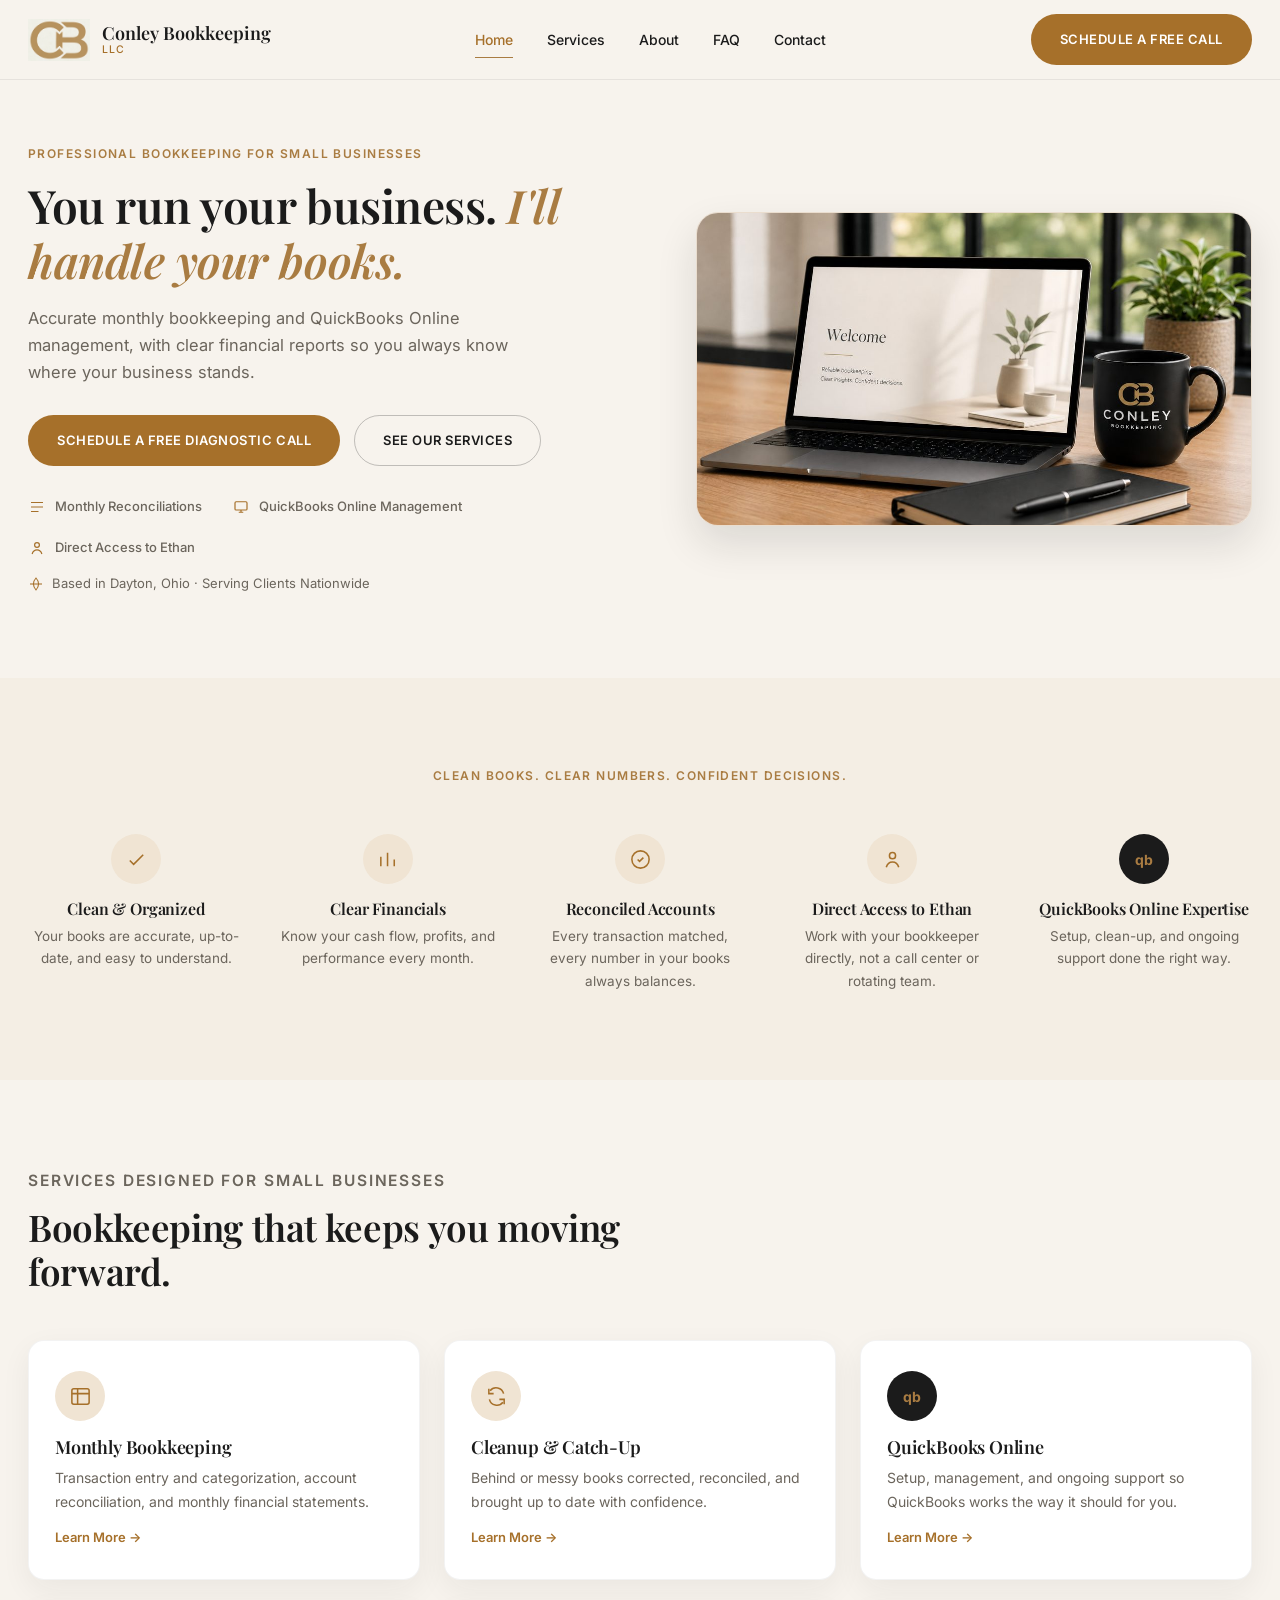
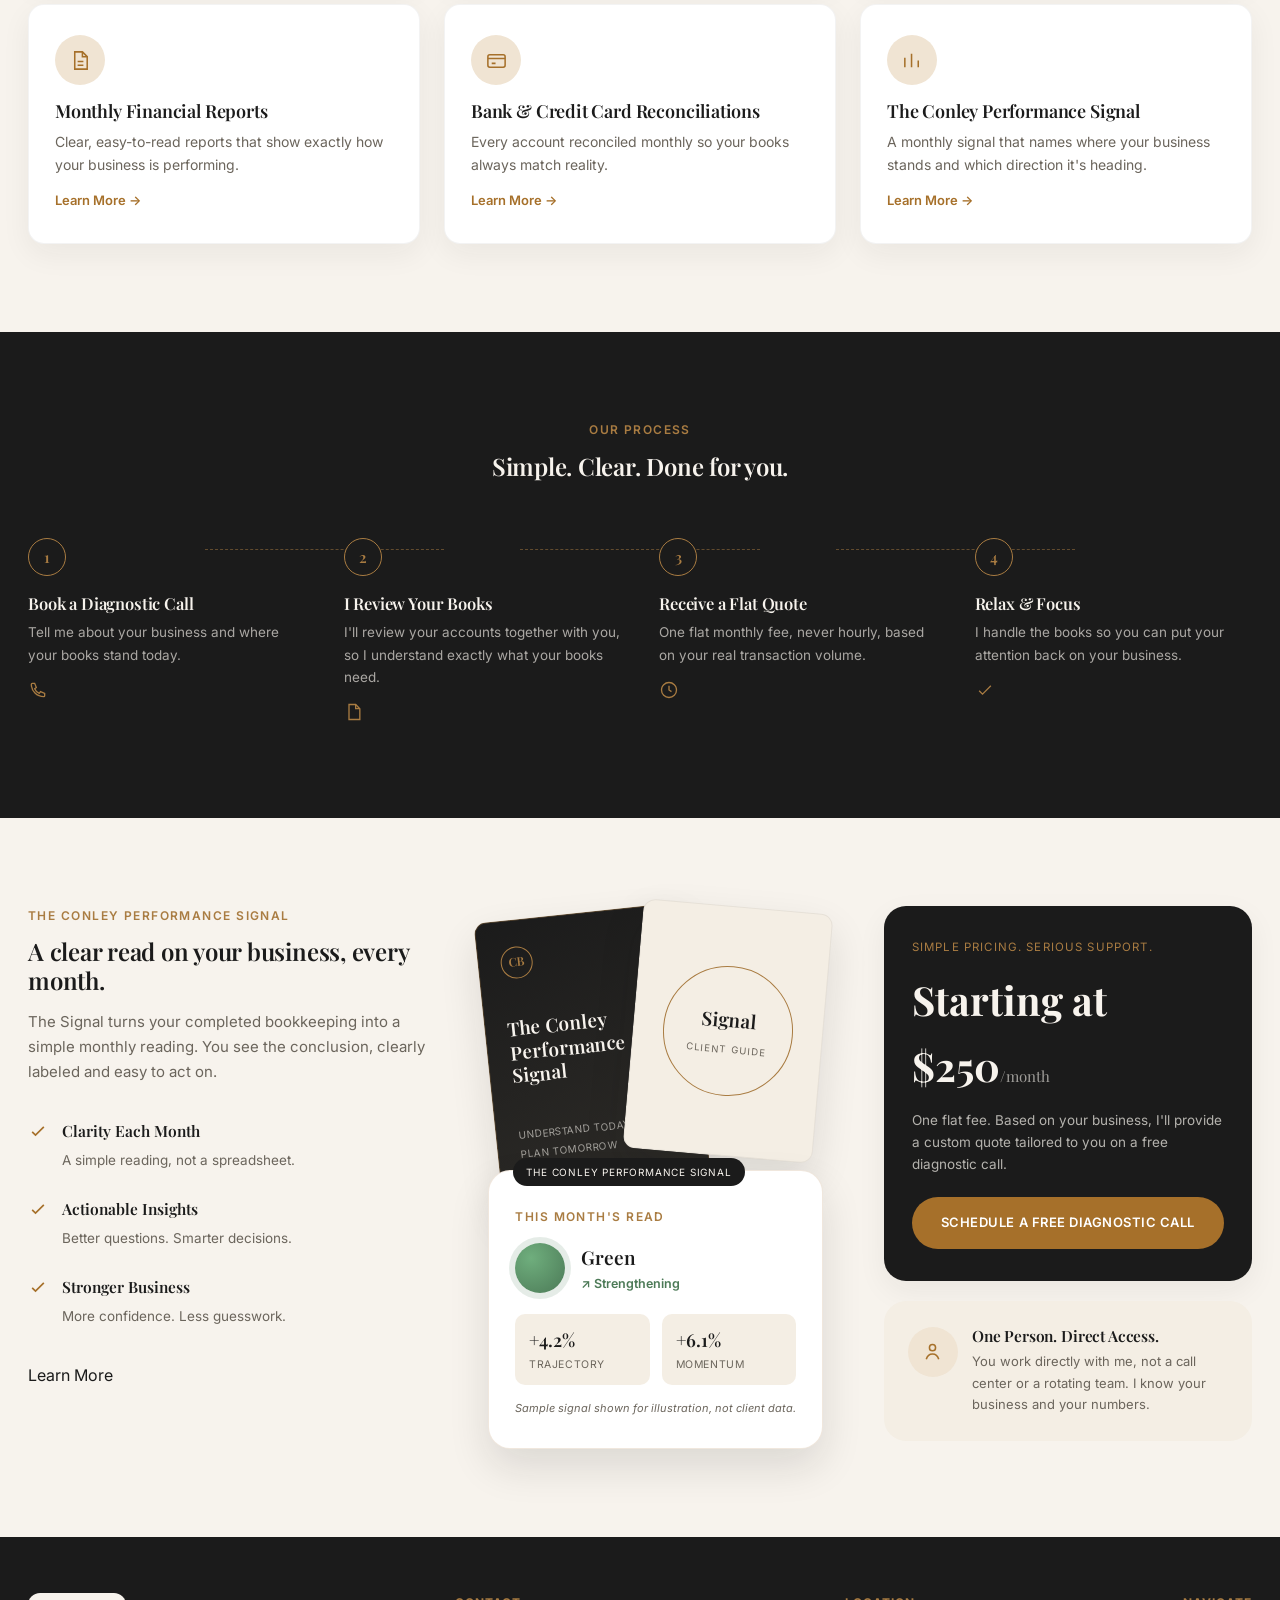
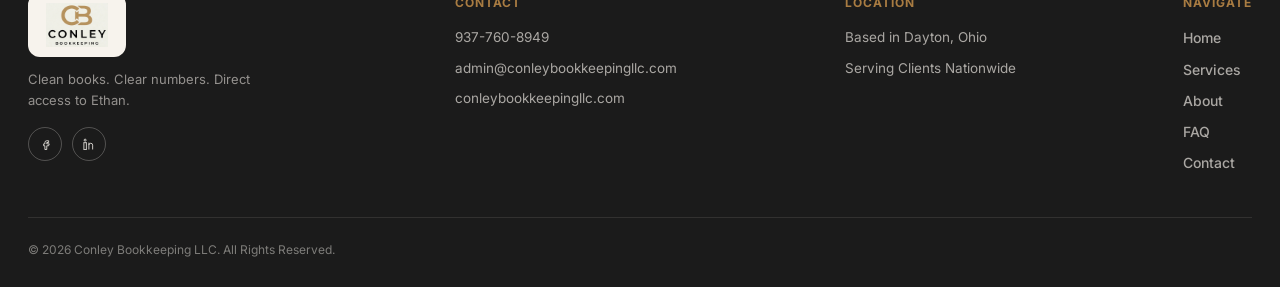
==== index.html @ 3a73795d "Full site redesign matching new mockups Complete visual redesign across all 5 pages per the new desi" ====
<!DOCTYPE html>
<html lang="en">
<head>
<meta charset="UTF-8">
<meta name="viewport" content="width=device-width, initial-scale=1.0">
<title>Conley Bookkeeping LLC — Clean Books for Small Businesses | Dayton, Ohio</title>
<meta name="description" content="Conley Bookkeeping LLC provides clean, reliable bookkeeping for small businesses with direct access to your bookkeeper. Based in Dayton, Ohio, serving clients nationwide.">
<meta name="author" content="Conley Bookkeeping LLC">
<meta property="og:title" content="Conley Bookkeeping LLC — Clean Books. Clear Numbers.">
<meta property="og:description" content="Clean, reliable bookkeeping for small businesses. Based in Dayton, Ohio, serving clients nationwide.">
<meta property="og:type" content="website">
<meta name="theme-color" content="#A6702A">
<link rel="icon" type="image/png" href="[data-uri]">
<link rel="preconnect" href="https://fonts.googleapis.com">
<link rel="preconnect" href="https://fonts.gstatic.com" crossorigin>
<link href="https://fonts.googleapis.com/css2?family=Playfair+Display:ital,wght@0,500;0,600;0,700;1,500;1,600&family=Inter:wght@300;400;500;600;700&display=swap" rel="stylesheet">
<style>
  :root{
    --gold:#A97C42;
    --gold-deep:#A6702A;
    --gold-tint:#F0E4D3;
    --cream:#F7F3ED;
    --cream-alt:#F4EEE4;
    --ink:#1B1B1B;
    --white:#FFFFFF;
    --green:#4C7A57;
    --red:#B4553E;
    --muted:#6B655C;
    --radius:16px;
    --radius-lg:22px;
    --shadow:0 10px 30px rgba(27,27,27,0.06);
    --shadow-lift:0 18px 40px rgba(27,27,27,0.12);
  }
  *{box-sizing:border-box; margin:0; padding:0;}
  html{scroll-behavior:smooth;}
  body{
    font-family:'Inter', -apple-system, sans-serif;
    color:var(--ink);
    background:var(--cream);
    line-height:1.65;
    -webkit-font-smoothing:antialiased;
  }
  h1,h2,h3,h4{
    font-family:'Playfair Display', Georgia, serif;
    font-weight:600;
    line-height:1.18;
    letter-spacing:-0.01em;
  }
  a{color:inherit; text-decoration:none;}
  img{max-width:100%; display:block;}
  .container{max-width:1800px; margin:0 auto; padding:0 28px;}
  .eyebrow{
    font-size:12px; font-weight:600; letter-spacing:0.12em; text-transform:uppercase;
    color:var(--gold);
  }
  .accent{color:var(--gold); font-style:italic; font-family:'Playfair Display',serif;}
  :focus-visible{outline:2px solid var(--gold-deep); outline-offset:3px;}

  /* NAV */
  header.nav{
    position:sticky; top:0; z-index:50;
    background:rgba(247,243,237,0.94);
    backdrop-filter:blur(8px);
    border-bottom:1px solid rgba(27,27,27,0.08);
  }
  .nav-inner{
    display:flex; align-items:center; justify-content:space-between;
    padding:14px 28px; max-width:1800px; margin:0 auto;
  }
  .logo-mark{display:flex; align-items:center; gap:12px;}
  .logo-mark img{height:42px; width:auto;}
  .logo-mark .brand-name{font-family:'Playfair Display',serif; font-weight:600; font-size:18px; color:var(--ink); line-height:1.15; white-space:nowrap;}
  .logo-mark .brand-name span{display:block; font-family:'Inter',sans-serif; font-weight:500; font-size:10.5px; letter-spacing:0.1em; text-transform:uppercase; color:var(--gold-deep);}
  @media(max-width:480px){.logo-mark .brand-name{font-size:15px;} .logo-mark .brand-name span{font-size:9px;}}
  .nav-links{display:none;}
  @media(min-width:1000px){.nav-links{display:flex;}}
  .nav-links{gap:34px; align-items:center;}
  .nav-link{
    font-size:14px; font-weight:500; color:var(--ink);
    position:relative; padding:4px 0; cursor:pointer;
    transition:color .2s ease;
  }
  .nav-link::after{
    content:""; position:absolute; left:0; bottom:-3px; height:1.5px; width:0%;
    background:var(--gold); transition:width .25s ease;
  }
  .nav-link:hover, .nav-link.active{color:var(--gold-deep);}
  .nav-link:hover::after, .nav-link.active::after{width:100%;}
  .btn{
    display:inline-flex; align-items:center; justify-content:center; gap:8px;
    font-family:'Inter',sans-serif; font-size:13px; font-weight:600;
    letter-spacing:0.04em; text-transform:uppercase;
    padding:14px 28px; border-radius:999px; cursor:pointer;
    border:1.5px solid transparent; transition:transform .2s ease, box-shadow .2s ease, background .2s ease;
    white-space:nowrap;
  }
  .btn-gold{background:var(--gold-deep); color:var(--white);}
  .btn-gold:hover{background:#8f5c22; transform:translateY(-2px); box-shadow:var(--shadow-lift);}
  .btn-outline{background:transparent; color:var(--ink); border-color:rgba(27,27,27,0.25);}
  .btn-outline:hover{border-color:var(--ink); transform:translateY(-2px);}
  .btn-outline-light{background:transparent; color:var(--white); border-color:rgba(255,255,255,0.5);}
  .btn-outline-light:hover{border-color:var(--white); transform:translateY(-2px);}
  .btn-dark{background:var(--ink); color:var(--cream);}
  .btn-dark:hover{background:#000; transform:translateY(-2px); box-shadow:var(--shadow-lift);}
  .nav-cta{display:none;}
  @media(min-width:1000px){.nav-cta{display:inline-flex;}}
  .mobile-toggle{display:block; background:none; border:none; font-size:22px; cursor:pointer; color:var(--ink);}
  @media(min-width:1000px){.mobile-toggle{display:none;}}
  .nav-links.mobile-open{
    display:flex; position:absolute; top:100%; left:0; right:0;
    flex-direction:column; background:var(--cream); padding:20px 28px 26px;
    border-bottom:1px solid rgba(27,27,27,0.08); gap:18px;
  }

  /* PAGES */
  .page{display:none;}
  .page.active{display:block; animation:fadeIn .5s ease;}
  @keyframes fadeIn{from{opacity:0; transform:translateY(8px);} to{opacity:1; transform:translateY(0);}}

  section{padding:88px 0;}
  .section-cream{background:var(--cream);}
  .section-alt{background:var(--cream-alt);}
  .section-white{background:var(--white);}
  .section-dark{background:var(--ink); color:var(--cream);}
  .section-dark .eyebrow{color:var(--gold);}

  .reveal{opacity:0; transform:translateY(22px); transition:opacity .7s ease, transform .7s ease;}
  .reveal.in-view{opacity:1; transform:translateY(0);}
  @media (prefers-reduced-motion:reduce){
    .reveal{opacity:1; transform:none; transition:none;}
    *{scroll-behavior:auto !important;}
  }

  /* HERO (shared pattern across pages) */
  .hero{padding:64px 0 84px;}
  .hero-grid{display:grid; grid-template-columns:1fr; gap:56px; align-items:center;}
  @media(min-width:920px){.hero-grid{grid-template-columns:1.1fr 1fr;}}
  .hero h1{font-size:clamp(2rem, 3.6vw, 3.1rem); margin:14px 0 18px;}
  .hero p.lead{font-size:16.5px; color:var(--muted); max-width:520px; margin-bottom:28px;}
  .hero-ctas{display:flex; flex-wrap:wrap; gap:14px; margin-bottom:30px;}
  .badge-row{display:flex; flex-wrap:wrap; gap:20px 30px; margin-bottom:14px;}
  .badge-item{display:flex; align-items:center; gap:9px; font-size:13px; color:var(--muted); font-weight:500;}
  .badge-item svg{width:18px; height:18px; color:var(--gold-deep); flex-shrink:0;}
  .hero-location{font-size:13px; color:var(--muted); display:flex; align-items:center; gap:8px;}
  .hero-location svg{width:16px; height:16px; color:var(--gold-deep);}
  .hero-image{border-radius:var(--radius-lg); overflow:hidden; box-shadow:var(--shadow-lift); border:1px solid rgba(169,124,66,0.18);}
  .hero-image img{width:100%; height:auto; display:block;}

  /* Icon circle */
  .icon-circle{
    width:50px; height:50px; border-radius:50%; background:var(--gold-tint);
    display:flex; align-items:center; justify-content:center; margin-bottom:16px; flex-shrink:0;
  }
  .icon-circle svg{width:23px; height:23px; color:var(--gold-deep); stroke-width:1.6;}
  .icon-circle.dark{background:rgba(169,124,66,0.16);}
  .qb-badge{
    width:50px; height:50px; border-radius:50%; background:var(--ink);
    display:flex; align-items:center; justify-content:center; margin-bottom:16px; flex-shrink:0;
    font-family:'Inter',sans-serif; font-weight:700; font-size:14px; color:var(--gold); letter-spacing:0.02em;
  }

  /* Feature band (icon columns, centered) */
  .feature-band-head{text-align:center; max-width:700px; margin:0 auto 48px;}
  .feature-cols{display:grid; grid-template-columns:1fr; gap:36px;}
  @media(min-width:700px){.feature-cols{grid-template-columns:repeat(2,1fr);}}
  @media(min-width:1100px){.feature-cols{grid-template-columns:repeat(5,1fr);}}
  .feature-col{text-align:center; display:flex; flex-direction:column; align-items:center;}
  .feature-col h3{font-size:16px; margin-bottom:6px;}
  .feature-col p{font-size:13.5px; color:var(--muted);}

  /* Section head (left aligned) */
  .section-head{max-width:660px; margin-bottom:48px;}
  .section-head.centered{margin-left:auto; margin-right:auto; text-align:center;}
  .section-head h2{font-size:clamp(1.7rem,3vw,2.3rem); margin:12px 0 14px;}
  .section-head p{color:var(--muted); font-size:15.5px;}
  .section-dark .section-head p{color:rgba(247,243,237,0.72);}

  /* Card grids */
  .card-grid{display:grid; grid-template-columns:1fr; gap:24px;}
  @media(min-width:700px){.card-grid.cols-2{grid-template-columns:1fr 1fr;}}
  @media(min-width:920px){.card-grid.cols-3{grid-template-columns:repeat(3,1fr);} .card-grid.cols-4{grid-template-columns:repeat(4,1fr);}}
  @media(min-width:1300px){.card-grid.cols-5{grid-template-columns:repeat(5,1fr);}}
  @media(min-width:920px) and (max-width:1299px){.card-grid.cols-5{grid-template-columns:repeat(3,1fr);}}
  .card{
    background:var(--white); border-radius:var(--radius); padding:30px 26px;
    box-shadow:var(--shadow); transition:transform .25s ease, box-shadow .25s ease;
    border:1px solid rgba(27,27,27,0.05);
  }
  .card:hover{transform:translateY(-6px); box-shadow:var(--shadow-lift);}
  .card h3{font-size:18px; margin-bottom:8px;}
  .card p{font-size:14px; color:var(--muted);}
  .card .learn{display:inline-block; margin-top:14px; font-size:13px; font-weight:600; color:var(--gold-deep);}
  .card .learn::after{content:" →"; transition:margin .2s ease;}
  .card:hover .learn::after{margin-left:4px;}

  /* Process band */
  .process-grid{display:grid; grid-template-columns:1fr; gap:38px; margin-top:50px;}
  @media(min-width:860px){.process-grid{grid-template-columns:repeat(4,1fr);}}
  .process-step{position:relative; padding-top:8px;}
  .process-num{
    width:38px; height:38px; border-radius:50%; border:1.5px solid var(--gold);
    display:flex; align-items:center; justify-content:center; font-family:'Playfair Display',serif; font-weight:600;
    font-size:15px; color:var(--gold); margin-bottom:18px; background:var(--ink); position:relative; z-index:1;
  }
  .process-grid::before{content:none;}
  .process-connector{display:none;}
  @media(min-width:860px){
    .process-step:not(:last-child)::after{
      content:""; position:absolute; top:19px; left:calc(50% + 38px); width:calc(100% - 38px);
      border-top:1.5px dashed rgba(169,124,66,0.5);
    }
  }
  .process-step h4{font-size:16.5px; margin-bottom:8px; color:var(--cream);}
  .process-step p{font-size:13.5px; color:rgba(247,243,237,0.65); margin-bottom:14px;}
  .process-step .proc-icon{width:20px; height:20px; color:var(--gold);}
</style>
</head>
<style>
  /* Performance Signal block */
  .signal-block-grid{display:grid; grid-template-columns:1fr; gap:48px; align-items:start;}
  @media(min-width:1000px){.signal-block-grid{grid-template-columns:1fr 0.9fr 0.75fr;}}
  .signal-checklist{list-style:none; margin-top:22px;}
  .signal-checklist li{display:flex; gap:14px; padding:12px 0; align-items:flex-start;}
  .signal-checklist li svg{width:20px; height:20px; color:var(--gold-deep); flex-shrink:0; margin-top:3px;}
  .signal-checklist li strong{display:block; font-family:'Playfair Display',serif; font-size:15.5px; font-weight:600; margin-bottom:2px;}
  .signal-checklist li span{font-size:13.5px; color:var(--muted);}

  .signal-visual-col{max-width:380px; margin:0 auto;}
  .signal-visual-stack{position:relative; height:300px;}
  .book-cover{
    position:absolute; top:6px; left:0; width:210px; height:290px; border-radius:12px;
    background:linear-gradient(160deg, var(--ink), #2E2C28);
    box-shadow:var(--shadow-lift); color:var(--cream); z-index:1;
    padding:26px 22px; display:flex; flex-direction:column; justify-content:space-between;
    transform:rotate(-6deg);
    border:1px solid rgba(169,124,66,0.35);
  }
  .book-mark{
    width:32px; height:32px; border-radius:50%; border:1px solid var(--gold);
    display:flex; align-items:center; justify-content:center; font-family:'Playfair Display',serif; font-weight:600; font-size:12px; color:var(--gold);
  }
  .book-title{font-family:'Playfair Display',serif; font-size:19px; font-weight:600; line-height:1.25;}
  .book-tagline{font-size:10px; letter-spacing:0.05em; text-transform:uppercase; color:rgba(247,243,237,0.6); line-height:1.9;}
  .book-badge{
    position:absolute; top:0; right:0; width:190px; height:250px; border-radius:12px;
    background:var(--cream-alt); box-shadow:var(--shadow-lift); z-index:2;
    transform:rotate(5deg);
    display:flex; align-items:center; justify-content:center;
    border:1px solid rgba(27,27,27,0.06);
  }
  .badge-ring{
    width:130px; height:130px; border-radius:50%; border:1.5px solid var(--gold);
    display:flex; flex-direction:column; align-items:center; justify-content:center; text-align:center;
  }
  .badge-word{font-family:'Playfair Display',serif; font-size:19px; font-weight:600; color:var(--ink);}
  .badge-sub{font-size:9.5px; letter-spacing:0.12em; text-transform:uppercase; color:var(--muted); margin-top:6px;}

  .signal-card{
    background:var(--white); border-radius:var(--radius-lg); padding:30px 26px;
    box-shadow:var(--shadow-lift); border:1px solid rgba(169,124,66,0.18);
    position:relative; z-index:3; max-width:340px; width:100%; margin:-36px auto 0;
  }
  .signal-card .tag{
    position:absolute; top:-13px; left:24px; background:var(--ink); color:var(--cream);
    font-size:10px; letter-spacing:0.08em; text-transform:uppercase; padding:6px 13px; border-radius:999px;
  }
  .signal-light-row{display:flex; align-items:center; gap:16px; margin:16px 0 20px;}
  .signal-dot{
    width:50px; height:50px; border-radius:50%;
    background:radial-gradient(circle at 32% 30%, #6fae7d, var(--green));
    box-shadow:0 0 0 6px rgba(76,122,87,0.14);
    flex-shrink:0;
  }
  .signal-status .name{font-family:'Playfair Display',serif; font-size:19px; font-weight:600;}
  .signal-status .dir{font-size:12.5px; color:var(--green); font-weight:600;}
  .signal-metrics{display:grid; grid-template-columns:1fr 1fr; gap:12px; margin-bottom:14px;}
  .signal-metric{background:var(--cream-alt); border-radius:10px; padding:12px 14px;}
  .signal-metric .val{font-family:'Playfair Display',serif; font-size:18px; font-weight:600; color:var(--ink);}
  .signal-metric .lbl{font-size:10.5px; color:var(--muted); text-transform:uppercase; letter-spacing:0.05em;}
  .signal-card .sample-note{font-size:11px; font-style:italic; color:var(--muted);}

  .pricing-panel{background:var(--ink); color:var(--cream); border-radius:var(--radius-lg); padding:32px 28px; box-shadow:var(--shadow);}
  .pricing-panel .tag-line{font-size:11.5px; letter-spacing:0.1em; text-transform:uppercase; color:var(--gold); margin-bottom:10px;}
  .pricing-panel .amount{font-family:'Playfair Display',serif; font-size:40px; font-weight:700; margin:4px 0 10px;}
  .pricing-panel .amount span{font-size:15px; font-weight:400; color:rgba(247,243,237,0.6);}
  .pricing-panel p{font-size:13.5px; color:rgba(247,243,237,0.7); margin-bottom:22px;}
  .side-panel{background:var(--cream-alt); border-radius:var(--radius-lg); padding:26px 24px; margin-top:20px; display:flex; gap:14px; align-items:flex-start;}
  .side-panel h4{font-size:15.5px; margin-bottom:6px;}
  .side-panel p{font-size:13px; color:var(--muted);}

  /* Included/Not included panel */
  .split-panel{background:var(--ink); color:var(--cream); border-radius:var(--radius-lg); padding:8px; box-shadow:var(--shadow);}
  .split-grid{display:grid; grid-template-columns:1fr; }
  @media(min-width:760px){.split-grid{grid-template-columns:1fr 1fr;}}
  .split-col{padding:32px 30px;}
  .split-col h4{font-size:12px; letter-spacing:0.1em; text-transform:uppercase; color:var(--gold); margin-bottom:18px;}
  .split-list{list-style:none;}
  .split-list li{display:flex; gap:12px; align-items:center; padding:11px 0; font-size:14px; border-bottom:1px solid rgba(247,243,237,0.08);}
  .split-list li svg{width:16px; height:16px; flex-shrink:0;}
  .split-list.yes li svg{color:#7CB893;}
  .split-list.no li svg{color:#C97A63;}

  /* Scenario cards */
  .scenario-card{background:var(--white); border-radius:var(--radius); padding:28px 24px; border:1px solid rgba(27,27,27,0.06); box-shadow:var(--shadow);}
  .scenario-card h3{font-size:16.5px; margin-bottom:8px;}
  .scenario-card p{font-size:13.5px; color:var(--muted); margin-bottom:14px;}
  .scenario-card .learn{font-size:13px; font-weight:600; color:var(--gold-deep);}

  /* CTA banner */
  .cta-banner{
    background:var(--cream-alt); border-radius:var(--radius-lg); padding:32px 34px;
    display:flex; flex-wrap:wrap; align-items:center; justify-content:space-between; gap:22px;
  }
  .cta-banner h4{font-size:19px; margin-bottom:4px; font-family:'Playfair Display',serif;}
  .cta-banner p{font-size:13.5px; color:var(--muted);}
  .cta-banner.gold{background:var(--gold-deep); color:var(--white);}
  .cta-banner.gold h4{color:var(--white);}
  .cta-banner.gold p{color:rgba(255,255,255,0.85);}
  .cta-banner.gold .icon-badge{width:52px; height:52px; border-radius:50%; background:rgba(255,255,255,0.15); display:flex; align-items:center; justify-content:center; flex-shrink:0;}
  .cta-banner.gold .icon-badge svg{width:24px; height:24px; color:var(--white);}

  /* FAQ */
  .faq-category-grid{display:grid; grid-template-columns:1fr; gap:26px; margin-top:44px;}
  @media(min-width:960px){.faq-category-grid{grid-template-columns:1fr 1fr;}}
  .faq-category{background:var(--white); border-radius:var(--radius-lg); padding:30px 28px; border:1px solid rgba(27,27,27,0.06); box-shadow:var(--shadow);}
  .faq-cat-head{display:flex; gap:16px; align-items:flex-start; margin-bottom:10px;}
  .faq-cat-head .icon-circle{margin-bottom:0;}
  .faq-cat-head h3{font-size:17px; margin-bottom:4px;}
  .faq-cat-head p{font-size:13px; color:var(--muted);}
  .faq-item{border-bottom:1px solid rgba(27,27,27,0.08);}
  .faq-item:last-child{border-bottom:none;}
  .faq-q{
    width:100%; text-align:left; background:none; border:none; cursor:pointer;
    padding:16px 2px; display:flex; justify-content:space-between; align-items:center; gap:12px;
    font-family:'Inter',sans-serif; font-size:14.5px; font-weight:600; color:var(--ink);
  }
  .faq-q .plus{font-size:19px; color:var(--gold-deep); transition:transform .3s ease; font-family:'Inter',sans-serif; font-weight:300; flex-shrink:0;}
  .faq-item.open .plus{transform:rotate(45deg);}
  .faq-a{max-height:0; overflow:hidden; transition:max-height .35s ease;}
  .faq-a p{padding:0 2px 18px; font-size:13.5px; color:var(--muted); line-height:1.65;}
  .faq-a p.pending{font-style:italic; color:#A88; }

  .before-book-strip{background:var(--cream-alt); border-radius:var(--radius-lg); padding:34px 30px; margin-top:20px;}
  .before-book-strip h3{text-align:center; font-size:clamp(1.3rem,2.4vw,1.7rem); margin-bottom:26px;}
  .bb-grid{display:grid; grid-template-columns:1fr 1fr; gap:24px; text-align:center;}
  @media(min-width:760px){.bb-grid{grid-template-columns:repeat(3,1fr);}}
  @media(min-width:1100px){.bb-grid{grid-template-columns:repeat(6,1fr);}}
  .bb-item svg{width:26px; height:26px; color:var(--gold-deep); margin:0 auto 10px;}
  .bb-item h5{font-size:13px; margin-bottom:4px;}
  .bb-item p{font-size:11.5px; color:var(--muted);}

  /* Contact page */
  .contact-info-grid{display:grid; grid-template-columns:1fr; gap:24px;}
  @media(min-width:820px){.contact-info-grid{grid-template-columns:1fr 1fr;}}
  .contact-card{background:var(--white); border-radius:var(--radius-lg); padding:32px 30px; box-shadow:var(--shadow); border:1px solid rgba(27,27,27,0.05);}
  .contact-card h3{font-size:19px; margin-bottom:18px;}
  .contact-row{display:flex; align-items:flex-start; gap:16px; padding:14px 0; border-bottom:1px solid rgba(27,27,27,0.07);}
  .contact-row:last-child{border-bottom:none;}
  .contact-row svg{width:19px; height:19px; color:var(--gold-deep); flex-shrink:0; margin-top:2px;}
  .contact-row .label{font-size:11px; text-transform:uppercase; letter-spacing:0.06em; color:var(--muted);}
  .contact-row .val{font-size:14.5px; font-weight:600; margin-top:2px;}
  .book-call-card{background:var(--ink); color:var(--cream); border-radius:var(--radius-lg); padding:32px 30px; box-shadow:var(--shadow); display:flex; flex-direction:column; justify-content:center; height:100%;}
  .book-call-card h3{color:var(--cream); font-size:24px; margin:10px 0 12px; font-family:'Playfair Display',serif;}
  .book-call-card p{color:rgba(247,243,237,0.7); font-size:14px; margin-bottom:22px;}

  .reassure-banner{background:var(--cream-alt); border-radius:var(--radius-lg); padding:26px 30px; display:flex; align-items:center; gap:18px; margin:44px 0;}
  .reassure-banner .icon-badge{width:52px; height:52px; border-radius:50%; border:1.5px solid var(--gold); display:flex; align-items:center; justify-content:center; flex-shrink:0;}
  .reassure-banner .icon-badge svg{width:22px; height:22px; color:var(--gold-deep);}
  .reassure-banner h4{font-size:16.5px; margin-bottom:4px; font-family:'Playfair Display',serif;}
  .reassure-banner p{font-size:13.5px; color:var(--muted);}

  .contact-main-grid{display:grid; grid-template-columns:1fr; gap:24px;}
  @media(min-width:960px){.contact-main-grid{grid-template-columns:1fr 1fr;}}
  .form-card, .booking-card{background:var(--white); border-radius:var(--radius-lg); padding:32px 30px; box-shadow:var(--shadow); border:1px solid rgba(27,27,27,0.05);}
  .form-card h3, .booking-card h3{font-size:19px; margin-bottom:6px;}
  .form-card > p, .booking-card > p{font-size:13.5px; color:var(--muted); margin-bottom:22px;}
  .form-row{display:grid; grid-template-columns:1fr; gap:16px; margin-bottom:16px;}
  @media(min-width:520px){.form-row.two{grid-template-columns:1fr 1fr;}}
  .field label{display:block; font-size:12.5px; font-weight:600; margin-bottom:7px; color:var(--ink);}
  .field input, .field select, .field textarea{
    width:100%; padding:12px 14px; border-radius:10px; border:1.5px solid rgba(27,27,27,0.14);
    font-family:'Inter',sans-serif; font-size:14px; background:var(--cream); color:var(--ink);
  }
  .field input:focus, .field select:focus, .field textarea:focus{outline:none; border-color:var(--gold-deep);}
  .field textarea{resize:vertical; min-height:100px;}
  .form-note{display:flex; align-items:center; gap:8px; font-size:12px; color:var(--muted); margin-top:14px;}
  .form-note svg{width:14px; height:14px; color:var(--gold-deep);}
  .calendly-inline-widget{min-width:280px; height:640px; border-radius:12px; overflow:hidden;}

  /* Footer */
  footer{background:var(--ink); color:rgba(247,243,237,0.72); padding:56px 0 28px;}
  .footer-top{display:flex; flex-wrap:wrap; justify-content:space-between; gap:34px; padding-bottom:34px; border-bottom:1px solid rgba(247,243,237,0.1);}
  .footer-logo{display:inline-flex; align-items:center; gap:10px; margin-bottom:12px; background:var(--cream); border-radius:12px; padding:10px 18px;}
  .footer-logo img{height:44px; width:auto; display:block;}
  .footer-social{display:flex; gap:10px; margin-top:16px;}
  .footer-social a{width:34px; height:34px; border-radius:50%; border:1px solid rgba(247,243,237,0.25); display:flex; align-items:center; justify-content:center; transition:border-color .2s ease, background .2s ease;}
  .footer-social a:hover{border-color:var(--gold); background:rgba(169,124,66,0.15);}
  .footer-social svg{width:15px; height:15px; color:rgba(247,243,237,0.8);}
  .footer-col h5{font-size:12px; letter-spacing:0.08em; text-transform:uppercase; color:var(--gold); margin-bottom:14px;}
  .footer-col div{font-size:13.5px; margin-bottom:8px; color:rgba(247,243,237,0.65);}
  .footer-bottom{display:flex; flex-wrap:wrap; justify-content:space-between; gap:10px; padding-top:22px; font-size:12px; color:rgba(247,243,237,0.45);}
</style>
<style>
  .bg-list{list-style:none; margin-top:24px;}
  .bg-list li{display:flex; align-items:center; gap:12px; padding:11px 0; font-size:14.5px; border-bottom:1px solid rgba(27,27,27,0.08);}
  .bg-list li svg{width:17px; height:17px; color:var(--gold-deep); flex-shrink:0;}
</style>
<body>

<header class="nav">
  <div class="nav-inner">
    <div class="logo-mark">
      <img src="[data-uri]" alt="Conley Bookkeeping LLC logo">
      <span class="brand-name">Conley Bookkeeping<span>LLC</span></span>
    </div>
    <button class="mobile-toggle" id="mobileToggle" aria-label="Toggle menu">☰</button>
    <nav class="nav-links" id="navLinks">
      <a class="nav-link active" data-page="home">Home</a>
      <a class="nav-link" data-page="services">Services</a>
      <a class="nav-link" data-page="about">About</a>
      <a class="nav-link" data-page="faq">FAQ</a>
      <a class="nav-link" data-page="contact">Contact</a>
    </nav>
    <a class="btn btn-gold nav-cta" href="https://calendly.com/admin-conleybookkeepingllc/discovery-call" target="_blank" rel="noopener" role="button">Schedule a Free Call</a>
  </div>
</header>

<!-- ================= HOME ================= -->
<div class="page active" id="home">

  <section class="hero section-cream">
    <div class="container hero-grid">
      <div class="reveal in-view">
        <p class="eyebrow">Professional Bookkeeping for Small Businesses</p>
        <h1>You run your business. <span class="accent">I'll handle your books.</span></h1>
        <p class="lead">Accurate monthly bookkeeping and QuickBooks Online management, with clear financial reports so you always know where your business stands.</p>
        <div class="hero-ctas">
          <a class="btn btn-gold" href="https://calendly.com/admin-conleybookkeepingllc/discovery-call" target="_blank" rel="noopener" role="button">Schedule a Free Diagnostic Call</a>
          <a class="btn btn-outline" data-page="services" role="button">See Our Services</a>
        </div>
        <div class="badge-row">
          <div class="badge-item"><svg viewBox="0 0 24 24" fill="none" stroke="currentColor" stroke-width="1.6"><path d="M4 6h16M4 12h16M4 18h10"/></svg>Monthly Reconciliations</div>
          <div class="badge-item"><svg viewBox="0 0 24 24" fill="none" stroke="currentColor" stroke-width="1.6"><rect x="4" y="5" width="16" height="11" rx="1.5"/><path d="M9 19h6M12 16v3"/></svg>QuickBooks Online Management</div>
          <div class="badge-item"><svg viewBox="0 0 24 24" fill="none" stroke="currentColor" stroke-width="1.6"><circle cx="12" cy="8" r="3.2"/><path d="M5.5 20c1-3.5 3.8-5.5 6.5-5.5s5.5 2 6.5 5.5"/></svg>Direct Access to Ethan</div>
        </div>
        <div class="hero-location"><svg viewBox="0 0 24 24" fill="none" stroke="currentColor" stroke-width="1.6"><path d="M12 3c2.5 2.6 3.8 5.7 3.8 9s-1.3 6.4-3.8 9c-2.5-2.6-3.8-5.7-3.8-9S9.5 5.6 12 3Z"/><path d="M3 12h18"/></svg>Based in Dayton, Ohio · Serving Clients Nationwide</div>
      </div>
      <div class="reveal in-view">
        <div class="hero-image">
          <img src="[data-uri]" alt="Laptop on a desk showing the Conley Bookkeeping welcome screen, next to a branded Conley Bookkeeping mug" loading="lazy">
        </div>
      </div>
    </div>
  </section>

  <section class="section-alt">
    <div class="container">
      <div class="feature-band-head reveal in-view">
        <p class="eyebrow">Clean Books. Clear Numbers. Confident Decisions.</p>
      </div>
      <div class="feature-cols reveal in-view">
        <div class="feature-col">
          <div class="icon-circle"><svg viewBox="0 0 24 24" fill="none" stroke="currentColor"><path d="M5 13l4 4L19 7"/></svg></div>
          <h3>Clean &amp; Organized</h3>
          <p>Your books are accurate, up-to-date, and easy to understand.</p>
        </div>
        <div class="feature-col">
          <div class="icon-circle"><svg viewBox="0 0 24 24" fill="none" stroke="currentColor"><path d="M4 19V9M11 19V5M18 19v-7"/></svg></div>
          <h3>Clear Financials</h3>
          <p>Know your cash flow, profits, and performance every month.</p>
        </div>
        <div class="icon-circle" style="display:none;"></div>
        <div class="feature-col">
          <div class="icon-circle"><svg viewBox="0 0 24 24" fill="none" stroke="currentColor"><circle cx="12" cy="12" r="9"/><path d="M9 12l2 2 4-4"/></svg></div>
          <h3>Reconciled Accounts</h3>
          <p>Every transaction matched, every number in your books always balances.</p>
        </div>
        <div class="feature-col">
          <div class="icon-circle"><svg viewBox="0 0 24 24" fill="none" stroke="currentColor"><circle cx="12" cy="8" r="3.2"/><path d="M5.5 20c1-3.5 3.8-5.5 6.5-5.5s5.5 2 6.5 5.5"/></svg></div>
          <h3>Direct Access to Ethan</h3>
          <p>Work with your bookkeeper directly, not a call center or rotating team.</p>
        </div>
        <div class="feature-col">
          <div class="qb-badge">qb</div>
          <h3>QuickBooks Online Expertise</h3>
          <p>Setup, clean-up, and ongoing support done the right way.</p>
        </div>
      </div>
    </div>
  </section>

  <section class="section-cream">
    <div class="container">
      <div class="section-head reveal in-view">
        <p class="eyebrow">Services Designed for Small Businesses</p>
        <h2>Bookkeeping that keeps you moving forward.</h2>
      </div>
      <div class="card-grid cols-3 reveal in-view">
        <div class="card">
          <div class="icon-circle"><svg viewBox="0 0 24 24" fill="none" stroke="currentColor"><rect x="3" y="4" width="18" height="16" rx="2"/><path d="M3 9h18M9 4v16"/></svg></div>
          <h3>Monthly Bookkeeping</h3>
          <p>Transaction entry and categorization, account reconciliation, and monthly financial statements.</p>
          <span class="learn" data-page="services">Learn More</span>
        </div>
        <div class="card">
          <div class="icon-circle"><svg viewBox="0 0 24 24" fill="none" stroke="currentColor"><path d="M4 4v5h5M20 20v-5h-5"/><path d="M4.6 15a8 8 0 0 0 14.1 3M19.4 9a8 8 0 0 0-14.1-3"/></svg></div>
          <h3>Cleanup &amp; Catch-Up</h3>
          <p>Behind or messy books corrected, reconciled, and brought up to date with confidence.</p>
          <span class="learn" data-page="services">Learn More</span>
        </div>
        <div class="card">
          <div class="qb-badge">qb</div>
          <h3>QuickBooks Online</h3>
          <p>Setup, management, and ongoing support so QuickBooks works the way it should for you.</p>
          <span class="learn" data-page="services">Learn More</span>
        </div>
        <div class="card">
          <div class="icon-circle"><svg viewBox="0 0 24 24" fill="none" stroke="currentColor"><path d="M14 3v5h5"/><path d="M6 3h8l5 5v13H6z"/><path d="M9 13h6M9 17h6"/></svg></div>
          <h3>Monthly Financial Reports</h3>
          <p>Clear, easy-to-read reports that show exactly how your business is performing.</p>
          <span class="learn" data-page="services">Learn More</span>
        </div>
        <div class="card">
          <div class="icon-circle"><svg viewBox="0 0 24 24" fill="none" stroke="currentColor"><rect x="3" y="6" width="18" height="13" rx="2"/><path d="M3 10h18M7 15h4"/></svg></div>
          <h3>Bank &amp; Credit Card Reconciliations</h3>
          <p>Every account reconciled monthly so your books always match reality.</p>
          <span class="learn" data-page="services">Learn More</span>
        </div>
        <div class="card">
          <div class="icon-circle"><svg viewBox="0 0 24 24" fill="none" stroke="currentColor"><path d="M4 19V9M11 19V5M18 19v-7"/></svg></div>
          <h3>The Conley Performance Signal</h3>
          <p>A monthly signal that names where your business stands and which direction it's heading.</p>
          <span class="learn" data-page="services">Learn More</span>
        </div>
      </div>
    </div>
  </section>

  <section class="section-dark">
    <div class="container">
      <div class="feature-band-head reveal in-view">
        <p class="eyebrow">Our Process</p>
        <h2 style="color:var(--cream); margin:12px 0 0;">Simple. Clear. Done for you.</h2>
      </div>
      <div class="process-grid reveal in-view">
        <div class="process-step">
          <div class="process-num">1</div>
          <h4>Book a Diagnostic Call</h4>
          <p>Tell me about your business and where your books stand today.</p>
          <svg class="proc-icon" viewBox="0 0 24 24" fill="none" stroke="currentColor" stroke-width="1.6"><path d="M4 5c0-.6.4-1 1-1h3l2 5-2 1.5c1 2.5 3 4.5 5.5 5.5L15 14l5 2v3c0 .6-.4 1-1 1C10.6 20 4 13.4 4 5Z"/></svg>
        </div>
        <div class="process-step">
          <div class="process-num">2</div>
          <h4>I Review Your Books</h4>
          <p>I'll review your accounts together with you, so I understand exactly what your books need.</p>
          <svg class="proc-icon" viewBox="0 0 24 24" fill="none" stroke="currentColor" stroke-width="1.6"><path d="M14 3v5h5"/><path d="M6 3h8l5 5v13H6z"/></svg>
        </div>
        <div class="process-step">
          <div class="process-num">3</div>
          <h4>Receive a Flat Quote</h4>
          <p>One flat monthly fee, never hourly, based on your real transaction volume.</p>
          <svg class="proc-icon" viewBox="0 0 24 24" fill="none" stroke="currentColor" stroke-width="1.6"><circle cx="12" cy="12" r="9"/><path d="M12 7v5l3 2"/></svg>
        </div>
        <div class="process-step">
          <div class="process-num">4</div>
          <h4>Relax &amp; Focus</h4>
          <p>I handle the books so you can put your attention back on your business.</p>
          <svg class="proc-icon" viewBox="0 0 24 24" fill="none" stroke="currentColor" stroke-width="1.6"><path d="M5 13l4 4L19 7"/></svg>
        </div>
      </div>
    </div>
  </section>

  <section class="section-cream">
    <div class="container">
      <div class="signal-block-grid reveal in-view">
        <div>
          <p class="eyebrow">The Conley Performance Signal</p>
          <h2 style="margin:12px 0 16px;">A clear read on your business, every month.</h2>
          <p style="color:var(--muted); font-size:15px;">The Signal turns your completed bookkeeping into a simple monthly reading. You see the conclusion, clearly labeled and easy to act on.</p>
          <ul class="signal-checklist">
            <li><svg viewBox="0 0 24 24" fill="none" stroke="currentColor" stroke-width="2"><path d="M5 13l4 4L19 7"/></svg><div><strong>Clarity Each Month</strong><span>A simple reading, not a spreadsheet.</span></div></li>
            <li><svg viewBox="0 0 24 24" fill="none" stroke="currentColor" stroke-width="2"><path d="M5 13l4 4L19 7"/></svg><div><strong>Actionable Insights</strong><span>Better questions. Smarter decisions.</span></div></li>
            <li><svg viewBox="0 0 24 24" fill="none" stroke="currentColor" stroke-width="2"><path d="M5 13l4 4L19 7"/></svg><div><strong>Stronger Business</strong><span>More confidence. Less guesswork.</span></div></li>
          </ul>
          <span class="learn" data-page="services" style="margin-top:22px; display:inline-block;">Learn More</span>
        </div>
        <div class="signal-visual-col">
          <div class="signal-visual-stack">
            <div class="book-cover">
              <div class="book-mark">CB</div>
              <div class="book-title">The Conley<br>Performance<br>Signal</div>
              <div class="book-tagline">Understand Today<br>Plan Tomorrow<br>Build Stronger</div>
            </div>
            <div class="book-badge">
              <div class="badge-ring">
                <span class="badge-word">Signal</span>
                <span class="badge-sub">Client Guide</span>
              </div>
            </div>
          </div>
          <div class="signal-card">
            <span class="tag">The Conley Performance Signal</span>
            <p class="eyebrow" style="margin-top:6px;">This Month's Read</p>
            <div class="signal-light-row">
              <div class="signal-dot"></div>
              <div class="signal-status">
                <div class="name">Green</div>
                <div class="dir">↗ Strengthening</div>
              </div>
            </div>
            <div class="signal-metrics">
              <div class="signal-metric"><div class="val">+4.2%</div><div class="lbl">Trajectory</div></div>
              <div class="signal-metric"><div class="val">+6.1%</div><div class="lbl">Momentum</div></div>
            </div>
            <p class="sample-note">Sample signal shown for illustration, not client data.</p>
          </div>
        </div>
        <div>
          <div class="pricing-panel">
            <p class="tag-line">Simple Pricing. Serious Support.</p>
            <div class="amount">Starting at $250<span>/month</span></div>
            <p>One flat fee. Based on your business, I'll provide a custom quote tailored to you on a free diagnostic call.</p>
            <a class="btn btn-gold" href="https://calendly.com/admin-conleybookkeepingllc/discovery-call" target="_blank" rel="noopener" role="button" style="width:100%;">Schedule a Free Diagnostic Call</a>
          </div>
          <div class="side-panel">
            <div class="icon-circle" style="margin-bottom:0;"><svg viewBox="0 0 24 24" fill="none" stroke="currentColor"><circle cx="12" cy="8" r="3.2"/><path d="M5.5 20c1-3.5 3.8-5.5 6.5-5.5s5.5 2 6.5 5.5"/></svg></div>
            <div>
              <h4>One Person. Direct Access.</h4>
              <p>You work directly with me, not a call center or a rotating team. I know your business and your numbers.</p>
            </div>
          </div>
        </div>
      </div>
    </div>
  </section>

</div>
<!-- ================= SERVICES ================= -->
<div class="page" id="services">

  <section class="hero section-cream" style="padding-bottom:0;">
    <div class="container hero-grid">
      <div class="reveal in-view">
        <p class="eyebrow">Services</p>
        <h1>Services That Keep Your Business on Track</h1>
        <p class="lead">From monthly bookkeeping to QuickBooks management, get the support you need to stay organized and make confident decisions.</p>
        <div class="hero-ctas">
          <a class="btn btn-gold" href="https://calendly.com/admin-conleybookkeepingllc/discovery-call" target="_blank" rel="noopener" role="button">Schedule a Free Diagnostic Call</a>
          <a class="btn btn-outline" data-page="home" role="button">See Our Process</a>
        </div>
        <div class="badge-row">
          <div class="badge-item"><svg viewBox="0 0 24 24" fill="none" stroke="currentColor" stroke-width="1.6"><path d="M5 13l4 4L19 7"/></svg>Clean &amp; Organized</div>
          <div class="badge-item"><svg viewBox="0 0 24 24" fill="none" stroke="currentColor" stroke-width="1.6"><path d="M4 19V9M11 19V5M18 19v-7"/></svg>Clear Financials</div>
          <div class="badge-item"><svg viewBox="0 0 24 24" fill="none" stroke="currentColor" stroke-width="1.6"><circle cx="12" cy="12" r="9"/><path d="M9 12l2 2 4-4"/></svg>Reconciled Accounts</div>
          <div class="badge-item"><svg viewBox="0 0 24 24" fill="none" stroke="currentColor" stroke-width="1.6"><circle cx="12" cy="8" r="3.2"/><path d="M5.5 20c1-3.5 3.8-5.5 6.5-5.5s5.5 2 6.5 5.5"/></svg>Direct Access to Ethan</div>
        </div>
      </div>
      <div class="reveal in-view">
        <div class="hero-image">
          <img src="[data-uri]" alt="Laptop on a desk showing the Conley Bookkeeping welcome screen, next to a branded Conley Bookkeeping mug" loading="lazy">
        </div>
      </div>
    </div>
  </section>

  <section class="section-cream">
    <div class="container">
      <div class="section-head centered reveal in-view">
        <p class="eyebrow">Ongoing Monthly Support</p>
        <h2>Reliable, consistent bookkeeping so you always know where your business stands.</h2>
      </div>
      <div class="card-grid cols-3 reveal in-view">
        <div class="card">
          <div class="icon-circle"><svg viewBox="0 0 24 24" fill="none" stroke="currentColor"><rect x="3" y="4" width="18" height="16" rx="2"/><path d="M3 9h18M9 4v16"/></svg></div>
          <h3>Monthly Bookkeeping</h3>
          <p>Transaction entry and categorization, account reconciliation, and monthly financial statements.</p>
          <span class="learn" style="cursor:default;">Included Every Month</span>
        </div>
        <div class="card">
          <div class="icon-circle"><svg viewBox="0 0 24 24" fill="none" stroke="currentColor"><rect x="3" y="6" width="18" height="13" rx="2"/><path d="M3 10h18M7 15h4"/></svg></div>
          <h3>Bank &amp; Credit Card Reconciliations</h3>
          <p>Every account reconciled every month, so your books always match reality.</p>
          <span class="learn" style="cursor:default;">Included Every Month</span>
        </div>
        <div class="card">
          <div class="icon-circle"><svg viewBox="0 0 24 24" fill="none" stroke="currentColor"><path d="M14 3v5h5"/><path d="M6 3h8l5 5v13H6z"/><path d="M9 13h6M9 17h6"/></svg></div>
          <h3>Monthly Financial Reports</h3>
          <p>Profit and Loss, Balance Sheet, and Cash Flow when applicable, delivered clearly every month.</p>
          <span class="learn" style="cursor:default;">Included Every Month</span>
        </div>
        <div class="card">
          <div class="qb-badge">qb</div>
          <h3>QuickBooks Online Setup &amp; Management</h3>
          <p>Chart of accounts, bank feeds, and vendor and customer records, set up and maintained the right way.</p>
          <span class="learn" style="cursor:default;">Included Every Month</span>
        </div>
        <div class="card">
          <div class="icon-circle"><svg viewBox="0 0 24 24" fill="none" stroke="currentColor"><path d="M4 19V9M11 19V5M18 19v-7"/></svg></div>
          <h3>The Conley Performance Signal</h3>
          <p>A monthly signal that names where your business stands and which direction it's heading.</p>
          <span class="learn" style="cursor:default;">Included Every Month</span>
        </div>
      </div>
    </div>
  </section>

  <section class="section-alt">
    <div class="container">
      <div class="section-head centered reveal in-view">
        <p class="eyebrow">One-Time Projects</p>
        <h2>Targeted help to get your books cleaned up and set up for success.</h2>
      </div>
      <div class="card-grid cols-2 reveal in-view">
        <div class="card">
          <div class="icon-circle"><svg viewBox="0 0 24 24" fill="none" stroke="currentColor"><path d="M4 4v5h5M20 20v-5h-5"/><path d="M4.6 15a8 8 0 0 0 14.1 3M19.4 9a8 8 0 0 0-14.1-3"/></svg></div>
          <h3>Cleanup &amp; Catch-Up</h3>
          <p>Behind or messy books corrected: historical entries, reconciliation fixes, and a completion report showing what changed.</p>
          <span class="learn" data-page="contact">Get a Quote</span>
        </div>
        <div class="card">
          <div class="qb-badge">qb</div>
          <h3>QuickBooks Online Setup</h3>
          <p>New to QuickBooks Online? I'll set everything up the right way so you can start fresh with confidence.</p>
          <span class="learn" data-page="contact">Get a Quote</span>
        </div>
      </div>
    </div>
  </section>

  <section class="section-cream">
    <div class="container">
      <div class="split-panel reveal in-view">
        <div class="split-grid">
          <div class="split-col">
            <h4>What's Included</h4>
            <ul class="split-list yes">
              <li><svg viewBox="0 0 24 24" fill="none" stroke="currentColor" stroke-width="2.2"><path d="M5 13l4 4L19 7"/></svg>Monthly bookkeeping &amp; transaction categorization</li>
              <li><svg viewBox="0 0 24 24" fill="none" stroke="currentColor" stroke-width="2.2"><path d="M5 13l4 4L19 7"/></svg>Bank &amp; credit card reconciliations</li>
              <li><svg viewBox="0 0 24 24" fill="none" stroke="currentColor" stroke-width="2.2"><path d="M5 13l4 4L19 7"/></svg>Monthly financial reports</li>
              <li><svg viewBox="0 0 24 24" fill="none" stroke="currentColor" stroke-width="2.2"><path d="M5 13l4 4L19 7"/></svg>QuickBooks Online management</li>
              <li><svg viewBox="0 0 24 24" fill="none" stroke="currentColor" stroke-width="2.2"><path d="M5 13l4 4L19 7"/></svg>Email support</li>
            </ul>
          </div>
          <div class="split-col">
            <h4>What's Not Included</h4>
            <ul class="split-list no">
              <li><svg viewBox="0 0 24 24" fill="none" stroke="currentColor" stroke-width="2.2"><path d="M6 6l12 12M18 6 6 18"/></svg>Payroll processing</li>
              <li><svg viewBox="0 0 24 24" fill="none" stroke="currentColor" stroke-width="2.2"><path d="M6 6l12 12M18 6 6 18"/></svg>Bill pay</li>
              <li><svg viewBox="0 0 24 24" fill="none" stroke="currentColor" stroke-width="2.2"><path d="M6 6l12 12M18 6 6 18"/></svg>Accounts payable &amp; receivable</li>
              <li><svg viewBox="0 0 24 24" fill="none" stroke="currentColor" stroke-width="2.2"><path d="M6 6l12 12M18 6 6 18"/></svg>Income tax preparation &amp; filing</li>
              <li><svg viewBox="0 0 24 24" fill="none" stroke="currentColor" stroke-width="2.2"><path d="M6 6l12 12M18 6 6 18"/></svg>Fractional CFO services</li>
            </ul>
          </div>
        </div>
      </div>
    </div>
  </section>

  <section class="section-alt">
    <div class="container">
      <div class="section-head centered reveal in-view">
        <p class="eyebrow">Which Service Do I Need?</p>
        <h2>Not sure where to start? Here are a few common scenarios.</h2>
      </div>
      <div class="card-grid cols-3 reveal in-view">
        <div class="scenario-card">
          <div class="icon-circle"><svg viewBox="0 0 24 24" fill="none" stroke="currentColor"><path d="M4 4v5h5M20 20v-5h-5"/><path d="M4.6 15a8 8 0 0 0 14.1 3M19.4 9a8 8 0 0 0-14.1-3"/></svg></div>
          <h3>I need ongoing monthly help</h3>
          <p>You're up to date but need a trusted bookkeeper to keep your books accurate and your financials clear every month.</p>
          <span class="learn" data-page="contact">Start with Monthly Bookkeeping</span>
        </div>
        <div class="scenario-card">
          <div class="icon-circle"><svg viewBox="0 0 24 24" fill="none" stroke="currentColor"><path d="M3 7h5l2-2h8a2 2 0 0 1 2 2v9a2 2 0 0 1-2 2H5a2 2 0 0 1-2-2V7Z"/></svg></div>
          <h3>I'm behind on my books</h3>
          <p>You're behind a month (or more) and need help cleaning up and catching up so you can move forward with confidence.</p>
          <span class="learn" data-page="contact">Start with Cleanup &amp; Catch-Up</span>
        </div>
        <div class="scenario-card">
          <div class="icon-circle"><svg viewBox="0 0 24 24" fill="none" stroke="currentColor"><rect x="4" y="5" width="16" height="11" rx="1.5"/><path d="M9 19h6M12 16v3"/></svg></div>
          <h3>I'm starting fresh in QuickBooks Online</h3>
          <p>You're new or switching systems and want to set up your books the right way from day one.</p>
          <span class="learn" data-page="contact">Start with QBO Setup</span>
        </div>
      </div>
    </div>
  </section>

  <section class="section-cream">
    <div class="container">
      <div class="cta-banner reveal in-view">
        <div>
          <p class="eyebrow">Simple Pricing. Serious Support.</p>
          <h4 style="font-size:26px; margin:8px 0 4px;">Starting at $250<span style="font-size:15px; font-weight:400; color:var(--muted);">/month</span></h4>
          <p>One flat fee. Based on your business, I'll provide a custom quote tailored to you on a free diagnostic call.</p>
        </div>
        <div style="text-align:right;">
          <h4>Ready to get started?</h4>
          <p style="margin-bottom:14px;">Schedule your free 15 minute diagnostic call.</p>
          <a class="btn btn-gold" href="https://calendly.com/admin-conleybookkeepingllc/discovery-call" target="_blank" rel="noopener" role="button">Schedule a Free Diagnostic Call</a>
        </div>
      </div>
    </div>
  </section>

</div>
<!-- ================= ABOUT ================= -->
<div class="page" id="about">
  <section class="section-cream" style="padding-top:64px;">
    <div class="container hero-grid">
      <div class="reveal in-view">
        <div class="hero-image">
          <img src="[data-uri]" alt="Ethan Conley, Founder of Conley Bookkeeping LLC" loading="lazy">
        </div>
      </div>
      <div class="reveal in-view">
        <p class="eyebrow">About Conley Bookkeeping</p>
        <h1 style="margin:12px 0 6px; font-size:clamp(1.9rem,3.2vw,2.6rem);">Hi, I'm Ethan Conley.</h1>
        <p class="accent" style="font-size:19px; display:block; margin-bottom:20px;">Bookkeeper. Business Owner.</p>
        <div style="width:56px; height:2px; background:var(--gold); margin-bottom:20px;"></div>
        <p style="margin-bottom:16px; color:var(--muted);">I built Conley Bookkeeping to give small business owners clean, reliable books — without losing hours inside QuickBooks. I handle the details so you can focus on leading your business with confidence.</p>
        <p style="margin-bottom:26px; color:var(--muted);">I intentionally work with a limited number of clients so every set of books gets the attention it deserves. You'll always have direct access to me — no hand-offs, no runaround.</p>
        <ul class="bg-list">
          <li><svg viewBox="0 0 24 24" fill="none" stroke="currentColor" stroke-width="1.6"><rect x="3" y="4" width="18" height="16" rx="2"/><path d="M3 9h18"/></svg>Professional Accounting Experience, 2.5+ Years</li>
          <li><svg viewBox="0 0 24 24" fill="none" stroke="currentColor" stroke-width="1.6"><path d="M12 3l2.5 5.5L20 9l-4.5 3.7L17 19l-5-3-5 3 1.5-6.3L4 9l5.5-.5L12 3Z"/></svg>MBA, Business Administration</li>
          <li><svg viewBox="0 0 24 24" fill="none" stroke="currentColor" stroke-width="1.6"><path d="M12 4L3 8l9 4 9-4-9-4Z"/><path d="M6 10v5c0 1.5 2.7 3 6 3s6-1.5 6-3v-5"/></svg>Working Toward CPA Licensure</li>
          <li><svg viewBox="0 0 24 24" fill="none" stroke="currentColor" stroke-width="1.6"><circle cx="12" cy="8" r="3.2"/><path d="M5.5 20c1-3.5 3.8-5.5 6.5-5.5s5.5 2 6.5 5.5"/></svg>Solo Practitioner — Direct Client Access</li>
        </ul>
      </div>
    </div>
  </section>

  <section class="section-white">
    <div class="container">
      <div class="section-head centered reveal in-view">
        <p class="eyebrow">How I Work</p>
        <h2>A better bookkeeping experience. <span class="accent" style="display:block;">Built around you.</span></h2>
      </div>
      <div class="card-grid cols-4 reveal in-view">
        <div class="card" style="text-align:center;">
          <div class="icon-circle" style="margin-left:auto; margin-right:auto;"><svg viewBox="0 0 24 24" fill="none" stroke="currentColor"><path d="M8 10h8M8 14h5"/><rect x="3" y="4" width="18" height="16" rx="3"/></svg></div>
          <h3>Direct Communication</h3>
          <p>You'll always work directly with me. Quick answers, clear updates, no middlemen.</p>
        </div>
        <div class="card" style="text-align:center;">
          <div class="icon-circle" style="margin-left:auto; margin-right:auto;"><svg viewBox="0 0 24 24" fill="none" stroke="currentColor"><rect x="4" y="5" width="16" height="16" rx="2"/><path d="M8 3v4M16 3v4M4 10h16"/></svg></div>
          <h3>Reliable Monthly Process</h3>
          <p>Consistent deadlines, organized records, and timely reports you can count on.</p>
        </div>
        <div class="card" style="text-align:center;">
          <div class="icon-circle" style="margin-left:auto; margin-right:auto;"><svg viewBox="0 0 24 24" fill="none" stroke="currentColor"><path d="M4 19V9M11 19V5M18 19v-7"/></svg></div>
          <h3>Clean, Clear Reporting</h3>
          <p>Reports that actually make sense — so you can make confident business decisions.</p>
        </div>
        <div class="card" style="text-align:center;">
          <div class="icon-circle" style="margin-left:auto; margin-right:auto;"><svg viewBox="0 0 24 24" fill="none" stroke="currentColor"><path d="M12 3l2.5 5.5L20 9l-4.5 3.7L17 19l-5-3-5 3 1.5-6.3L4 9l5.5-.5L12 3Z"/></svg></div>
          <h3>Accounting &amp; Analytics Experience</h3>
          <p>With an MBA and hands-on experience, I go beyond data entry to deliver insights.</p>
        </div>
      </div>
    </div>
  </section>

  <section class="section-alt">
    <div class="container">
      <div class="cta-banner reveal in-view" style="background:var(--gold-deep); align-items:stretch;">
        <div style="color:var(--white); flex:1 1 320px;">
          <p class="eyebrow" style="color:rgba(255,255,255,0.85);">Ready for Books You Can Count On?</p>
          <h4 style="font-size:clamp(1.5rem,2.6vw,1.9rem); color:var(--white); margin:10px 0 6px;">Let's make your numbers <span style="font-style:italic; font-family:'Playfair Display',serif;">clear, clean, and working for you.</span></h4>
          <p style="color:rgba(255,255,255,0.85); font-size:14px; max-width:420px;">Schedule a free diagnostic call and let's talk about your business and how I can help.</p>
        </div>
        <div style="background:var(--ink); border-radius:var(--radius); padding:24px 26px; flex:1 1 280px; display:flex; gap:16px; align-items:center;">
          <div class="icon-circle" style="margin-bottom:0; background:rgba(169,124,66,0.25);"><svg viewBox="0 0 24 24" fill="none" stroke="var(--gold)"><rect x="3" y="4" width="18" height="16" rx="2"/><path d="M8 3v4M16 3v4M4 10h16"/></svg></div>
          <div>
            <p style="color:var(--cream); font-size:13.5px; margin-bottom:12px;">No pressure. Just a conversation. You'll walk away with clarity and next steps.</p>
            <a class="btn btn-outline-light" href="https://calendly.com/admin-conleybookkeepingllc/discovery-call" target="_blank" rel="noopener" role="button" style="font-size:11.5px; padding:11px 18px;">Schedule a Free Diagnostic Call</a>
          </div>
        </div>
      </div>
    </div>
  </section>
</div>
<!-- ================= FAQ ================= -->
<div class="page" id="faq">
  <section class="hero section-cream" style="padding-bottom:0;">
    <div class="container hero-grid">
      <div class="reveal in-view">
        <p class="eyebrow">FAQ Page</p>
        <h1>Frequently Asked Questions</h1>
        <p class="lead">Straight answers to the most common questions about our bookkeeping services, process, and how we work with you.</p>
      </div>
      <div class="reveal in-view">
        <div class="hero-image">
          <img src="[data-uri]" alt="Laptop on a desk showing the Conley Bookkeeping welcome screen, next to a branded Conley Bookkeeping mug" loading="lazy">
        </div>
      </div>
    </div>
  </section>

  <section class="section-cream">
    <div class="container">
      <div class="faq-category-grid reveal in-view">

        <div class="faq-category">
          <div class="faq-cat-head">
            <div class="icon-circle"><svg viewBox="0 0 24 24" fill="none" stroke="currentColor" stroke-width="1.6"><path d="M20.6 12.3 12.7 4.4a2 2 0 0 0-2.8 0L4.4 9.9a2 2 0 0 0 0 2.8l7.9 7.9a2 2 0 0 0 2.8 0l5.5-5.5a2 2 0 0 0 0-2.8Z"/><circle cx="9.5" cy="9.5" r="1.3"/></svg></div>
            <div>
              <h3>Pricing &amp; Services</h3>
              <p>Learn about pricing, what's included, and the scope of our services.</p>
            </div>
          </div>
          <div class="faq-item">
            <button class="faq-q">How much does bookkeeping cost?<span class="plus">+</span></button>
            <div class="faq-a"><p>Monthly bookkeeping starts at $250 a month, one flat fee. Based on your business, I'll provide a custom quote tailored to you on a free diagnostic call.</p></div>
          </div>
          <div class="faq-item">
            <button class="faq-q">Can you clean up old books?<span class="plus">+</span></button>
            <div class="faq-a"><p>Yes. Cleanup and Catch-Up is quoted per project after I review your books, and paid in full upfront before work begins.</p></div>
          </div>
          <div class="faq-item">
            <button class="faq-q">Do you offer payroll?<span class="plus">+</span></button>
            <div class="faq-a"><p>No, payroll isn't something I offer. I'm happy to point you to a trusted provider.</p></div>
          </div>
          <div class="faq-item">
            <button class="faq-q">What types of businesses do you work with?<span class="plus">+</span></button>
            <div class="faq-a"><p class="pending">[[Ethan — what industries/business types do you typically work with, or is it open to any small business? Fill in before publishing.]]</p></div>
          </div>
        </div>

        <div class="faq-category">
          <div class="faq-cat-head">
            <div class="qb-badge" style="margin-bottom:0;">qb</div>
            <div>
              <h3>QuickBooks Online</h3>
              <p>Questions about QuickBooks Online and how we use it to help your business.</p>
            </div>
          </div>
          <div class="faq-item">
            <button class="faq-q">Do I need QuickBooks Online?<span class="plus">+</span></button>
            <div class="faq-a"><p>Yes, all monthly bookkeeping is done in QuickBooks Online. If you're on a different platform, I can help you make the switch.</p></div>
          </div>
          <div class="faq-item">
            <button class="faq-q">Is your service fully online, or do you meet with clients in person?<span class="plus">+</span></button>
            <div class="faq-a"><p>My practice runs entirely online. Bookkeeping, reporting, and meetings all happen through cloud-based tools and video calls, which means you get real-time access to your books without waiting on an office visit.</p></div>
          </div>
          <div class="faq-item">
            <button class="faq-q">Do you only work in QuickBooks Online, or can you support QuickBooks Desktop too?<span class="plus">+</span></button>
            <div class="faq-a"><p>I specialize exclusively in QuickBooks Online. Staying focused on one platform means deeper expertise and more efficient, automated workflows for you — rather than spreading that expertise thin across multiple systems. If you're currently on Desktop, I can help you make the switch.</p></div>
          </div>
          <div class="faq-item">
            <button class="faq-q">How much does it cost to switch from QuickBooks Desktop to QuickBooks Online?<span class="plus">+</span></button>
            <div class="faq-a"><p>Two costs to plan for: the QBO subscription itself and the one-time cost of moving your data over. Subscriptions currently range from about $20 to $275/month, with most small businesses landing in the $75–$115/month range. For the data migration, a simple file can often move over at no extra cost, while more complex files (multiple years of history, payroll, inventory) are better handled professionally so nothing gets lost or miscategorized — typically a few hundred to a couple thousand dollars depending on complexity. I build this into onboarding for clients making the switch, so schedule a free call and I'll give you a specific number based on your file.</p></div>
          </div>
          <div class="faq-item">
            <button class="faq-q">Can you help me set up QuickBooks Online?<span class="plus">+</span></button>
            <div class="faq-a"><p class="pending">[[Ethan — confirm: is QBO setup part of onboarding, or a separate paid service? Fill in before publishing.]]</p></div>
          </div>
          <div class="faq-item">
            <button class="faq-q">Will I have access to my books?<span class="plus">+</span></button>
            <div class="faq-a"><p class="pending">[[Ethan — confirm what access clients get (e.g. their own QBO login, reports only, etc.) before publishing.]]</p></div>
          </div>
          <div class="faq-item">
            <button class="faq-q">Can you work with my existing file?<span class="plus">+</span></button>
            <div class="faq-a"><p class="pending">[[Ethan — confirm how you handle a client's existing QBO file before publishing.]]</p></div>
          </div>
        </div>

        <div class="faq-category">
          <div class="faq-cat-head">
            <div class="icon-circle"><svg viewBox="0 0 24 24" fill="none" stroke="currentColor" stroke-width="1.6"><circle cx="12" cy="8" r="3.2"/><path d="M5.5 20c1-3.5 3.8-5.5 6.5-5.5s5.5 2 6.5 5.5"/></svg></div>
            <div>
              <h3>Getting Started</h3>
              <p>Everything you need to know about onboarding and what to expect.</p>
            </div>
          </div>
          <div class="faq-item">
            <button class="faq-q">How long does onboarding take?<span class="plus">+</span></button>
            <div class="faq-a"><p>Onboarding starts once your agreement is signed, autopay is set, and I have view-only access to your accounts. Most clients are fully set up within the first couple of weeks.</p></div>
          </div>
          <div class="faq-item">
            <button class="faq-q">What information do you need from me?<span class="plus">+</span></button>
            <div class="faq-a"><p class="pending">[[Ethan — list what you need from a new client to get started (e.g. bank/CC access, prior financials). Fill in before publishing.]]</p></div>
          </div>
          <div class="faq-item">
            <button class="faq-q">What's the onboarding process?<span class="plus">+</span></button>
            <div class="faq-a"><p class="pending">[[Ethan — walk through your actual onboarding steps here. Fill in before publishing.]]</p></div>
          </div>
          <div class="faq-item">
            <button class="faq-q">Is there a long-term contract?<span class="plus">+</span></button>
            <div class="faq-a"><p class="pending">[[Ethan — confirm: month-to-month, or a minimum term? Fill in before publishing.]]</p></div>
          </div>
          <div class="faq-item">
            <button class="faq-q">When can we get started?<span class="plus">+</span></button>
            <div class="faq-a"><p class="pending">[[Ethan — typical timeline from signed agreement to kickoff? Fill in before publishing.]]</p></div>
          </div>
        </div>

        <div class="faq-category">
          <div class="faq-cat-head">
            <div class="icon-circle"><svg viewBox="0 0 24 24" fill="none" stroke="currentColor" stroke-width="1.6"><path d="M21 11.5a8.38 8.38 0 0 1-.9 3.8 8.5 8.5 0 0 1-7.6 4.7 8.38 8.38 0 0 1-3.8-.9L3 21l1.9-5.7a8.38 8.38 0 0 1-.9-3.8 8.5 8.5 0 0 1 4.7-7.6 8.38 8.38 0 0 1 3.8-.9h.5a8.48 8.48 0 0 1 8 8v.5Z"/></svg></div>
            <div>
              <h3>Communication</h3>
              <p>How we stay in touch and keep you informed every month.</p>
            </div>
          </div>
          <div class="faq-item">
            <button class="faq-q">Do you handle taxes?<span class="plus">+</span></button>
            <div class="faq-a"><p>No. I'm not a CPA firm. I keep your books clean and flag anything your CPA should see.</p></div>
          </div>
          <div class="faq-item">
            <button class="faq-q">Do you prepare tax returns?<span class="plus">+</span></button>
            <div class="faq-a"><p>No, I don't prepare or file business or personal tax returns. I keep your books clean and organized so your CPA has everything they need at tax time.</p></div>
          </div>
          <div class="faq-item">
            <button class="faq-q">How often do we communicate?<span class="plus">+</span></button>
            <div class="faq-a"><p>Mainly by email, plus your monthly report and the diagnostic call up front. I keep meetings to what's necessary, not meetings for the sake of meeting.</p></div>
          </div>
          <div class="faq-item">
            <button class="faq-q">Will I work directly with Ethan?<span class="plus">+</span></button>
            <div class="faq-a"><p>Yes. As a solo practitioner, you work directly with me from start to finish — no call center, no rotating team, no hand-offs.</p></div>
          </div>
          <div class="faq-item">
            <button class="faq-q">How do we share documents?<span class="plus">+</span></button>
            <div class="faq-a"><p class="pending">[[Ethan — confirm how documents get shared (email, portal, Drive, etc.) before publishing.]]</p></div>
          </div>
        </div>

      </div>

      <div class="before-book-strip reveal in-view">
        <h3>Important things to know.</h3>
        <div class="bb-grid">
          <div class="bb-item">
            <div class="qb-badge" style="margin:0 auto 10px;">qb</div>
            <h5>QuickBooks Online ONLY</h5>
            <p>We work exclusively in QuickBooks Online.</p>
          </div>
          <div class="bb-item">
            <svg viewBox="0 0 24 24" fill="none" stroke="currentColor" stroke-width="1.6"><circle cx="12" cy="8" r="3.2"/><path d="M5.5 20c1-3.5 3.8-5.5 6.5-5.5s5.5 2 6.5 5.5"/><path d="M6 6l12 12" stroke="var(--red)"/></svg>
            <h5>No Payroll Processing</h5>
            <p>We do not run payroll or file payroll taxes.</p>
          </div>
          <div class="bb-item">
            <svg viewBox="0 0 24 24" fill="none" stroke="currentColor" stroke-width="1.6"><path d="M14 3v5h5"/><path d="M6 3h8l5 5v13H6z"/><path d="M6 6l12 12" stroke="var(--red)"/></svg>
            <h5>No Tax Preparation or Filing</h5>
            <p>We don't prepare or file business or personal taxes.</p>
          </div>
          <div class="bb-item">
            <svg viewBox="0 0 24 24" fill="none" stroke="currentColor" stroke-width="1.6"><path d="M4 4v5h5M20 20v-5h-5"/><path d="M4.6 15a8 8 0 0 0 14.1 3M19.4 9a8 8 0 0 0-14.1-3"/></svg>
            <h5>No AP / AR Management</h5>
            <p>We do not manage accounts payable or receivable.</p>
          </div>
          <div class="bb-item">
            <svg viewBox="0 0 24 24" fill="none" stroke="currentColor" stroke-width="1.6"><circle cx="12" cy="12" r="9"/><path d="M12 7v10M9 9.5c0-1.4 1.3-2.5 3-2.5s3 1 3 2.2c0 2.8-6 1.3-6 4.1 0 1.3 1.3 2.4 3 2.4s3-1 3-2.3"/></svg>
            <h5>Monthly Service Starts at $250</h5>
            <p>Ongoing bookkeeping starts at $250/month.</p>
          </div>
          <div class="bb-item">
            <svg viewBox="0 0 24 24" fill="none" stroke="currentColor" stroke-width="1.6"><path d="M9 11l3 3L22 4"/><path d="M21 12v7a2 2 0 0 1-2 2H5a2 2 0 0 1-2-2V7a2 2 0 0 1 2-2h11"/></svg>
            <h5>Cleanup Quoted Separately</h5>
            <p>One-time cleanups are quoted based on scope.</p>
          </div>
        </div>
      </div>

      <div class="cta-banner gold reveal in-view" style="margin-top:44px;">
        <div style="display:flex; gap:16px; align-items:center;">
          <div class="icon-badge"><svg viewBox="0 0 24 24" fill="none" stroke="currentColor" stroke-width="1.6"><circle cx="12" cy="12" r="9"/><path d="M12 7v5l3 2"/></svg></div>
          <div>
            <h4>Still have questions?</h4>
            <p>Schedule a free 15 minute diagnostic call. We'll talk through your needs and point you in the right direction.</p>
          </div>
        </div>
        <a class="btn btn-outline-light" href="https://calendly.com/admin-conleybookkeepingllc/discovery-call" target="_blank" rel="noopener" role="button">Schedule a Free Call</a>
      </div>
    </div>
  </section>
</div>
<!-- ================= CONTACT ================= -->
<div class="page" id="contact">
  <section class="hero section-cream" style="padding-bottom:0;">
    <div class="container hero-grid">
      <div class="reveal in-view">
        <p class="eyebrow">Contact Page</p>
        <h1>Let's Talk.</h1>
        <p class="lead">Have questions or ready to get started? We're here to help. Reach out or schedule a free call — your books are in good hands.</p>
      </div>
      <div class="reveal in-view">
        <div class="hero-image">
          <img src="[data-uri]" alt="Laptop on a desk showing the Conley Bookkeeping welcome screen, next to a branded Conley Bookkeeping mug" loading="lazy">
        </div>
      </div>
    </div>
  </section>

  <section class="section-cream">
    <div class="container">
      <div class="contact-info-grid reveal in-view">
        <div class="contact-card">
          <h3>Contact Information</h3>
          <div class="contact-row">
            <svg viewBox="0 0 24 24" fill="none" stroke="currentColor" stroke-width="1.6"><path d="M4 5c0-.6.4-1 1-1h3l2 5-2 1.5c1 2.5 3 4.5 5.5 5.5L15 14l5 2v3c0 .6-.4 1-1 1C10.6 20 4 13.4 4 5Z"/></svg>
            <div><div class="label">Phone</div><div class="val"><a href="tel:+19377608949" style="color:inherit;">937-760-8949</a></div></div>
          </div>
          <div class="contact-row">
            <svg viewBox="0 0 24 24" fill="none" stroke="currentColor" stroke-width="1.6"><rect x="3" y="5" width="18" height="14" rx="2"/><path d="m3 7 9 6 9-6"/></svg>
            <div><div class="label">Email</div><div class="val"><a href="mailto:admin@conleybookkeepingllc.com" style="color:inherit;">admin@conleybookkeepingllc.com</a></div></div>
          </div>
          <div class="contact-row">
            <svg viewBox="0 0 24 24" fill="none" stroke="currentColor" stroke-width="1.6"><path d="M12 3c2.5 2.6 3.8 5.7 3.8 9s-1.3 6.4-3.8 9c-2.5-2.6-3.8-5.7-3.8-9S9.5 5.6 12 3Z"/><path d="M3 12h18"/></svg>
            <div><div class="label">Location</div><div class="val">Based in Dayton, Ohio · Serving Clients Nationwide</div></div>
          </div>
          <div class="contact-row">
            <svg viewBox="0 0 24 24" fill="none" stroke="currentColor" stroke-width="1.6"><circle cx="12" cy="12" r="8.5"/><path d="M12 7v5l3.5 2"/></svg>
            <div><div class="label">Business Hours</div><div class="val">Mon–Fri · 3:30 PM – 8:00 PM</div></div>
          </div>
        </div>
        <div class="book-call-card">
          <p class="eyebrow">Book a Free Diagnostic Call</p>
          <h3>Pick a time that works for you.</h3>
          <p>A quick 15 minute call, no pressure, no obligation. We'll talk through your business and next steps.</p>
          <a class="btn btn-gold" href="https://calendly.com/admin-conleybookkeepingllc/discovery-call" target="_blank" rel="noopener" role="button" style="align-self:flex-start;">Schedule Your Call</a>
        </div>
      </div>

      <div class="reassure-banner reveal in-view">
        <div class="icon-badge"><svg viewBox="0 0 24 24" fill="none" stroke="currentColor" stroke-width="1.6"><path d="M5 13l4 4L19 7"/></svg></div>
        <div>
          <h4>No pressure. Just a quick conversation.</h4>
          <p>We'll learn a little about your business, answer your questions, and help you decide if we're the right fit.</p>
        </div>
      </div>

      <div class="contact-main-grid reveal in-view">
        <div class="form-card">
          <h3>Send Us a Message</h3>
          <p>Fill out the form below and we'll get back to you within one business day.</p>
          <form id="contactForm">
            <div class="form-row two">
              <div class="field"><label for="fullName">Full Name *</label><input type="text" id="fullName" name="fullName" required></div>
              <div class="field"><label for="businessName">Business Name</label><input type="text" id="businessName" name="businessName"></div>
            </div>
            <div class="form-row two">
              <div class="field"><label for="cEmail">Email *</label><input type="email" id="cEmail" name="email" required></div>
              <div class="field"><label for="cPhone">Phone *</label><input type="tel" id="cPhone" name="phone" required></div>
            </div>
            <div class="form-row">
              <div class="field">
                <label for="service">Service Needed *</label>
                <select id="service" name="service" required>
                  <option value="" disabled selected>Select a service</option>
                  <option>Monthly Bookkeeping</option>
                  <option>Cleanup &amp; Catch-Up</option>
                  <option>QuickBooks Online Setup</option>
                  <option>Not Sure / Other</option>
                </select>
              </div>
            </div>
            <div class="form-row">
              <div class="field">
                <label for="cMessage">Tell us a little about your business and how we can help. *</label>
                <textarea id="cMessage" name="message" placeholder="Your message..." required></textarea>
              </div>
            </div>
            <button type="submit" class="btn btn-gold" style="width:100%;">Send Message</button>
          </form>
          <div class="form-note">
            <svg viewBox="0 0 24 24" fill="none" stroke="currentColor" stroke-width="1.6"><rect x="4" y="10" width="16" height="10" rx="2"/><path d="M8 10V7a4 4 0 0 1 8 0v3"/></svg>
            Your information is kept secure and confidential.
          </div>
        </div>
        <div class="booking-card">
          <h3>Schedule Your Free Diagnostic Call</h3>
          <p>Select a date and time that works best for you.</p>
          <div class="calendly-inline-widget" data-url="https://calendly.com/admin-conleybookkeepingllc/discovery-call?hide_gdpr_banner=1" style="min-width:280px;height:640px;"></div>
        </div>
      </div>
    </div>
  </section>
</div>
<footer>
  <div class="container">
    <div class="footer-top">
      <div>
        <div class="footer-logo">
          <img src="[data-uri]" alt="Conley Bookkeeping LLC logo">
        </div>
        <div style="max-width:260px; font-size:13px; color:rgba(247,243,237,0.55);">Clean books. Clear numbers. Direct access to Ethan.</div>
        <div class="footer-social">
          <a href="#" aria-label="Facebook" title="Facebook (link pending)"><svg viewBox="0 0 24 24" fill="none" stroke="currentColor" stroke-width="1.6"><path d="M14 9h3V6h-3a3 3 0 0 0-3 3v2H9v3h2v6h3v-6h3l1-3h-4v-1a1 1 0 0 1 1-1Z"/></svg></a>
          <a href="#" aria-label="LinkedIn" title="LinkedIn (link pending)"><svg viewBox="0 0 24 24" fill="none" stroke="currentColor" stroke-width="1.6"><rect x="3" y="9" width="4" height="11"/><circle cx="5" cy="5" r="1.6"/><path d="M11 20v-7a3 3 0 0 1 6 0v7M11 13V9"/></svg></a>
        </div>
      </div>
      <div class="footer-col">
        <h5>Contact</h5>
        <div>937-760-8949</div>
        <div>admin@conleybookkeepingllc.com</div>
        <div>conleybookkeepingllc.com</div>
      </div>
      <div class="footer-col">
        <h5>Location</h5>
        <div>Based in Dayton, Ohio</div>
        <div>Serving Clients Nationwide</div>
      </div>
      <div class="footer-col">
        <h5>Navigate</h5>
        <div><a class="nav-link" data-page="home" style="color:rgba(247,243,237,0.65);">Home</a></div>
        <div><a class="nav-link" data-page="services" style="color:rgba(247,243,237,0.65);">Services</a></div>
        <div><a class="nav-link" data-page="about" style="color:rgba(247,243,237,0.65);">About</a></div>
        <div><a class="nav-link" data-page="faq" style="color:rgba(247,243,237,0.65);">FAQ</a></div>
        <div><a class="nav-link" data-page="contact" style="color:rgba(247,243,237,0.65);">Contact</a></div>
      </div>
    </div>
    <div class="footer-bottom">
      <span>© 2026 Conley Bookkeeping LLC. All Rights Reserved.</span>
    </div>
  </div>
</footer>

<script src="https://assets.calendly.com/assets/external/widget.js" async></script>
<script>
  // Page switching
  function showPage(id){
    document.querySelectorAll('.page').forEach(p=>p.classList.remove('active'));
    document.getElementById(id).classList.add('active');
    document.querySelectorAll('.nav-link').forEach(l=>l.classList.toggle('active', l.dataset.page===id));
    window.scrollTo({top:0, behavior:'smooth'});
    document.getElementById('navLinks').classList.remove('mobile-open');
  }
  document.querySelectorAll('[data-page]').forEach(el=>{
    el.addEventListener('click', e=>{
      e.preventDefault();
      showPage(el.dataset.page);
    });
  });
  document.getElementById('mobileToggle').addEventListener('click', ()=>{
    document.getElementById('navLinks').classList.toggle('mobile-open');
  });

  // FAQ accordion
  document.querySelectorAll('.faq-item').forEach(item=>{
    const q = item.querySelector('.faq-q');
    const a = item.querySelector('.faq-a');
    q.addEventListener('click', ()=>{
      const isOpen = item.classList.contains('open');
      const group = item.closest('.faq-category');
      group.querySelectorAll('.faq-item').forEach(i=>{i.classList.remove('open'); i.querySelector('.faq-a').style.maxHeight = null;});
      if(!isOpen){
        item.classList.add('open');
        a.style.maxHeight = a.scrollHeight + 'px';
      }
    });
  });

  // Scroll reveal
  const reduceMotion = window.matchMedia('(prefers-reduced-motion: reduce)').matches;
  if(!reduceMotion){
    const obs = new IntersectionObserver(entries=>{
      entries.forEach(e=>{ if(e.isIntersecting){ e.target.classList.add('in-view'); } });
    }, {threshold:0.1});
    document.querySelectorAll('.reveal').forEach(el=>obs.observe(el));
  } else {
    document.querySelectorAll('.reveal').forEach(el=>el.classList.add('in-view'));
  }

  // Contact form — mailto fallback (no backend wired up yet)
  const contactForm = document.getElementById('contactForm');
  if(contactForm){
    contactForm.addEventListener('submit', e=>{
      e.preventDefault();
      const f = contactForm;
      const body = [
        'Name: ' + f.fullName.value,
        'Business: ' + (f.businessName.value || '—'),
        'Email: ' + f.email.value,
        'Phone: ' + f.phone.value,
        'Service Needed: ' + f.service.value,
        '',
        'Message:',
        f.message.value
      ].join('\n');
      const mailto = 'mailto:admin@conleybookkeepingllc.com'
        + '?subject=' + encodeURIComponent('New inquiry from ' + f.fullName.value)
        + '&body=' + encodeURIComponent(body);
      window.location.href = mailto;
    });
  }
</script>

</body>
</html>
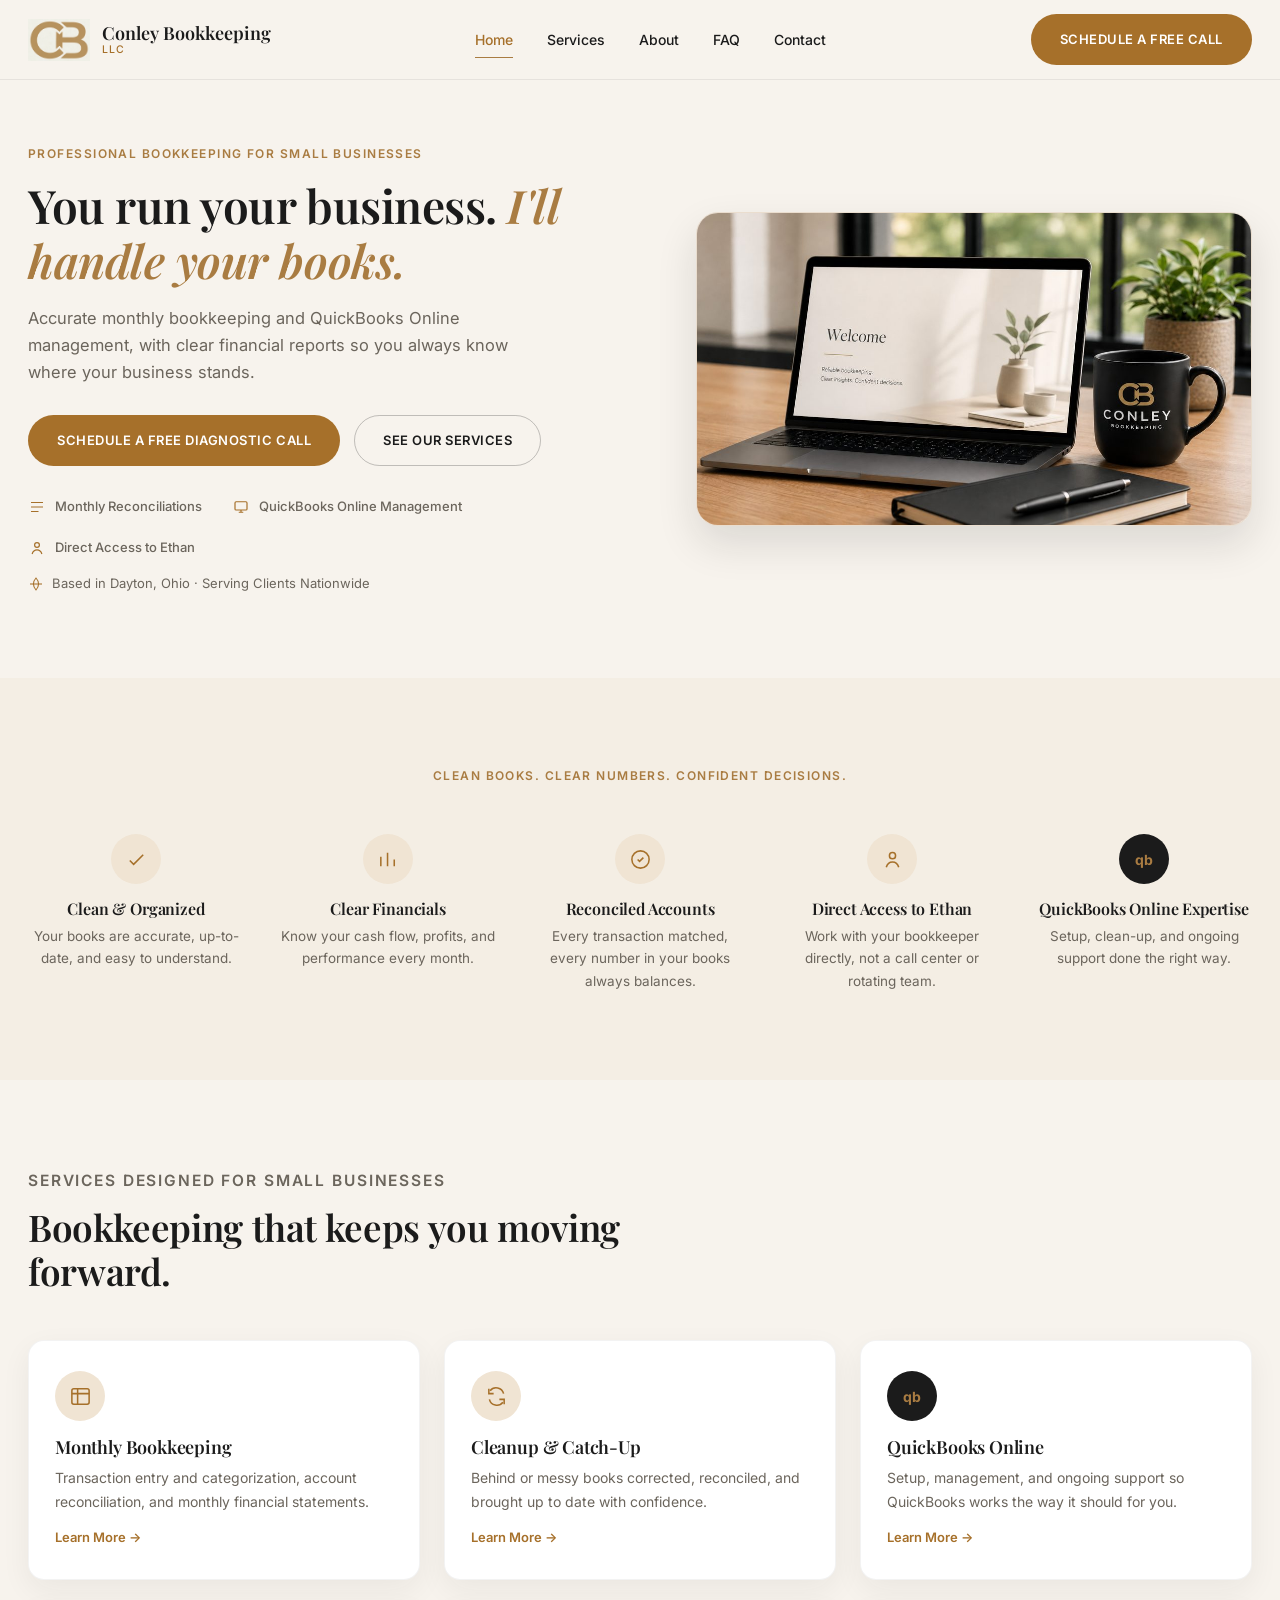
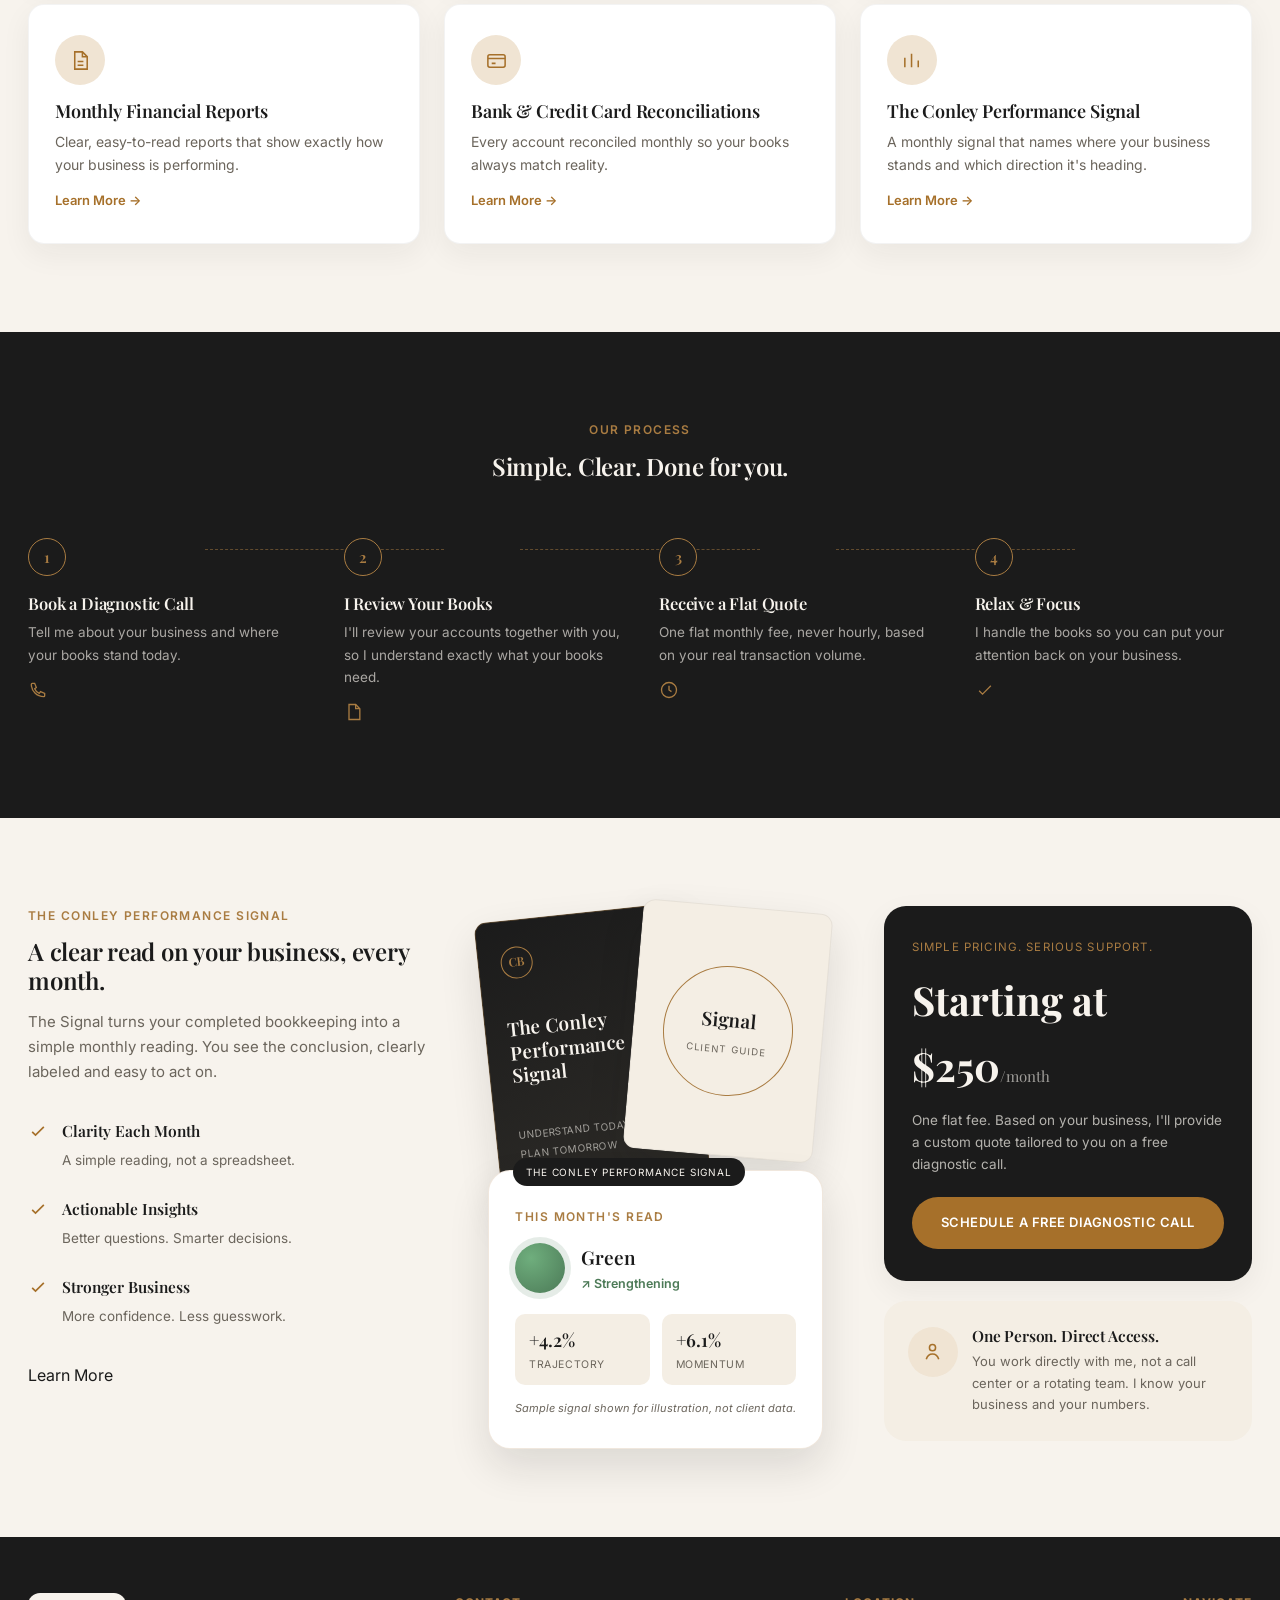
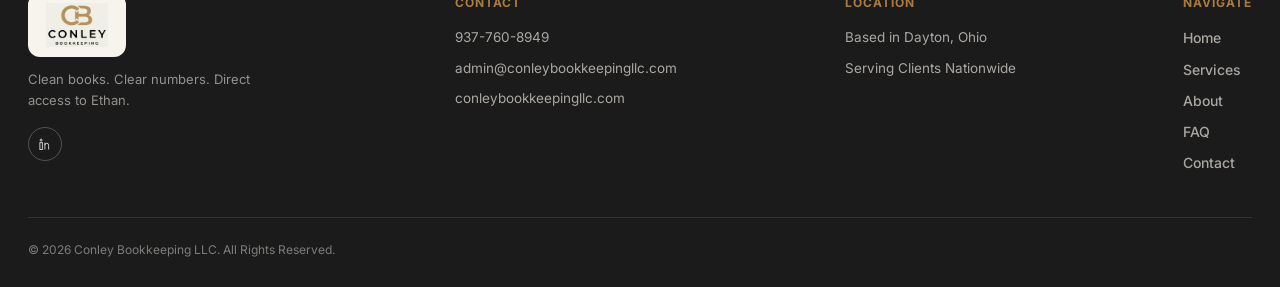
==== commit 9fec2529: "Fill in real FAQ answers, wire contact form to Web3Forms, fix footer socials - Replace all 9 pending" ====
--- a/index.html
+++ b/index.html
@@ -923,7 +923,7 @@
           </div>
           <div class="faq-item">
             <button class="faq-q">What types of businesses do you work with?<span class="plus">+</span></button>
-            <div class="faq-a"><p class="pending">[[Ethan — what industries/business types do you typically work with, or is it open to any small business? Fill in before publishing.]]</p></div>
+            <div class="faq-a"><p>I work with small businesses, especially service-based businesses without complex inventory or multiple locations. If you use QuickBooks Online, or are ready to move to it, and want a bookkeeper who understands your numbers, we may be a good fit. A free diagnostic call will help determine that quickly.</p></div>
           </div>
         </div>
 
@@ -953,15 +953,15 @@
           </div>
           <div class="faq-item">
             <button class="faq-q">Can you help me set up QuickBooks Online?<span class="plus">+</span></button>
-            <div class="faq-a"><p class="pending">[[Ethan — confirm: is QBO setup part of onboarding, or a separate paid service? Fill in before publishing.]]</p></div>
+            <div class="faq-a"><p>Yes. QuickBooks Online setup is available as a one-time service. I will organize your chart of accounts, connect your bank feeds, and set up your vendor and customer records correctly from the beginning.</p></div>
           </div>
           <div class="faq-item">
             <button class="faq-q">Will I have access to my books?<span class="plus">+</span></button>
-            <div class="faq-a"><p class="pending">[[Ethan — confirm what access clients get (e.g. their own QBO login, reports only, etc.) before publishing.]]</p></div>
+            <div class="faq-a"><p>Yes. Your QuickBooks Online account belongs to you, and you will retain full access at all times. I work directly inside your account, so nothing is locked away or hidden from you.</p></div>
           </div>
           <div class="faq-item">
             <button class="faq-q">Can you work with my existing file?<span class="plus">+</span></button>
-            <div class="faq-a"><p class="pending">[[Ethan — confirm how you handle a client's existing QBO file before publishing.]]</p></div>
+            <div class="faq-a"><p>Yes. If you already use QuickBooks Online, I can work with your existing file whether it is clean and current or behind and disorganized. Any required cleanup will be quoted separately as a one-time project before ongoing monthly bookkeeping begins. If you currently use QuickBooks Desktop, I can help move your books to QuickBooks Online first.</p></div>
           </div>
         </div>
 
@@ -979,19 +979,19 @@
           </div>
           <div class="faq-item">
             <button class="faq-q">What information do you need from me?<span class="plus">+</span></button>
-            <div class="faq-a"><p class="pending">[[Ethan — list what you need from a new client to get started (e.g. bank/CC access, prior financials). Fill in before publishing.]]</p></div>
+            <div class="faq-a"><p>I will need access to your QuickBooks Online account through an accountant invitation, access to the relevant bank and credit card information, and some background on how your business operates. This includes what you sell, how customers pay you, and anything unusual I should know about. I will walk you through everything needed during the diagnostic call.</p></div>
           </div>
           <div class="faq-item">
             <button class="faq-q">What's the onboarding process?<span class="plus">+</span></button>
-            <div class="faq-a"><p class="pending">[[Ethan — walk through your actual onboarding steps here. Fill in before publishing.]]</p></div>
+            <div class="faq-a"><p>We begin with a free diagnostic call. I then review your books or help set them up if you are starting fresh. You receive a flat monthly quote based on your actual transaction volume and bookkeeping needs. Once approved, I complete onboarding and begin managing your books.</p></div>
           </div>
           <div class="faq-item">
             <button class="faq-q">Is there a long-term contract?<span class="plus">+</span></button>
-            <div class="faq-a"><p class="pending">[[Ethan — confirm: month-to-month, or a minimum term? Fill in before publishing.]]</p></div>
+            <div class="faq-a"><p>No long-term contract is required. Monthly bookkeeping is billed monthly and can be canceled with notice. Cleanup and other one-time projects are scoped and quoted before work begins.</p></div>
           </div>
           <div class="faq-item">
             <button class="faq-q">When can we get started?<span class="plus">+</span></button>
-            <div class="faq-a"><p class="pending">[[Ethan — typical timeline from signed agreement to kickoff? Fill in before publishing.]]</p></div>
+            <div class="faq-a"><p>You can get started by scheduling a free diagnostic call. Depending on the condition and complexity of your books, monthly bookkeeping can usually begin within one to two weeks. If cleanup is required first, I will provide a clear timeline before starting.</p></div>
           </div>
         </div>
 
@@ -1021,7 +1021,7 @@
           </div>
           <div class="faq-item">
             <button class="faq-q">How do we share documents?<span class="plus">+</span></button>
-            <div class="faq-a"><p class="pending">[[Ethan — confirm how documents get shared (email, portal, Drive, etc.) before publishing.]]</p></div>
+            <div class="faq-a"><p>Most bookkeeping information will be shared securely through QuickBooks Online and connected financial accounts. If additional documents are needed, I will provide clear instructions for securely sending them. Sensitive financial information should not be sent through unsecured messages or social media.</p></div>
           </div>
         </div>
 
@@ -1136,6 +1136,9 @@
           <h3>Send Us a Message</h3>
           <p>Fill out the form below and we'll get back to you within one business day.</p>
           <form id="contactForm">
+            <input type="hidden" name="access_key" value="78e2bf3d-8455-463e-915f-2582bc671189">
+            <input type="hidden" name="subject" value="New inquiry from Conley Bookkeeping website">
+            <input type="checkbox" name="botcheck" style="display:none;" tabindex="-1" autocomplete="off">
             <div class="form-row two">
               <div class="field"><label for="fullName">Full Name *</label><input type="text" id="fullName" name="fullName" required></div>
               <div class="field"><label for="businessName">Business Name</label><input type="text" id="businessName" name="businessName"></div>
@@ -1162,7 +1165,8 @@
                 <textarea id="cMessage" name="message" placeholder="Your message..." required></textarea>
               </div>
             </div>
-            <button type="submit" class="btn btn-gold" style="width:100%;">Send Message</button>
+            <button type="submit" class="btn btn-gold" id="contactSubmitBtn" style="width:100%;">Send Message</button>
+            <div id="formStatus" role="status" style="margin-top:14px; font-size:13.5px; display:none;"></div>
           </form>
           <div class="form-note">
             <svg viewBox="0 0 24 24" fill="none" stroke="currentColor" stroke-width="1.6"><rect x="4" y="10" width="16" height="10" rx="2"/><path d="M8 10V7a4 4 0 0 1 8 0v3"/></svg>
@@ -1187,8 +1191,7 @@
         </div>
         <div style="max-width:260px; font-size:13px; color:rgba(247,243,237,0.55);">Clean books. Clear numbers. Direct access to Ethan.</div>
         <div class="footer-social">
-          <a href="#" aria-label="Facebook" title="Facebook (link pending)"><svg viewBox="0 0 24 24" fill="none" stroke="currentColor" stroke-width="1.6"><path d="M14 9h3V6h-3a3 3 0 0 0-3 3v2H9v3h2v6h3v-6h3l1-3h-4v-1a1 1 0 0 1 1-1Z"/></svg></a>
-          <a href="#" aria-label="LinkedIn" title="LinkedIn (link pending)"><svg viewBox="0 0 24 24" fill="none" stroke="currentColor" stroke-width="1.6"><rect x="3" y="9" width="4" height="11"/><circle cx="5" cy="5" r="1.6"/><path d="M11 20v-7a3 3 0 0 1 6 0v7M11 13V9"/></svg></a>
+          <a href="https://www.linkedin.com/in/conleybookkeepingllc" target="_blank" rel="noopener" aria-label="LinkedIn"><svg viewBox="0 0 24 24" fill="none" stroke="currentColor" stroke-width="1.6"><rect x="3" y="9" width="4" height="11"/><circle cx="5" cy="5" r="1.6"/><path d="M11 20v-7a3 3 0 0 1 6 0v7M11 13V9"/></svg></a>
         </div>
       </div>
       <div class="footer-col">
@@ -1263,26 +1266,43 @@
     document.querySelectorAll('.reveal').forEach(el=>el.classList.add('in-view'));
   }
 
-  // Contact form — mailto fallback (no backend wired up yet)
+  // Contact form — submits silently via Web3Forms
   const contactForm = document.getElementById('contactForm');
   if(contactForm){
-    contactForm.addEventListener('submit', e=>{
+    const submitBtn = document.getElementById('contactSubmitBtn');
+    const statusEl = document.getElementById('formStatus');
+    contactForm.addEventListener('submit', function(e){
       e.preventDefault();
-      const f = contactForm;
-      const body = [
-        'Name: ' + f.fullName.value,
-        'Business: ' + (f.businessName.value || '—'),
-        'Email: ' + f.email.value,
-        'Phone: ' + f.phone.value,
-        'Service Needed: ' + f.service.value,
-        '',
-        'Message:',
-        f.message.value
-      ].join('\n');
-      const mailto = 'mailto:admin@conleybookkeepingllc.com'
-        + '?subject=' + encodeURIComponent('New inquiry from ' + f.fullName.value)
-        + '&body=' + encodeURIComponent(body);
-      window.location.href = mailto;
+      submitBtn.disabled = true;
+      submitBtn.textContent = 'Sending…';
+      statusEl.style.display = 'none';
+
+      fetch('https://api.web3forms.com/submit', {
+        method: 'POST',
+        headers: { 'Accept': 'application/json' },
+        body: new FormData(contactForm)
+      })
+        .then(res => res.json())
+        .then(data => {
+          statusEl.style.display = 'block';
+          if(data.success){
+            statusEl.style.color = 'var(--green)';
+            statusEl.textContent = "Thanks — your message was sent. We'll get back to you within one business day.";
+            contactForm.reset();
+          } else {
+            statusEl.style.color = 'var(--red)';
+            statusEl.textContent = 'Something went wrong sending your message. Please try again or email admin@conleybookkeepingllc.com directly.';
+          }
+        })
+        .catch(() => {
+          statusEl.style.display = 'block';
+          statusEl.style.color = 'var(--red)';
+          statusEl.textContent = 'Something went wrong sending your message. Please try again or email admin@conleybookkeepingllc.com directly.';
+        })
+        .finally(() => {
+          submitBtn.disabled = false;
+          submitBtn.textContent = 'Send Message';
+        });
     });
   }
 </script>
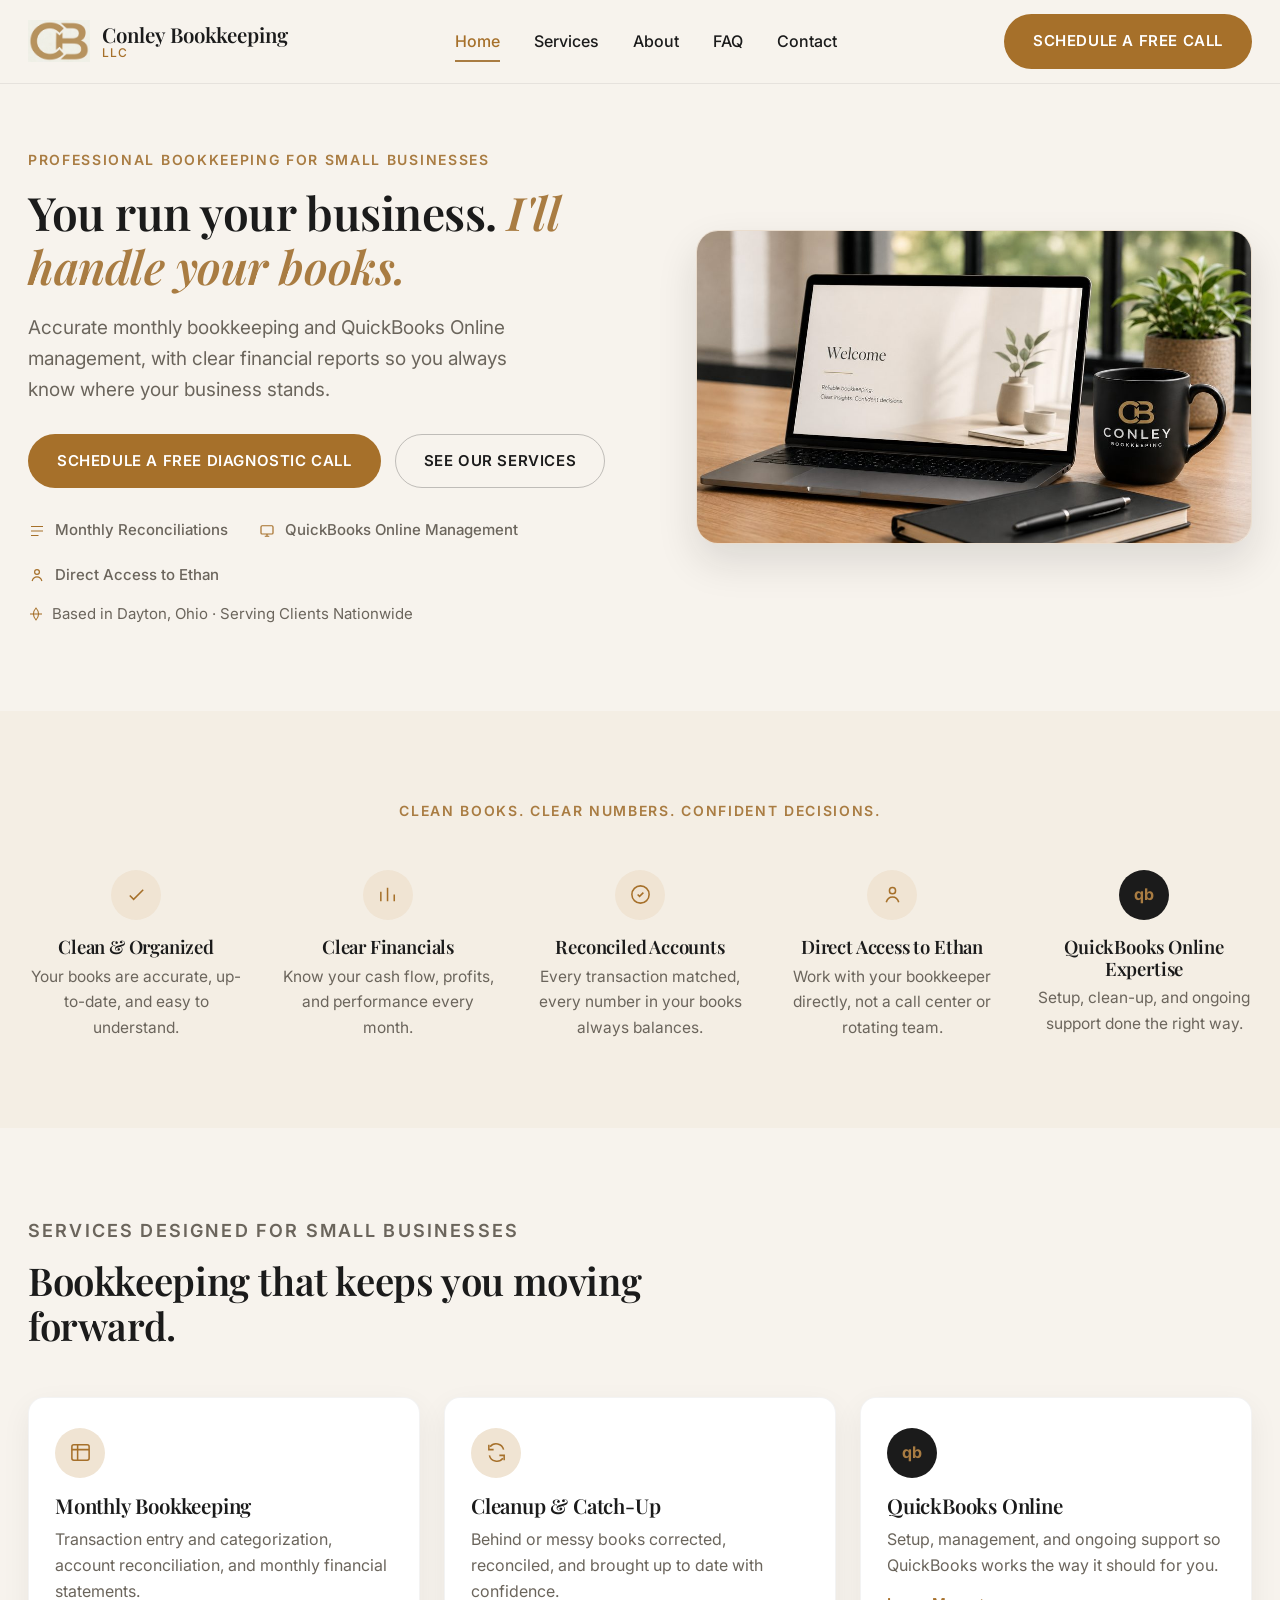
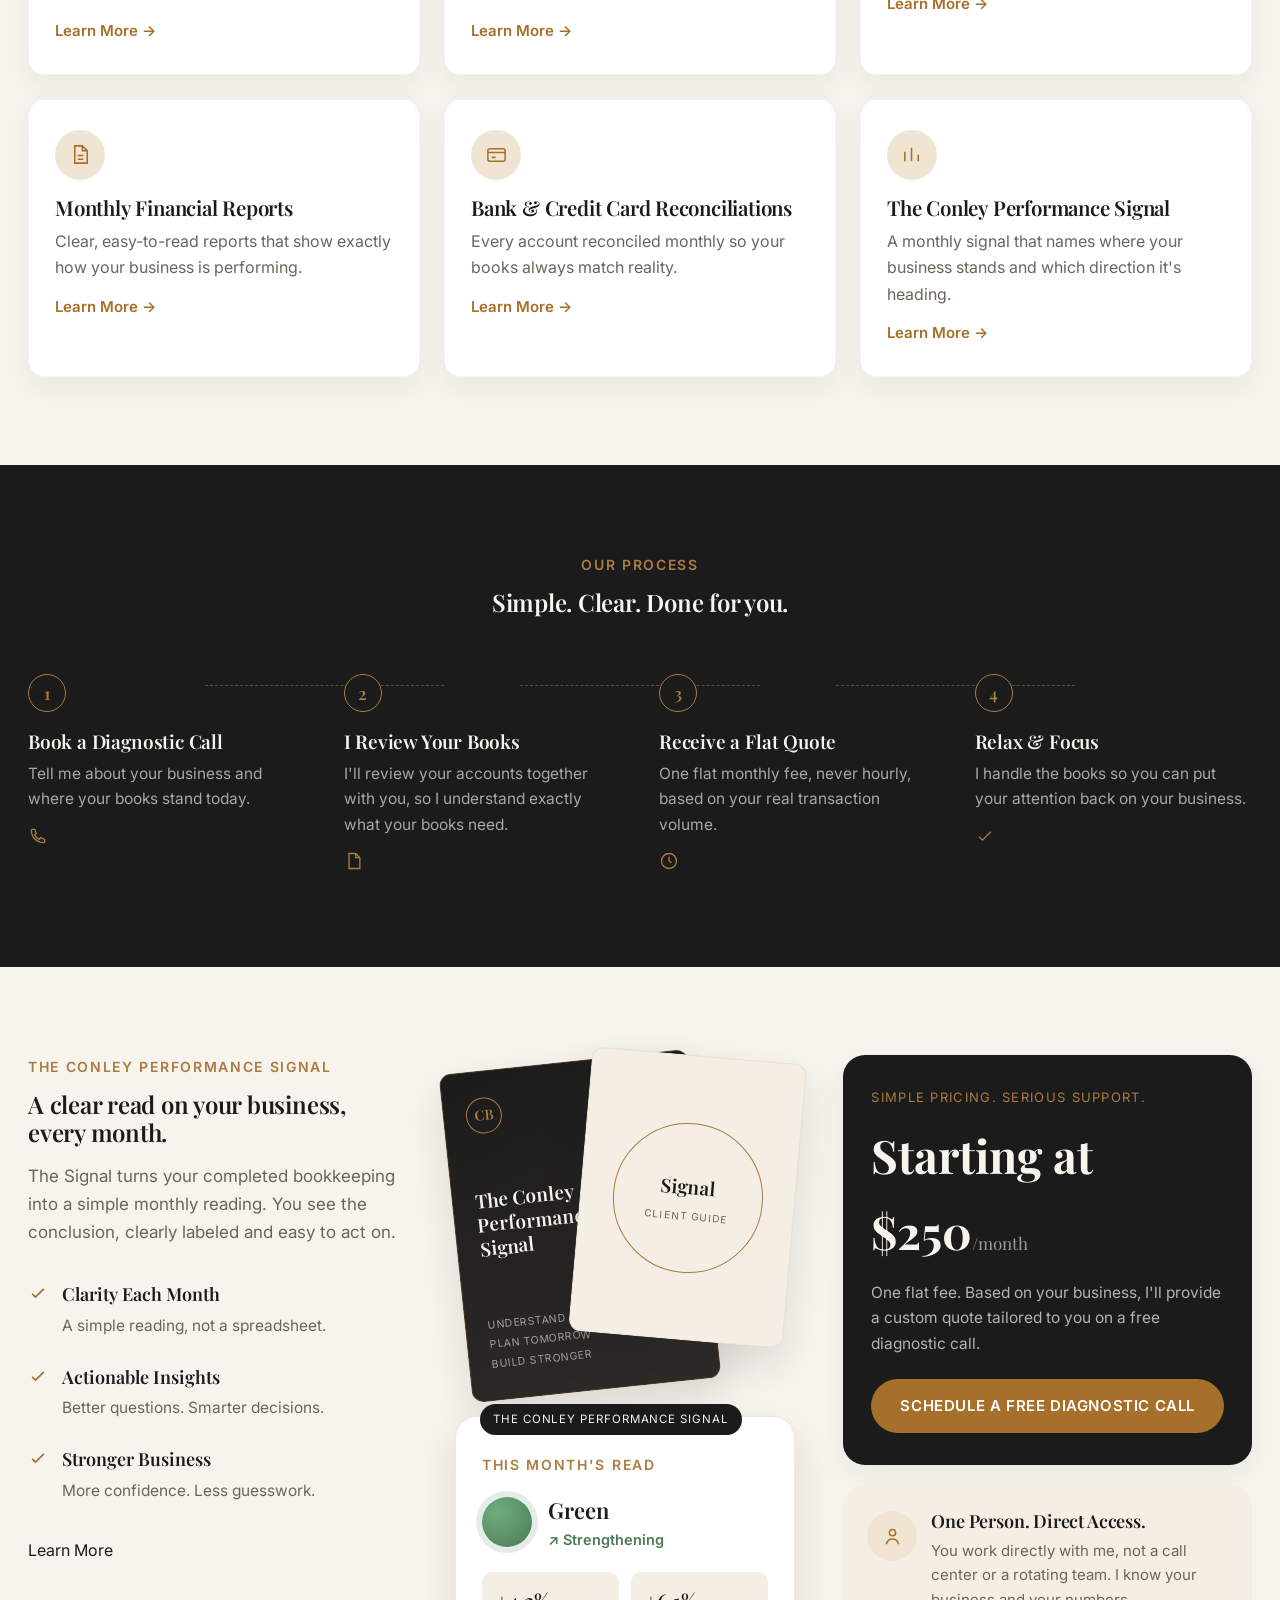
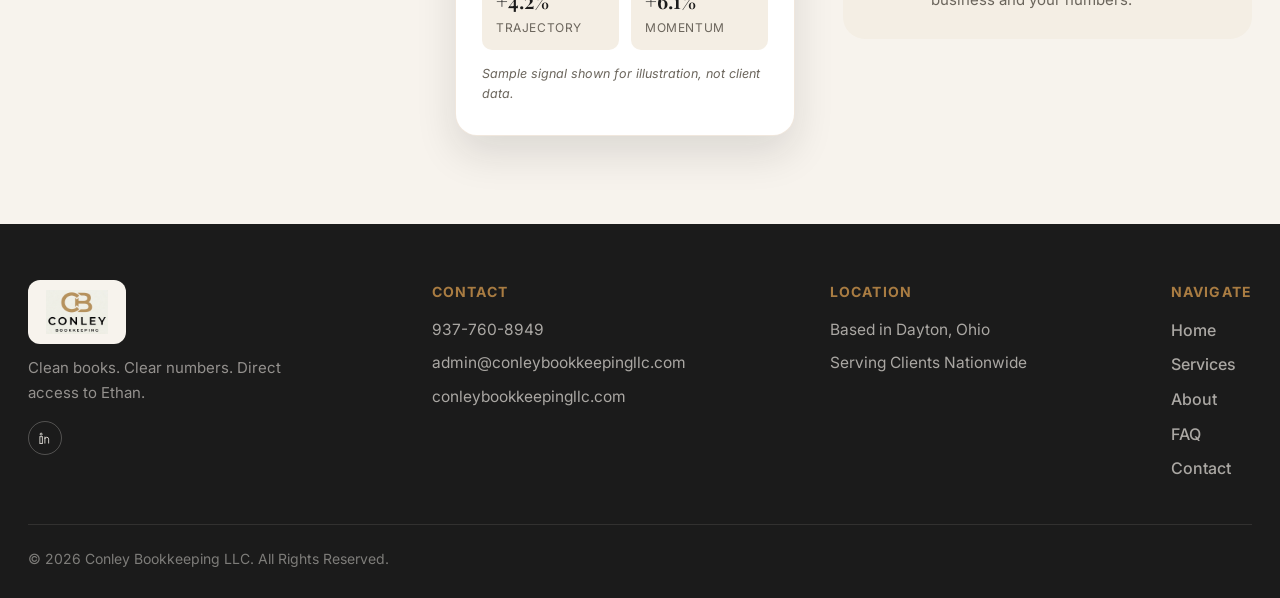
==== commit df867bd7: "Increase font sizes site-wide for readability, fix Performance Signal book collage overlap Scaled up" ====
--- a/index.html
+++ b/index.html
@@ -50,7 +50,7 @@
   img{max-width:100%; display:block;}
   .container{max-width:1800px; margin:0 auto; padding:0 28px;}
   .eyebrow{
-    font-size:12px; font-weight:600; letter-spacing:0.12em; text-transform:uppercase;
+    font-size:14px; font-weight:600; letter-spacing:0.12em; text-transform:uppercase;
     color:var(--gold);
   }
   .accent{color:var(--gold); font-style:italic; font-family:'Playfair Display',serif;}
@@ -69,14 +69,14 @@
   }
   .logo-mark{display:flex; align-items:center; gap:12px;}
   .logo-mark img{height:42px; width:auto;}
-  .logo-mark .brand-name{font-family:'Playfair Display',serif; font-weight:600; font-size:18px; color:var(--ink); line-height:1.15; white-space:nowrap;}
-  .logo-mark .brand-name span{display:block; font-family:'Inter',sans-serif; font-weight:500; font-size:10.5px; letter-spacing:0.1em; text-transform:uppercase; color:var(--gold-deep);}
-  @media(max-width:480px){.logo-mark .brand-name{font-size:15px;} .logo-mark .brand-name span{font-size:9px;}}
+  .logo-mark .brand-name{font-family:'Playfair Display',serif; font-weight:600; font-size:20.5px; color:var(--ink); line-height:1.15; white-space:nowrap;}
+  .logo-mark .brand-name span{display:block; font-family:'Inter',sans-serif; font-weight:500; font-size:12px; letter-spacing:0.1em; text-transform:uppercase; color:var(--gold-deep);}
+  @media(max-width:480px){.logo-mark .brand-name{font-size:17px;} .logo-mark .brand-name span{font-size:10.5px;}}
   .nav-links{display:none;}
   @media(min-width:1000px){.nav-links{display:flex;}}
   .nav-links{gap:34px; align-items:center;}
   .nav-link{
-    font-size:14px; font-weight:500; color:var(--ink);
+    font-size:16px; font-weight:500; color:var(--ink);
     position:relative; padding:4px 0; cursor:pointer;
     transition:color .2s ease;
   }
@@ -88,7 +88,7 @@
   .nav-link:hover::after, .nav-link.active::after{width:100%;}
   .btn{
     display:inline-flex; align-items:center; justify-content:center; gap:8px;
-    font-family:'Inter',sans-serif; font-size:13px; font-weight:600;
+    font-family:'Inter',sans-serif; font-size:15px; font-weight:600;
     letter-spacing:0.04em; text-transform:uppercase;
     padding:14px 28px; border-radius:999px; cursor:pointer;
     border:1.5px solid transparent; transition:transform .2s ease, box-shadow .2s ease, background .2s ease;
@@ -104,7 +104,7 @@
   .btn-dark:hover{background:#000; transform:translateY(-2px); box-shadow:var(--shadow-lift);}
   .nav-cta{display:none;}
   @media(min-width:1000px){.nav-cta{display:inline-flex;}}
-  .mobile-toggle{display:block; background:none; border:none; font-size:22px; cursor:pointer; color:var(--ink);}
+  .mobile-toggle{display:block; background:none; border:none; font-size:25.5px; cursor:pointer; color:var(--ink);}
   @media(min-width:1000px){.mobile-toggle{display:none;}}
   .nav-links.mobile-open{
     display:flex; position:absolute; top:100%; left:0; right:0;
@@ -135,13 +135,13 @@
   .hero{padding:64px 0 84px;}
   .hero-grid{display:grid; grid-template-columns:1fr; gap:56px; align-items:center;}
   @media(min-width:920px){.hero-grid{grid-template-columns:1.1fr 1fr;}}
-  .hero h1{font-size:clamp(2rem, 3.6vw, 3.1rem); margin:14px 0 18px;}
-  .hero p.lead{font-size:16.5px; color:var(--muted); max-width:520px; margin-bottom:28px;}
+  .hero h1{font-size:clamp(2.3rem, 3.6vw, 3.56rem); margin:14px 0 18px;}
+  .hero p.lead{font-size:19px; color:var(--muted); max-width:520px; margin-bottom:28px;}
   .hero-ctas{display:flex; flex-wrap:wrap; gap:14px; margin-bottom:30px;}
   .badge-row{display:flex; flex-wrap:wrap; gap:20px 30px; margin-bottom:14px;}
-  .badge-item{display:flex; align-items:center; gap:9px; font-size:13px; color:var(--muted); font-weight:500;}
+  .badge-item{display:flex; align-items:center; gap:9px; font-size:15px; color:var(--muted); font-weight:500;}
   .badge-item svg{width:18px; height:18px; color:var(--gold-deep); flex-shrink:0;}
-  .hero-location{font-size:13px; color:var(--muted); display:flex; align-items:center; gap:8px;}
+  .hero-location{font-size:15px; color:var(--muted); display:flex; align-items:center; gap:8px;}
   .hero-location svg{width:16px; height:16px; color:var(--gold-deep);}
   .hero-image{border-radius:var(--radius-lg); overflow:hidden; box-shadow:var(--shadow-lift); border:1px solid rgba(169,124,66,0.18);}
   .hero-image img{width:100%; height:auto; display:block;}
@@ -156,7 +156,7 @@
   .qb-badge{
     width:50px; height:50px; border-radius:50%; background:var(--ink);
     display:flex; align-items:center; justify-content:center; margin-bottom:16px; flex-shrink:0;
-    font-family:'Inter',sans-serif; font-weight:700; font-size:14px; color:var(--gold); letter-spacing:0.02em;
+    font-family:'Inter',sans-serif; font-weight:700; font-size:16px; color:var(--gold); letter-spacing:0.02em;
   }
 
   /* Feature band (icon columns, centered) */
@@ -165,14 +165,14 @@
   @media(min-width:700px){.feature-cols{grid-template-columns:repeat(2,1fr);}}
   @media(min-width:1100px){.feature-cols{grid-template-columns:repeat(5,1fr);}}
   .feature-col{text-align:center; display:flex; flex-direction:column; align-items:center;}
-  .feature-col h3{font-size:16px; margin-bottom:6px;}
-  .feature-col p{font-size:13.5px; color:var(--muted);}
+  .feature-col h3{font-size:18.5px; margin-bottom:6px;}
+  .feature-col p{font-size:15.5px; color:var(--muted);}
 
   /* Section head (left aligned) */
   .section-head{max-width:660px; margin-bottom:48px;}
   .section-head.centered{margin-left:auto; margin-right:auto; text-align:center;}
-  .section-head h2{font-size:clamp(1.7rem,3vw,2.3rem); margin:12px 0 14px;}
-  .section-head p{color:var(--muted); font-size:15.5px;}
+  .section-head h2{font-size:clamp(1.95rem, 3vw, 2.64rem); margin:12px 0 14px;}
+  .section-head p{color:var(--muted); font-size:18px;}
   .section-dark .section-head p{color:rgba(247,243,237,0.72);}
 
   /* Card grids */
@@ -187,9 +187,9 @@
     border:1px solid rgba(27,27,27,0.05);
   }
   .card:hover{transform:translateY(-6px); box-shadow:var(--shadow-lift);}
-  .card h3{font-size:18px; margin-bottom:8px;}
-  .card p{font-size:14px; color:var(--muted);}
-  .card .learn{display:inline-block; margin-top:14px; font-size:13px; font-weight:600; color:var(--gold-deep);}
+  .card h3{font-size:20.5px; margin-bottom:8px;}
+  .card p{font-size:16px; color:var(--muted);}
+  .card .learn{display:inline-block; margin-top:14px; font-size:15px; font-weight:600; color:var(--gold-deep);}
   .card .learn::after{content:" →"; transition:margin .2s ease;}
   .card:hover .learn::after{margin-left:4px;}
 
@@ -200,7 +200,7 @@
   .process-num{
     width:38px; height:38px; border-radius:50%; border:1.5px solid var(--gold);
     display:flex; align-items:center; justify-content:center; font-family:'Playfair Display',serif; font-weight:600;
-    font-size:15px; color:var(--gold); margin-bottom:18px; background:var(--ink); position:relative; z-index:1;
+    font-size:17px; color:var(--gold); margin-bottom:18px; background:var(--ink); position:relative; z-index:1;
   }
   .process-grid::before{content:none;}
   .process-connector{display:none;}
@@ -210,8 +210,8 @@
       border-top:1.5px dashed rgba(169,124,66,0.5);
     }
   }
-  .process-step h4{font-size:16.5px; margin-bottom:8px; color:var(--cream);}
-  .process-step p{font-size:13.5px; color:rgba(247,243,237,0.65); margin-bottom:14px;}
+  .process-step h4{font-size:19px; margin-bottom:8px; color:var(--cream);}
+  .process-step p{font-size:15.5px; color:rgba(247,243,237,0.65); margin-bottom:14px;}
   .process-step .proc-icon{width:20px; height:20px; color:var(--gold);}
 </style>
 </head>
@@ -222,47 +222,47 @@
   .signal-checklist{list-style:none; margin-top:22px;}
   .signal-checklist li{display:flex; gap:14px; padding:12px 0; align-items:flex-start;}
   .signal-checklist li svg{width:20px; height:20px; color:var(--gold-deep); flex-shrink:0; margin-top:3px;}
-  .signal-checklist li strong{display:block; font-family:'Playfair Display',serif; font-size:15.5px; font-weight:600; margin-bottom:2px;}
-  .signal-checklist li span{font-size:13.5px; color:var(--muted);}
-
-  .signal-visual-col{max-width:380px; margin:0 auto;}
-  .signal-visual-stack{position:relative; height:300px;}
+  .signal-checklist li strong{display:block; font-family:'Playfair Display',serif; font-size:18px; font-weight:600; margin-bottom:2px;}
+  .signal-checklist li span{font-size:15.5px; color:var(--muted);}
+
+  .signal-visual-col{max-width:470px; margin:0 auto;}
+  .signal-visual-stack{position:relative; height:345px;}
   .book-cover{
-    position:absolute; top:6px; left:0; width:210px; height:290px; border-radius:12px;
+    position:absolute; top:6px; left:0; width:250px; height:330px; border-radius:12px;
     background:linear-gradient(160deg, var(--ink), #2E2C28);
     box-shadow:var(--shadow-lift); color:var(--cream); z-index:1;
-    padding:26px 22px; display:flex; flex-direction:column; justify-content:space-between;
+    padding:26px 30px 26px 22px; display:flex; flex-direction:column; justify-content:space-between;
     transform:rotate(-6deg);
     border:1px solid rgba(169,124,66,0.35);
   }
   .book-mark{
-    width:32px; height:32px; border-radius:50%; border:1px solid var(--gold);
-    display:flex; align-items:center; justify-content:center; font-family:'Playfair Display',serif; font-weight:600; font-size:12px; color:var(--gold);
+    width:36px; height:36px; border-radius:50%; border:1px solid var(--gold);
+    display:flex; align-items:center; justify-content:center; font-family:'Playfair Display',serif; font-weight:600; font-size:14px; color:var(--gold); flex-shrink:0;
   }
   .book-title{font-family:'Playfair Display',serif; font-size:19px; font-weight:600; line-height:1.25;}
-  .book-tagline{font-size:10px; letter-spacing:0.05em; text-transform:uppercase; color:rgba(247,243,237,0.6); line-height:1.9;}
+  .book-tagline{font-size:10.5px; letter-spacing:0.05em; text-transform:uppercase; color:rgba(247,243,237,0.6); line-height:1.85;}
   .book-badge{
-    position:absolute; top:0; right:0; width:190px; height:250px; border-radius:12px;
+    position:absolute; top:0; right:0; width:215px; height:285px; border-radius:12px;
     background:var(--cream-alt); box-shadow:var(--shadow-lift); z-index:2;
     transform:rotate(5deg);
     display:flex; align-items:center; justify-content:center;
     border:1px solid rgba(27,27,27,0.06);
   }
   .badge-ring{
-    width:130px; height:130px; border-radius:50%; border:1.5px solid var(--gold);
+    width:150px; height:150px; border-radius:50%; border:1.5px solid var(--gold);
     display:flex; flex-direction:column; align-items:center; justify-content:center; text-align:center;
   }
   .badge-word{font-family:'Playfair Display',serif; font-size:19px; font-weight:600; color:var(--ink);}
-  .badge-sub{font-size:9.5px; letter-spacing:0.12em; text-transform:uppercase; color:var(--muted); margin-top:6px;}
+  .badge-sub{font-size:10px; letter-spacing:0.12em; text-transform:uppercase; color:var(--muted); margin-top:6px;}
 
   .signal-card{
     background:var(--white); border-radius:var(--radius-lg); padding:30px 26px;
     box-shadow:var(--shadow-lift); border:1px solid rgba(169,124,66,0.18);
-    position:relative; z-index:3; max-width:340px; width:100%; margin:-36px auto 0;
+    position:relative; z-index:3; max-width:340px; width:100%; margin:16px auto 0;
   }
   .signal-card .tag{
     position:absolute; top:-13px; left:24px; background:var(--ink); color:var(--cream);
-    font-size:10px; letter-spacing:0.08em; text-transform:uppercase; padding:6px 13px; border-radius:999px;
+    font-size:11.5px; letter-spacing:0.08em; text-transform:uppercase; padding:6px 13px; border-radius:999px;
   }
   .signal-light-row{display:flex; align-items:center; gap:16px; margin:16px 0 20px;}
   .signal-dot{
@@ -271,48 +271,48 @@
     box-shadow:0 0 0 6px rgba(76,122,87,0.14);
     flex-shrink:0;
   }
-  .signal-status .name{font-family:'Playfair Display',serif; font-size:19px; font-weight:600;}
-  .signal-status .dir{font-size:12.5px; color:var(--green); font-weight:600;}
+  .signal-status .name{font-family:'Playfair Display',serif; font-size:22px; font-weight:600;}
+  .signal-status .dir{font-size:14.5px; color:var(--green); font-weight:600;}
   .signal-metrics{display:grid; grid-template-columns:1fr 1fr; gap:12px; margin-bottom:14px;}
   .signal-metric{background:var(--cream-alt); border-radius:10px; padding:12px 14px;}
-  .signal-metric .val{font-family:'Playfair Display',serif; font-size:18px; font-weight:600; color:var(--ink);}
-  .signal-metric .lbl{font-size:10.5px; color:var(--muted); text-transform:uppercase; letter-spacing:0.05em;}
-  .signal-card .sample-note{font-size:11px; font-style:italic; color:var(--muted);}
+  .signal-metric .val{font-family:'Playfair Display',serif; font-size:20.5px; font-weight:600; color:var(--ink);}
+  .signal-metric .lbl{font-size:12px; color:var(--muted); text-transform:uppercase; letter-spacing:0.05em;}
+  .signal-card .sample-note{font-size:12.5px; font-style:italic; color:var(--muted);}
 
   .pricing-panel{background:var(--ink); color:var(--cream); border-radius:var(--radius-lg); padding:32px 28px; box-shadow:var(--shadow);}
-  .pricing-panel .tag-line{font-size:11.5px; letter-spacing:0.1em; text-transform:uppercase; color:var(--gold); margin-bottom:10px;}
-  .pricing-panel .amount{font-family:'Playfair Display',serif; font-size:40px; font-weight:700; margin:4px 0 10px;}
-  .pricing-panel .amount span{font-size:15px; font-weight:400; color:rgba(247,243,237,0.6);}
-  .pricing-panel p{font-size:13.5px; color:rgba(247,243,237,0.7); margin-bottom:22px;}
+  .pricing-panel .tag-line{font-size:13px; letter-spacing:0.1em; text-transform:uppercase; color:var(--gold); margin-bottom:10px;}
+  .pricing-panel .amount{font-family:'Playfair Display',serif; font-size:46px; font-weight:700; margin:4px 0 10px;}
+  .pricing-panel .amount span{font-size:17px; font-weight:400; color:rgba(247,243,237,0.6);}
+  .pricing-panel p{font-size:15.5px; color:rgba(247,243,237,0.7); margin-bottom:22px;}
   .side-panel{background:var(--cream-alt); border-radius:var(--radius-lg); padding:26px 24px; margin-top:20px; display:flex; gap:14px; align-items:flex-start;}
-  .side-panel h4{font-size:15.5px; margin-bottom:6px;}
-  .side-panel p{font-size:13px; color:var(--muted);}
+  .side-panel h4{font-size:18px; margin-bottom:6px;}
+  .side-panel p{font-size:15px; color:var(--muted);}
 
   /* Included/Not included panel */
   .split-panel{background:var(--ink); color:var(--cream); border-radius:var(--radius-lg); padding:8px; box-shadow:var(--shadow);}
   .split-grid{display:grid; grid-template-columns:1fr; }
   @media(min-width:760px){.split-grid{grid-template-columns:1fr 1fr;}}
   .split-col{padding:32px 30px;}
-  .split-col h4{font-size:12px; letter-spacing:0.1em; text-transform:uppercase; color:var(--gold); margin-bottom:18px;}
+  .split-col h4{font-size:14px; letter-spacing:0.1em; text-transform:uppercase; color:var(--gold); margin-bottom:18px;}
   .split-list{list-style:none;}
-  .split-list li{display:flex; gap:12px; align-items:center; padding:11px 0; font-size:14px; border-bottom:1px solid rgba(247,243,237,0.08);}
+  .split-list li{display:flex; gap:12px; align-items:center; padding:11px 0; font-size:16px; border-bottom:1px solid rgba(247,243,237,0.08);}
   .split-list li svg{width:16px; height:16px; flex-shrink:0;}
   .split-list.yes li svg{color:#7CB893;}
   .split-list.no li svg{color:#C97A63;}
 
   /* Scenario cards */
   .scenario-card{background:var(--white); border-radius:var(--radius); padding:28px 24px; border:1px solid rgba(27,27,27,0.06); box-shadow:var(--shadow);}
-  .scenario-card h3{font-size:16.5px; margin-bottom:8px;}
-  .scenario-card p{font-size:13.5px; color:var(--muted); margin-bottom:14px;}
-  .scenario-card .learn{font-size:13px; font-weight:600; color:var(--gold-deep);}
+  .scenario-card h3{font-size:19px; margin-bottom:8px;}
+  .scenario-card p{font-size:15.5px; color:var(--muted); margin-bottom:14px;}
+  .scenario-card .learn{font-size:15px; font-weight:600; color:var(--gold-deep);}
 
   /* CTA banner */
   .cta-banner{
     background:var(--cream-alt); border-radius:var(--radius-lg); padding:32px 34px;
     display:flex; flex-wrap:wrap; align-items:center; justify-content:space-between; gap:22px;
   }
-  .cta-banner h4{font-size:19px; margin-bottom:4px; font-family:'Playfair Display',serif;}
-  .cta-banner p{font-size:13.5px; color:var(--muted);}
+  .cta-banner h4{font-size:22px; margin-bottom:4px; font-family:'Playfair Display',serif;}
+  .cta-banner p{font-size:15.5px; color:var(--muted);}
   .cta-banner.gold{background:var(--gold-deep); color:var(--white);}
   .cta-banner.gold h4{color:var(--white);}
   .cta-banner.gold p{color:rgba(255,255,255,0.85);}
@@ -325,65 +325,65 @@
   .faq-category{background:var(--white); border-radius:var(--radius-lg); padding:30px 28px; border:1px solid rgba(27,27,27,0.06); box-shadow:var(--shadow);}
   .faq-cat-head{display:flex; gap:16px; align-items:flex-start; margin-bottom:10px;}
   .faq-cat-head .icon-circle{margin-bottom:0;}
-  .faq-cat-head h3{font-size:17px; margin-bottom:4px;}
-  .faq-cat-head p{font-size:13px; color:var(--muted);}
+  .faq-cat-head h3{font-size:19.5px; margin-bottom:4px;}
+  .faq-cat-head p{font-size:15px; color:var(--muted);}
   .faq-item{border-bottom:1px solid rgba(27,27,27,0.08);}
   .faq-item:last-child{border-bottom:none;}
   .faq-q{
     width:100%; text-align:left; background:none; border:none; cursor:pointer;
     padding:16px 2px; display:flex; justify-content:space-between; align-items:center; gap:12px;
-    font-family:'Inter',sans-serif; font-size:14.5px; font-weight:600; color:var(--ink);
-  }
-  .faq-q .plus{font-size:19px; color:var(--gold-deep); transition:transform .3s ease; font-family:'Inter',sans-serif; font-weight:300; flex-shrink:0;}
+    font-family:'Inter',sans-serif; font-size:16.5px; font-weight:600; color:var(--ink);
+  }
+  .faq-q .plus{font-size:22px; color:var(--gold-deep); transition:transform .3s ease; font-family:'Inter',sans-serif; font-weight:300; flex-shrink:0;}
   .faq-item.open .plus{transform:rotate(45deg);}
   .faq-a{max-height:0; overflow:hidden; transition:max-height .35s ease;}
-  .faq-a p{padding:0 2px 18px; font-size:13.5px; color:var(--muted); line-height:1.65;}
+  .faq-a p{padding:0 2px 18px; font-size:15.5px; color:var(--muted); line-height:1.65;}
   .faq-a p.pending{font-style:italic; color:#A88; }
 
   .before-book-strip{background:var(--cream-alt); border-radius:var(--radius-lg); padding:34px 30px; margin-top:20px;}
-  .before-book-strip h3{text-align:center; font-size:clamp(1.3rem,2.4vw,1.7rem); margin-bottom:26px;}
+  .before-book-strip h3{text-align:center; font-size:clamp(1.49rem, 2.4vw, 1.95rem); margin-bottom:26px;}
   .bb-grid{display:grid; grid-template-columns:1fr 1fr; gap:24px; text-align:center;}
   @media(min-width:760px){.bb-grid{grid-template-columns:repeat(3,1fr);}}
   @media(min-width:1100px){.bb-grid{grid-template-columns:repeat(6,1fr);}}
   .bb-item svg{width:26px; height:26px; color:var(--gold-deep); margin:0 auto 10px;}
-  .bb-item h5{font-size:13px; margin-bottom:4px;}
-  .bb-item p{font-size:11.5px; color:var(--muted);}
+  .bb-item h5{font-size:15px; margin-bottom:4px;}
+  .bb-item p{font-size:13px; color:var(--muted);}
 
   /* Contact page */
   .contact-info-grid{display:grid; grid-template-columns:1fr; gap:24px;}
   @media(min-width:820px){.contact-info-grid{grid-template-columns:1fr 1fr;}}
   .contact-card{background:var(--white); border-radius:var(--radius-lg); padding:32px 30px; box-shadow:var(--shadow); border:1px solid rgba(27,27,27,0.05);}
-  .contact-card h3{font-size:19px; margin-bottom:18px;}
+  .contact-card h3{font-size:22px; margin-bottom:18px;}
   .contact-row{display:flex; align-items:flex-start; gap:16px; padding:14px 0; border-bottom:1px solid rgba(27,27,27,0.07);}
   .contact-row:last-child{border-bottom:none;}
   .contact-row svg{width:19px; height:19px; color:var(--gold-deep); flex-shrink:0; margin-top:2px;}
-  .contact-row .label{font-size:11px; text-transform:uppercase; letter-spacing:0.06em; color:var(--muted);}
-  .contact-row .val{font-size:14.5px; font-weight:600; margin-top:2px;}
+  .contact-row .label{font-size:12.5px; text-transform:uppercase; letter-spacing:0.06em; color:var(--muted);}
+  .contact-row .val{font-size:16.5px; font-weight:600; margin-top:2px;}
   .book-call-card{background:var(--ink); color:var(--cream); border-radius:var(--radius-lg); padding:32px 30px; box-shadow:var(--shadow); display:flex; flex-direction:column; justify-content:center; height:100%;}
-  .book-call-card h3{color:var(--cream); font-size:24px; margin:10px 0 12px; font-family:'Playfair Display',serif;}
-  .book-call-card p{color:rgba(247,243,237,0.7); font-size:14px; margin-bottom:22px;}
+  .book-call-card h3{color:var(--cream); font-size:27.5px; margin:10px 0 12px; font-family:'Playfair Display',serif;}
+  .book-call-card p{color:rgba(247,243,237,0.7); font-size:16px; margin-bottom:22px;}
 
   .reassure-banner{background:var(--cream-alt); border-radius:var(--radius-lg); padding:26px 30px; display:flex; align-items:center; gap:18px; margin:44px 0;}
   .reassure-banner .icon-badge{width:52px; height:52px; border-radius:50%; border:1.5px solid var(--gold); display:flex; align-items:center; justify-content:center; flex-shrink:0;}
   .reassure-banner .icon-badge svg{width:22px; height:22px; color:var(--gold-deep);}
-  .reassure-banner h4{font-size:16.5px; margin-bottom:4px; font-family:'Playfair Display',serif;}
-  .reassure-banner p{font-size:13.5px; color:var(--muted);}
+  .reassure-banner h4{font-size:19px; margin-bottom:4px; font-family:'Playfair Display',serif;}
+  .reassure-banner p{font-size:15.5px; color:var(--muted);}
 
   .contact-main-grid{display:grid; grid-template-columns:1fr; gap:24px;}
   @media(min-width:960px){.contact-main-grid{grid-template-columns:1fr 1fr;}}
   .form-card, .booking-card{background:var(--white); border-radius:var(--radius-lg); padding:32px 30px; box-shadow:var(--shadow); border:1px solid rgba(27,27,27,0.05);}
-  .form-card h3, .booking-card h3{font-size:19px; margin-bottom:6px;}
-  .form-card > p, .booking-card > p{font-size:13.5px; color:var(--muted); margin-bottom:22px;}
+  .form-card h3, .booking-card h3{font-size:22px; margin-bottom:6px;}
+  .form-card > p, .booking-card > p{font-size:15.5px; color:var(--muted); margin-bottom:22px;}
   .form-row{display:grid; grid-template-columns:1fr; gap:16px; margin-bottom:16px;}
   @media(min-width:520px){.form-row.two{grid-template-columns:1fr 1fr;}}
-  .field label{display:block; font-size:12.5px; font-weight:600; margin-bottom:7px; color:var(--ink);}
+  .field label{display:block; font-size:14.5px; font-weight:600; margin-bottom:7px; color:var(--ink);}
   .field input, .field select, .field textarea{
     width:100%; padding:12px 14px; border-radius:10px; border:1.5px solid rgba(27,27,27,0.14);
-    font-family:'Inter',sans-serif; font-size:14px; background:var(--cream); color:var(--ink);
+    font-family:'Inter',sans-serif; font-size:16px; background:var(--cream); color:var(--ink);
   }
   .field input:focus, .field select:focus, .field textarea:focus{outline:none; border-color:var(--gold-deep);}
   .field textarea{resize:vertical; min-height:100px;}
-  .form-note{display:flex; align-items:center; gap:8px; font-size:12px; color:var(--muted); margin-top:14px;}
+  .form-note{display:flex; align-items:center; gap:8px; font-size:14px; color:var(--muted); margin-top:14px;}
   .form-note svg{width:14px; height:14px; color:var(--gold-deep);}
   .calendly-inline-widget{min-width:280px; height:640px; border-radius:12px; overflow:hidden;}
 
@@ -396,13 +396,13 @@
   .footer-social a{width:34px; height:34px; border-radius:50%; border:1px solid rgba(247,243,237,0.25); display:flex; align-items:center; justify-content:center; transition:border-color .2s ease, background .2s ease;}
   .footer-social a:hover{border-color:var(--gold); background:rgba(169,124,66,0.15);}
   .footer-social svg{width:15px; height:15px; color:rgba(247,243,237,0.8);}
-  .footer-col h5{font-size:12px; letter-spacing:0.08em; text-transform:uppercase; color:var(--gold); margin-bottom:14px;}
-  .footer-col div{font-size:13.5px; margin-bottom:8px; color:rgba(247,243,237,0.65);}
-  .footer-bottom{display:flex; flex-wrap:wrap; justify-content:space-between; gap:10px; padding-top:22px; font-size:12px; color:rgba(247,243,237,0.45);}
+  .footer-col h5{font-size:14px; letter-spacing:0.08em; text-transform:uppercase; color:var(--gold); margin-bottom:14px;}
+  .footer-col div{font-size:15.5px; margin-bottom:8px; color:rgba(247,243,237,0.65);}
+  .footer-bottom{display:flex; flex-wrap:wrap; justify-content:space-between; gap:10px; padding-top:22px; font-size:14px; color:rgba(247,243,237,0.45);}
 </style>
 <style>
   .bg-list{list-style:none; margin-top:24px;}
-  .bg-list li{display:flex; align-items:center; gap:12px; padding:11px 0; font-size:14.5px; border-bottom:1px solid rgba(27,27,27,0.08);}
+  .bg-list li{display:flex; align-items:center; gap:12px; padding:11px 0; font-size:16.5px; border-bottom:1px solid rgba(27,27,27,0.08);}
   .bg-list li svg{width:17px; height:17px; color:var(--gold-deep); flex-shrink:0;}
 </style>
 <body>
@@ -577,7 +577,7 @@
         <div>
           <p class="eyebrow">The Conley Performance Signal</p>
           <h2 style="margin:12px 0 16px;">A clear read on your business, every month.</h2>
-          <p style="color:var(--muted); font-size:15px;">The Signal turns your completed bookkeeping into a simple monthly reading. You see the conclusion, clearly labeled and easy to act on.</p>
+          <p style="color:var(--muted); font-size:17px;">The Signal turns your completed bookkeeping into a simple monthly reading. You see the conclusion, clearly labeled and easy to act on.</p>
           <ul class="signal-checklist">
             <li><svg viewBox="0 0 24 24" fill="none" stroke="currentColor" stroke-width="2"><path d="M5 13l4 4L19 7"/></svg><div><strong>Clarity Each Month</strong><span>A simple reading, not a spreadsheet.</span></div></li>
             <li><svg viewBox="0 0 24 24" fill="none" stroke="currentColor" stroke-width="2"><path d="M5 13l4 4L19 7"/></svg><div><strong>Actionable Insights</strong><span>Better questions. Smarter decisions.</span></div></li>
@@ -791,7 +791,7 @@
       <div class="cta-banner reveal in-view">
         <div>
           <p class="eyebrow">Simple Pricing. Serious Support.</p>
-          <h4 style="font-size:26px; margin:8px 0 4px;">Starting at $250<span style="font-size:15px; font-weight:400; color:var(--muted);">/month</span></h4>
+          <h4 style="font-size:30px; margin:8px 0 4px;">Starting at $250<span style="font-size:17px; font-weight:400; color:var(--muted);">/month</span></h4>
           <p>One flat fee. Based on your business, I'll provide a custom quote tailored to you on a free diagnostic call.</p>
         </div>
         <div style="text-align:right;">
@@ -815,8 +815,8 @@
       </div>
       <div class="reveal in-view">
         <p class="eyebrow">About Conley Bookkeeping</p>
-        <h1 style="margin:12px 0 6px; font-size:clamp(1.9rem,3.2vw,2.6rem);">Hi, I'm Ethan Conley.</h1>
-        <p class="accent" style="font-size:19px; display:block; margin-bottom:20px;">Bookkeeper. Business Owner.</p>
+        <h1 style="margin:12px 0 6px; font-size:clamp(2.18rem, 3.2vw, 2.99rem);">Hi, I'm Ethan Conley.</h1>
+        <p class="accent" style="font-size:22px; display:block; margin-bottom:20px;">Bookkeeper. Business Owner.</p>
         <div style="width:56px; height:2px; background:var(--gold); margin-bottom:20px;"></div>
         <p style="margin-bottom:16px; color:var(--muted);">I built Conley Bookkeeping to give small business owners clean, reliable books — without losing hours inside QuickBooks. I handle the details so you can focus on leading your business with confidence.</p>
         <p style="margin-bottom:26px; color:var(--muted);">I intentionally work with a limited number of clients so every set of books gets the attention it deserves. You'll always have direct access to me — no hand-offs, no runaround.</p>
@@ -866,14 +866,14 @@
       <div class="cta-banner reveal in-view" style="background:var(--gold-deep); align-items:stretch;">
         <div style="color:var(--white); flex:1 1 320px;">
           <p class="eyebrow" style="color:rgba(255,255,255,0.85);">Ready for Books You Can Count On?</p>
-          <h4 style="font-size:clamp(1.5rem,2.6vw,1.9rem); color:var(--white); margin:10px 0 6px;">Let's make your numbers <span style="font-style:italic; font-family:'Playfair Display',serif;">clear, clean, and working for you.</span></h4>
-          <p style="color:rgba(255,255,255,0.85); font-size:14px; max-width:420px;">Schedule a free diagnostic call and let's talk about your business and how I can help.</p>
+          <h4 style="font-size:clamp(1.72rem, 2.6vw, 2.18rem); color:var(--white); margin:10px 0 6px;">Let's make your numbers <span style="font-style:italic; font-family:'Playfair Display',serif;">clear, clean, and working for you.</span></h4>
+          <p style="color:rgba(255,255,255,0.85); font-size:16px; max-width:420px;">Schedule a free diagnostic call and let's talk about your business and how I can help.</p>
         </div>
         <div style="background:var(--ink); border-radius:var(--radius); padding:24px 26px; flex:1 1 280px; display:flex; gap:16px; align-items:center;">
           <div class="icon-circle" style="margin-bottom:0; background:rgba(169,124,66,0.25);"><svg viewBox="0 0 24 24" fill="none" stroke="var(--gold)"><rect x="3" y="4" width="18" height="16" rx="2"/><path d="M8 3v4M16 3v4M4 10h16"/></svg></div>
           <div>
-            <p style="color:var(--cream); font-size:13.5px; margin-bottom:12px;">No pressure. Just a conversation. You'll walk away with clarity and next steps.</p>
-            <a class="btn btn-outline-light" href="https://calendly.com/admin-conleybookkeepingllc/discovery-call" target="_blank" rel="noopener" role="button" style="font-size:11.5px; padding:11px 18px;">Schedule a Free Diagnostic Call</a>
+            <p style="color:var(--cream); font-size:15.5px; margin-bottom:12px;">No pressure. Just a conversation. You'll walk away with clarity and next steps.</p>
+            <a class="btn btn-outline-light" href="https://calendly.com/admin-conleybookkeepingllc/discovery-call" target="_blank" rel="noopener" role="button" style="font-size:13px; padding:11px 18px;">Schedule a Free Diagnostic Call</a>
           </div>
         </div>
       </div>
@@ -1166,7 +1166,7 @@
               </div>
             </div>
             <button type="submit" class="btn btn-gold" id="contactSubmitBtn" style="width:100%;">Send Message</button>
-            <div id="formStatus" role="status" style="margin-top:14px; font-size:13.5px; display:none;"></div>
+            <div id="formStatus" role="status" style="margin-top:14px; font-size:15.5px; display:none;"></div>
           </form>
           <div class="form-note">
             <svg viewBox="0 0 24 24" fill="none" stroke="currentColor" stroke-width="1.6"><rect x="4" y="10" width="16" height="10" rx="2"/><path d="M8 10V7a4 4 0 0 1 8 0v3"/></svg>
@@ -1189,7 +1189,7 @@
         <div class="footer-logo">
           <img src="[data-uri]" alt="Conley Bookkeeping LLC logo">
         </div>
-        <div style="max-width:260px; font-size:13px; color:rgba(247,243,237,0.55);">Clean books. Clear numbers. Direct access to Ethan.</div>
+        <div style="max-width:260px; font-size:15px; color:rgba(247,243,237,0.55);">Clean books. Clear numbers. Direct access to Ethan.</div>
         <div class="footer-social">
           <a href="https://www.linkedin.com/in/conleybookkeepingllc" target="_blank" rel="noopener" aria-label="LinkedIn"><svg viewBox="0 0 24 24" fill="none" stroke="currentColor" stroke-width="1.6"><rect x="3" y="9" width="4" height="11"/><circle cx="5" cy="5" r="1.6"/><path d="M11 20v-7a3 3 0 0 1 6 0v7M11 13V9"/></svg></a>
         </div>
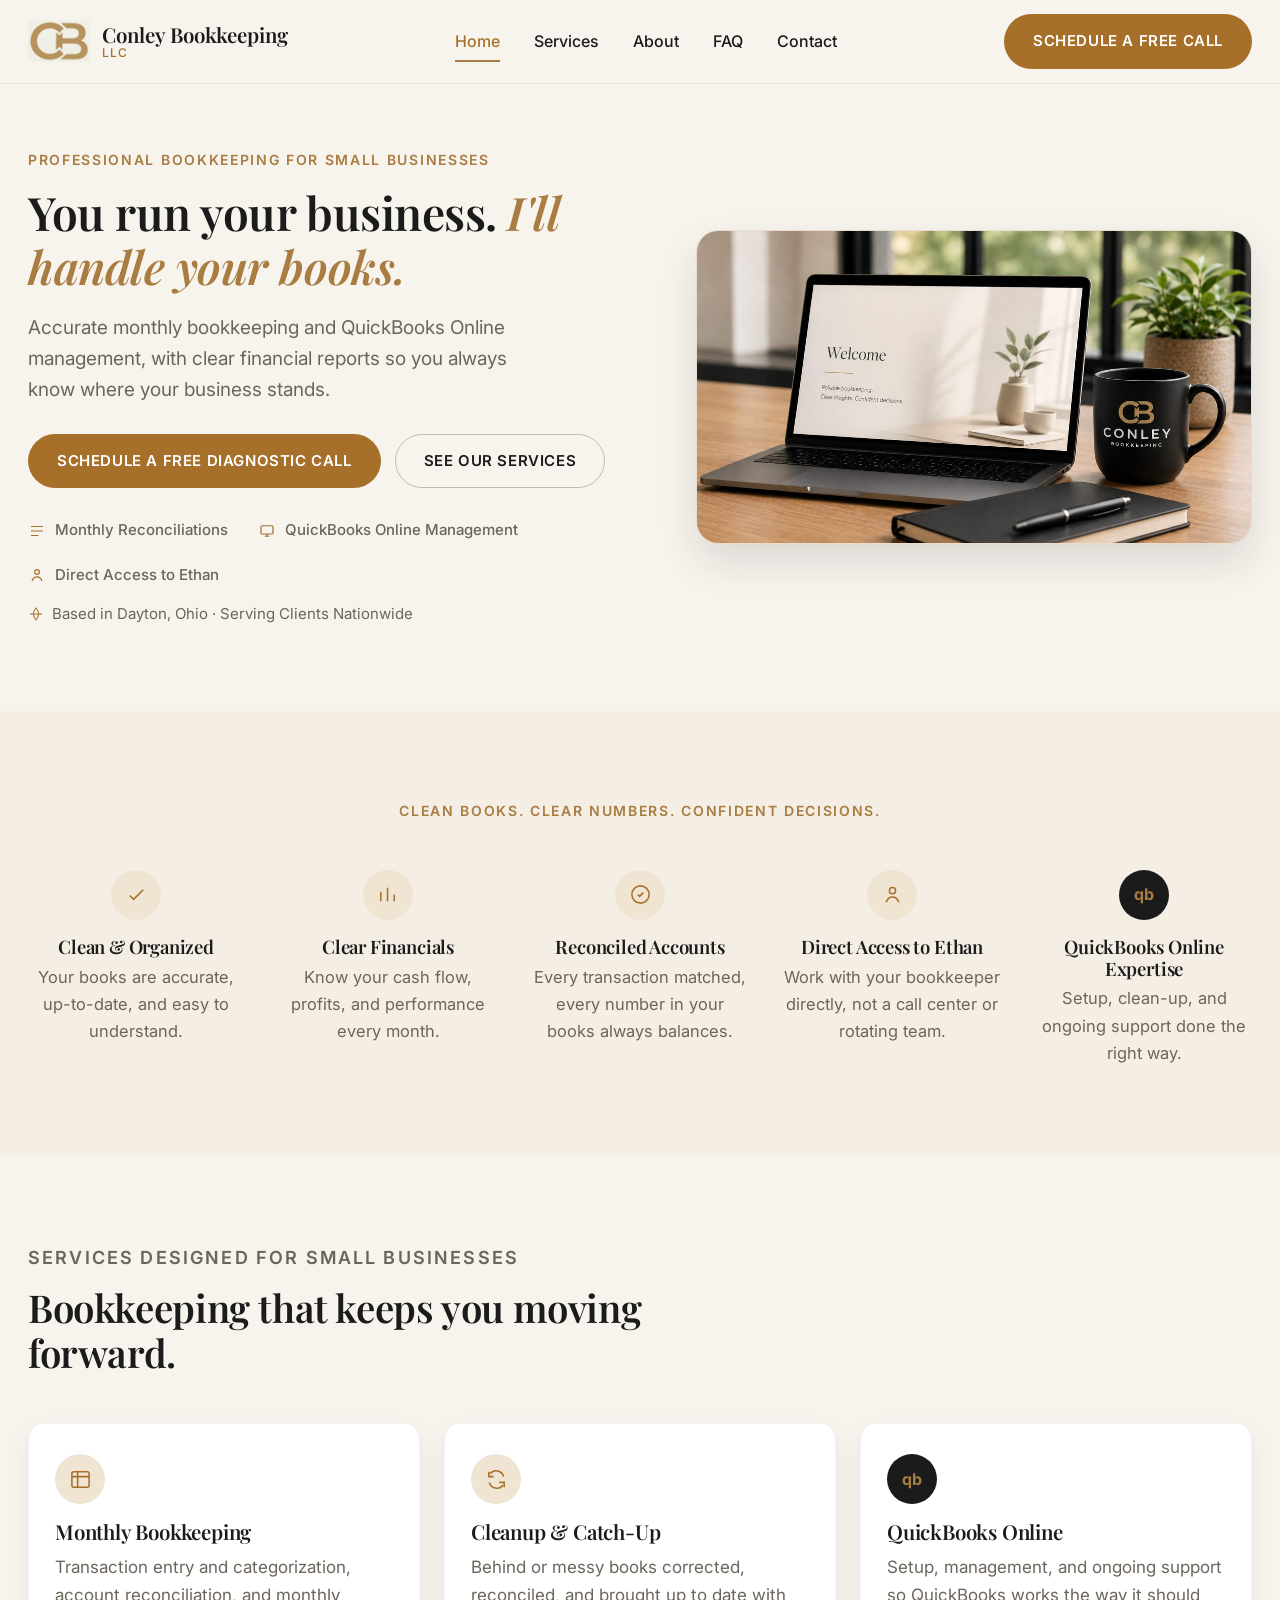
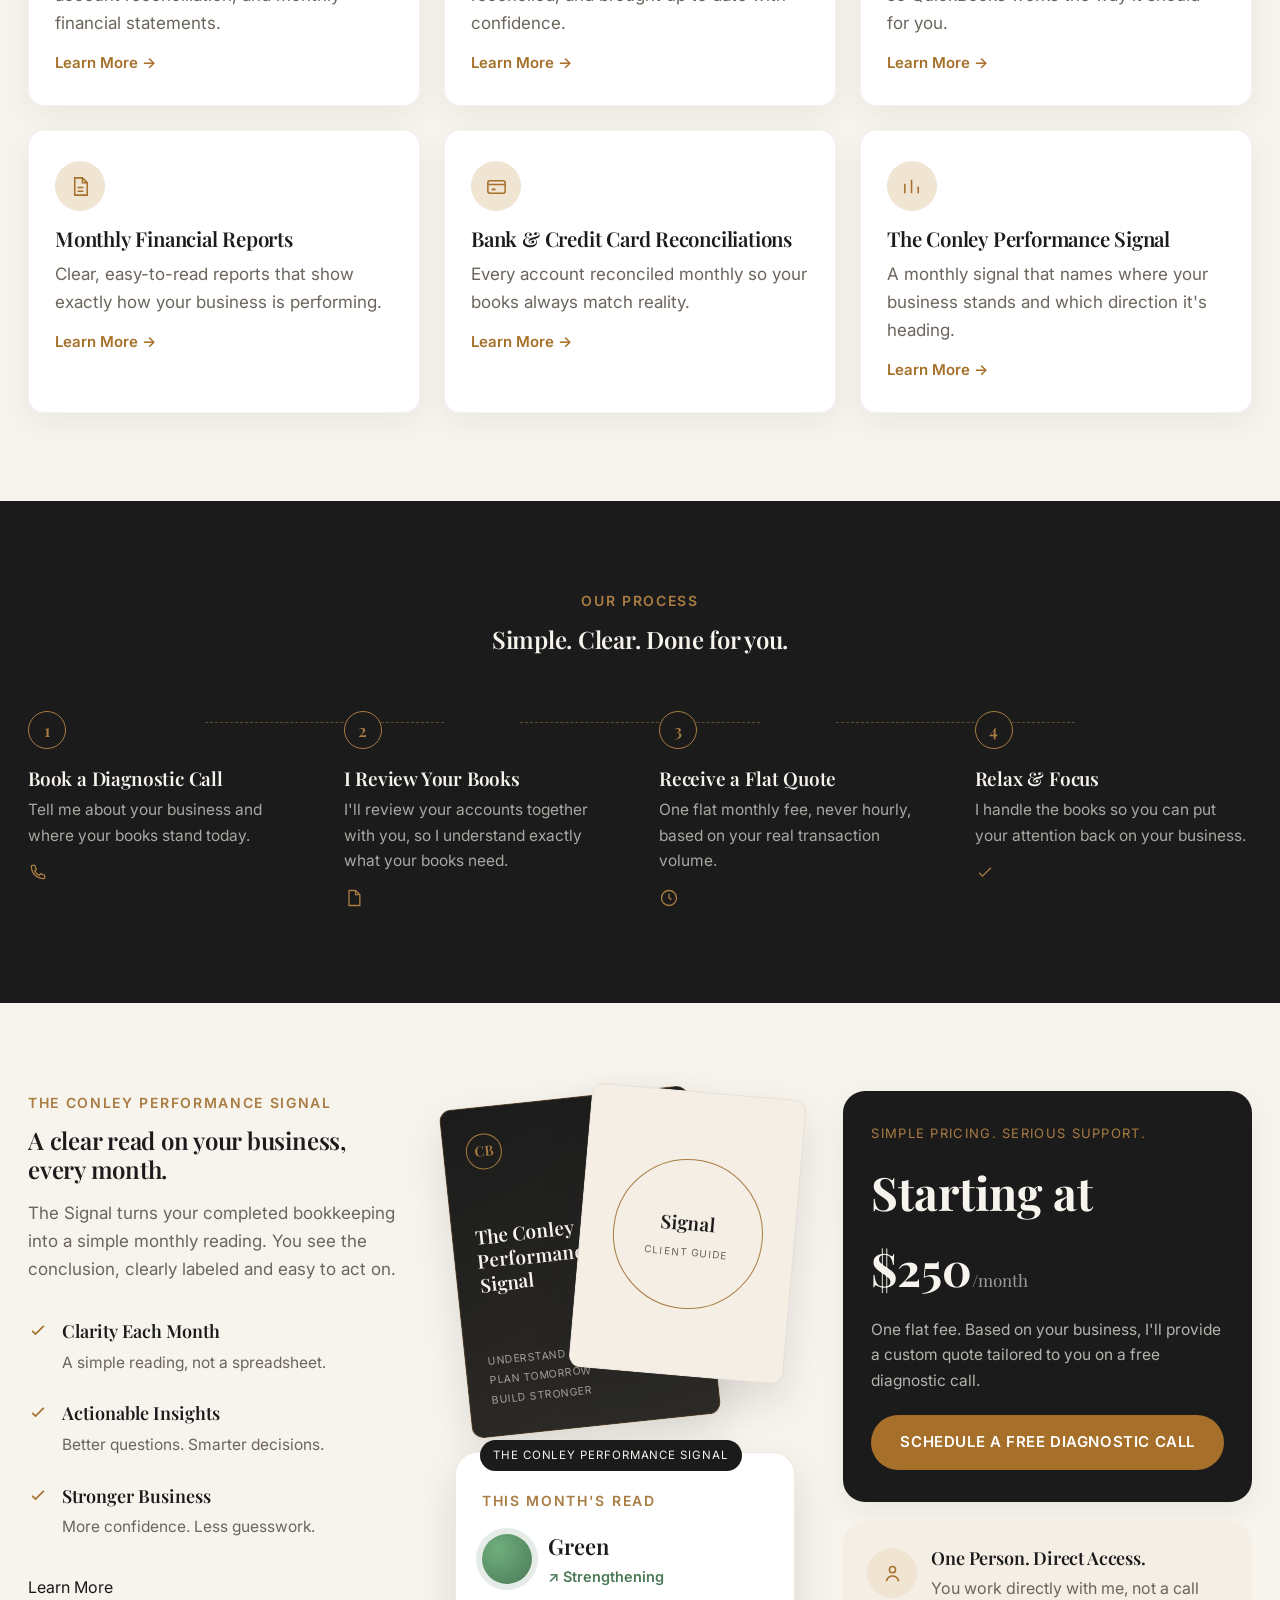
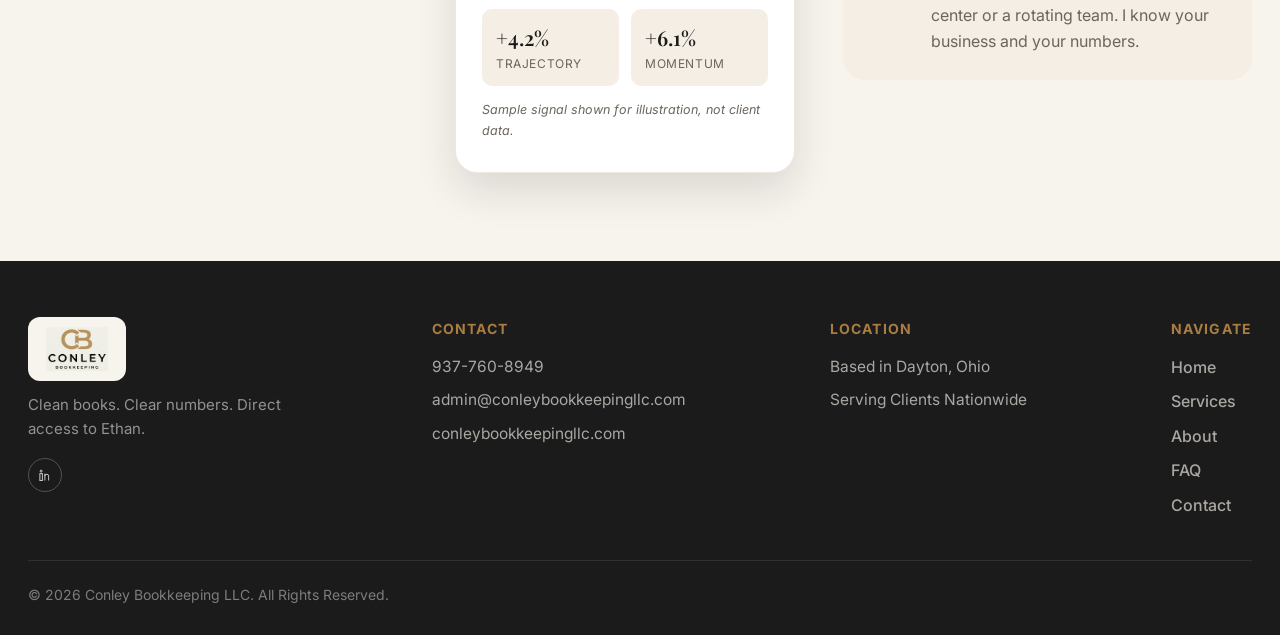
==== commit a39ab3ba: "Fix Performance Signal add-on labeling, resize About portrait, boost box text - Services page: the P" ====
--- a/index.html
+++ b/index.html
@@ -166,7 +166,7 @@
   @media(min-width:1100px){.feature-cols{grid-template-columns:repeat(5,1fr);}}
   .feature-col{text-align:center; display:flex; flex-direction:column; align-items:center;}
   .feature-col h3{font-size:18.5px; margin-bottom:6px;}
-  .feature-col p{font-size:15.5px; color:var(--muted);}
+  .feature-col p{font-size:16.5px; color:var(--muted);}
 
   /* Section head (left aligned) */
   .section-head{max-width:660px; margin-bottom:48px;}
@@ -188,7 +188,7 @@
   }
   .card:hover{transform:translateY(-6px); box-shadow:var(--shadow-lift);}
   .card h3{font-size:20.5px; margin-bottom:8px;}
-  .card p{font-size:16px; color:var(--muted);}
+  .card p{font-size:17px; color:var(--muted);}
   .card .learn{display:inline-block; margin-top:14px; font-size:15px; font-weight:600; color:var(--gold-deep);}
   .card .learn::after{content:" →"; transition:margin .2s ease;}
   .card:hover .learn::after{margin-left:4px;}
@@ -286,7 +286,7 @@
   .pricing-panel p{font-size:15.5px; color:rgba(247,243,237,0.7); margin-bottom:22px;}
   .side-panel{background:var(--cream-alt); border-radius:var(--radius-lg); padding:26px 24px; margin-top:20px; display:flex; gap:14px; align-items:flex-start;}
   .side-panel h4{font-size:18px; margin-bottom:6px;}
-  .side-panel p{font-size:15px; color:var(--muted);}
+  .side-panel p{font-size:16px; color:var(--muted);}
 
   /* Included/Not included panel */
   .split-panel{background:var(--ink); color:var(--cream); border-radius:var(--radius-lg); padding:8px; box-shadow:var(--shadow);}
@@ -303,7 +303,7 @@
   /* Scenario cards */
   .scenario-card{background:var(--white); border-radius:var(--radius); padding:28px 24px; border:1px solid rgba(27,27,27,0.06); box-shadow:var(--shadow);}
   .scenario-card h3{font-size:19px; margin-bottom:8px;}
-  .scenario-card p{font-size:15.5px; color:var(--muted); margin-bottom:14px;}
+  .scenario-card p{font-size:16.5px; color:var(--muted); margin-bottom:14px;}
   .scenario-card .learn{font-size:15px; font-weight:600; color:var(--gold-deep);}
 
   /* CTA banner */
@@ -326,7 +326,7 @@
   .faq-cat-head{display:flex; gap:16px; align-items:flex-start; margin-bottom:10px;}
   .faq-cat-head .icon-circle{margin-bottom:0;}
   .faq-cat-head h3{font-size:19.5px; margin-bottom:4px;}
-  .faq-cat-head p{font-size:15px; color:var(--muted);}
+  .faq-cat-head p{font-size:16px; color:var(--muted);}
   .faq-item{border-bottom:1px solid rgba(27,27,27,0.08);}
   .faq-item:last-child{border-bottom:none;}
   .faq-q{
@@ -337,7 +337,7 @@
   .faq-q .plus{font-size:22px; color:var(--gold-deep); transition:transform .3s ease; font-family:'Inter',sans-serif; font-weight:300; flex-shrink:0;}
   .faq-item.open .plus{transform:rotate(45deg);}
   .faq-a{max-height:0; overflow:hidden; transition:max-height .35s ease;}
-  .faq-a p{padding:0 2px 18px; font-size:15.5px; color:var(--muted); line-height:1.65;}
+  .faq-a p{padding:0 2px 18px; font-size:16.5px; color:var(--muted); line-height:1.65;}
   .faq-a p.pending{font-style:italic; color:#A88; }
 
   .before-book-strip{background:var(--cream-alt); border-radius:var(--radius-lg); padding:34px 30px; margin-top:20px;}
@@ -346,8 +346,8 @@
   @media(min-width:760px){.bb-grid{grid-template-columns:repeat(3,1fr);}}
   @media(min-width:1100px){.bb-grid{grid-template-columns:repeat(6,1fr);}}
   .bb-item svg{width:26px; height:26px; color:var(--gold-deep); margin:0 auto 10px;}
-  .bb-item h5{font-size:15px; margin-bottom:4px;}
-  .bb-item p{font-size:13px; color:var(--muted);}
+  .bb-item h5{font-size:15.5px; margin-bottom:4px;}
+  .bb-item p{font-size:14px; color:var(--muted);}
 
   /* Contact page */
   .contact-info-grid{display:grid; grid-template-columns:1fr; gap:24px;}
@@ -373,7 +373,7 @@
   @media(min-width:960px){.contact-main-grid{grid-template-columns:1fr 1fr;}}
   .form-card, .booking-card{background:var(--white); border-radius:var(--radius-lg); padding:32px 30px; box-shadow:var(--shadow); border:1px solid rgba(27,27,27,0.05);}
   .form-card h3, .booking-card h3{font-size:22px; margin-bottom:6px;}
-  .form-card > p, .booking-card > p{font-size:15.5px; color:var(--muted); margin-bottom:22px;}
+  .form-card > p, .booking-card > p{font-size:16.5px; color:var(--muted); margin-bottom:22px;}
   .form-row{display:grid; grid-template-columns:1fr; gap:16px; margin-bottom:16px;}
   @media(min-width:520px){.form-row.two{grid-template-columns:1fr 1fr;}}
   .field label{display:block; font-size:14.5px; font-weight:600; margin-bottom:7px; color:var(--ink);}
@@ -699,7 +699,7 @@
           <div class="icon-circle"><svg viewBox="0 0 24 24" fill="none" stroke="currentColor"><path d="M4 19V9M11 19V5M18 19v-7"/></svg></div>
           <h3>The Conley Performance Signal</h3>
           <p>A monthly signal that names where your business stands and which direction it's heading.</p>
-          <span class="learn" style="cursor:default;">Included Every Month</span>
+          <span class="learn" data-page="contact">Paid Monthly Add-On</span>
         </div>
       </div>
     </div>
@@ -808,7 +808,7 @@
 <div class="page" id="about">
   <section class="section-cream" style="padding-top:64px;">
     <div class="container hero-grid">
-      <div class="reveal in-view">
+      <div class="reveal in-view" style="max-width:400px;">
         <div class="hero-image">
           <img src="[data-uri]" alt="Ethan Conley, Founder of Conley Bookkeeping LLC" loading="lazy">
         </div>
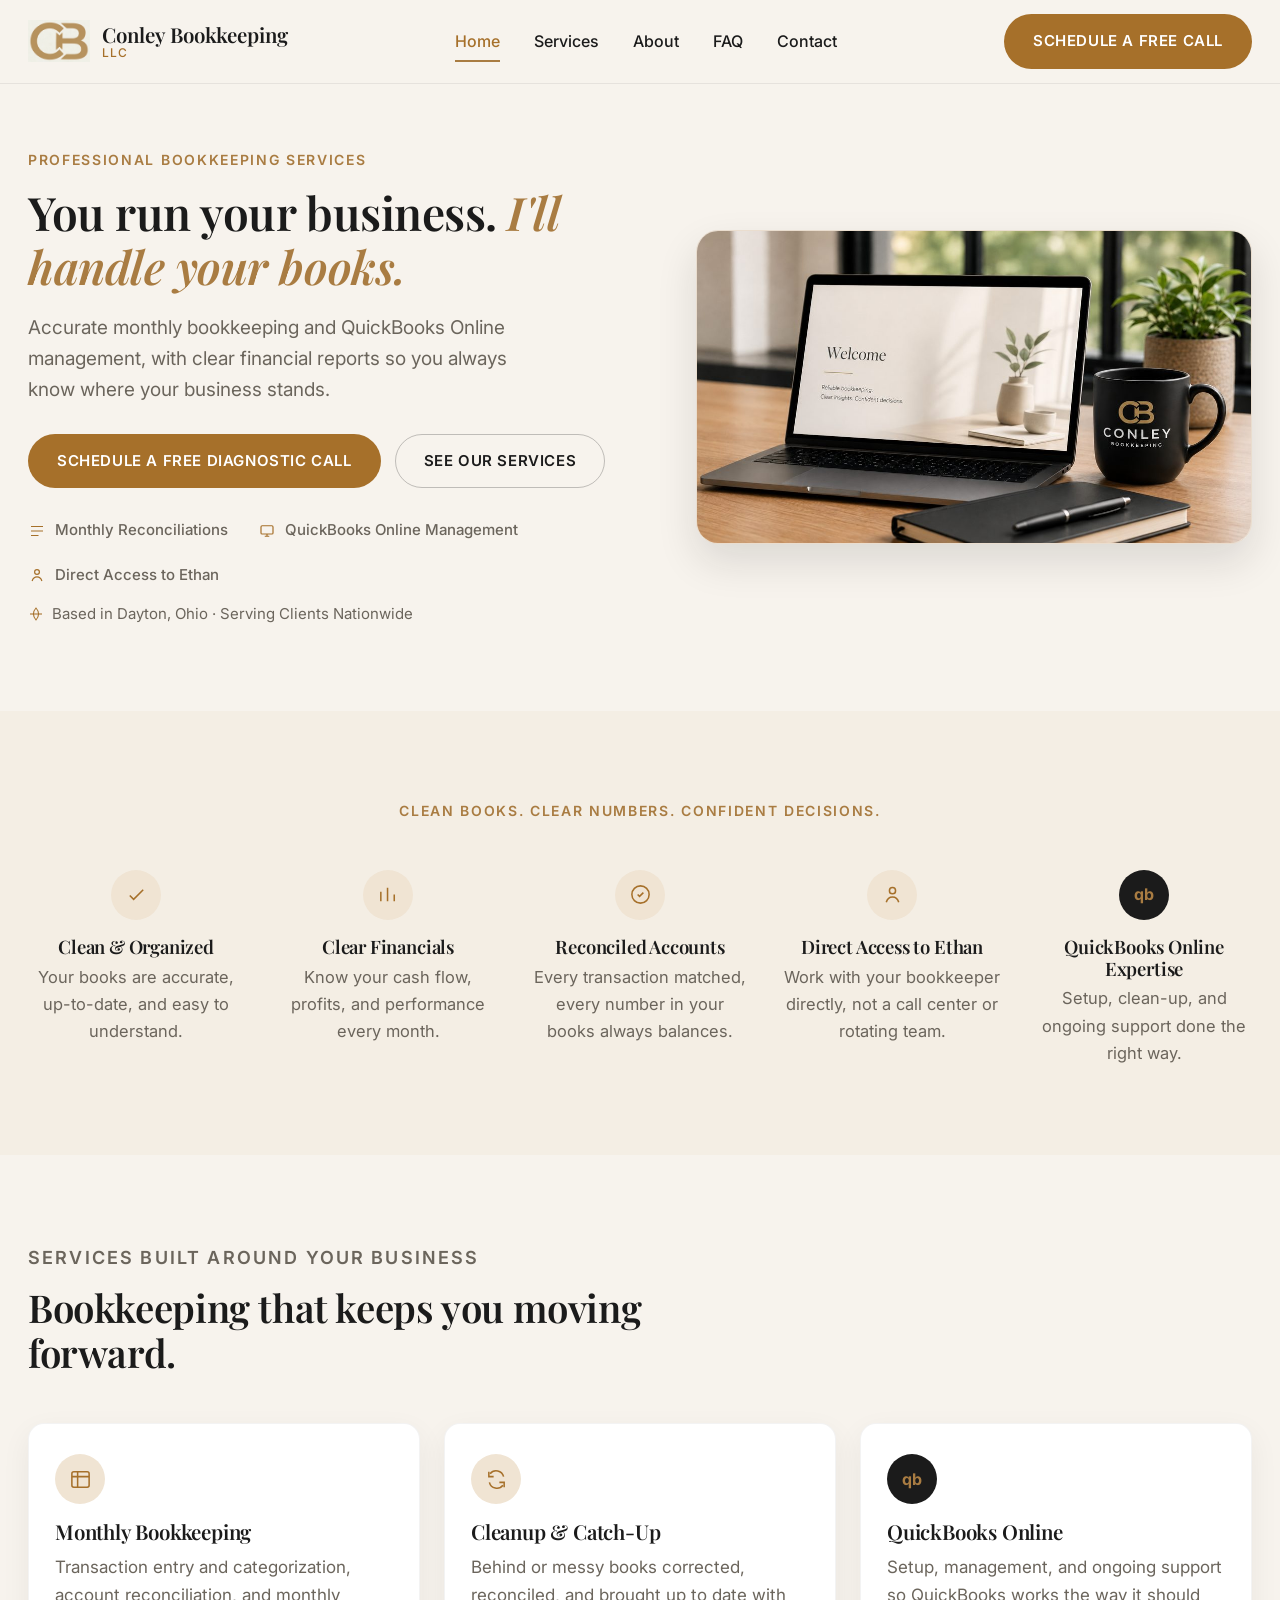
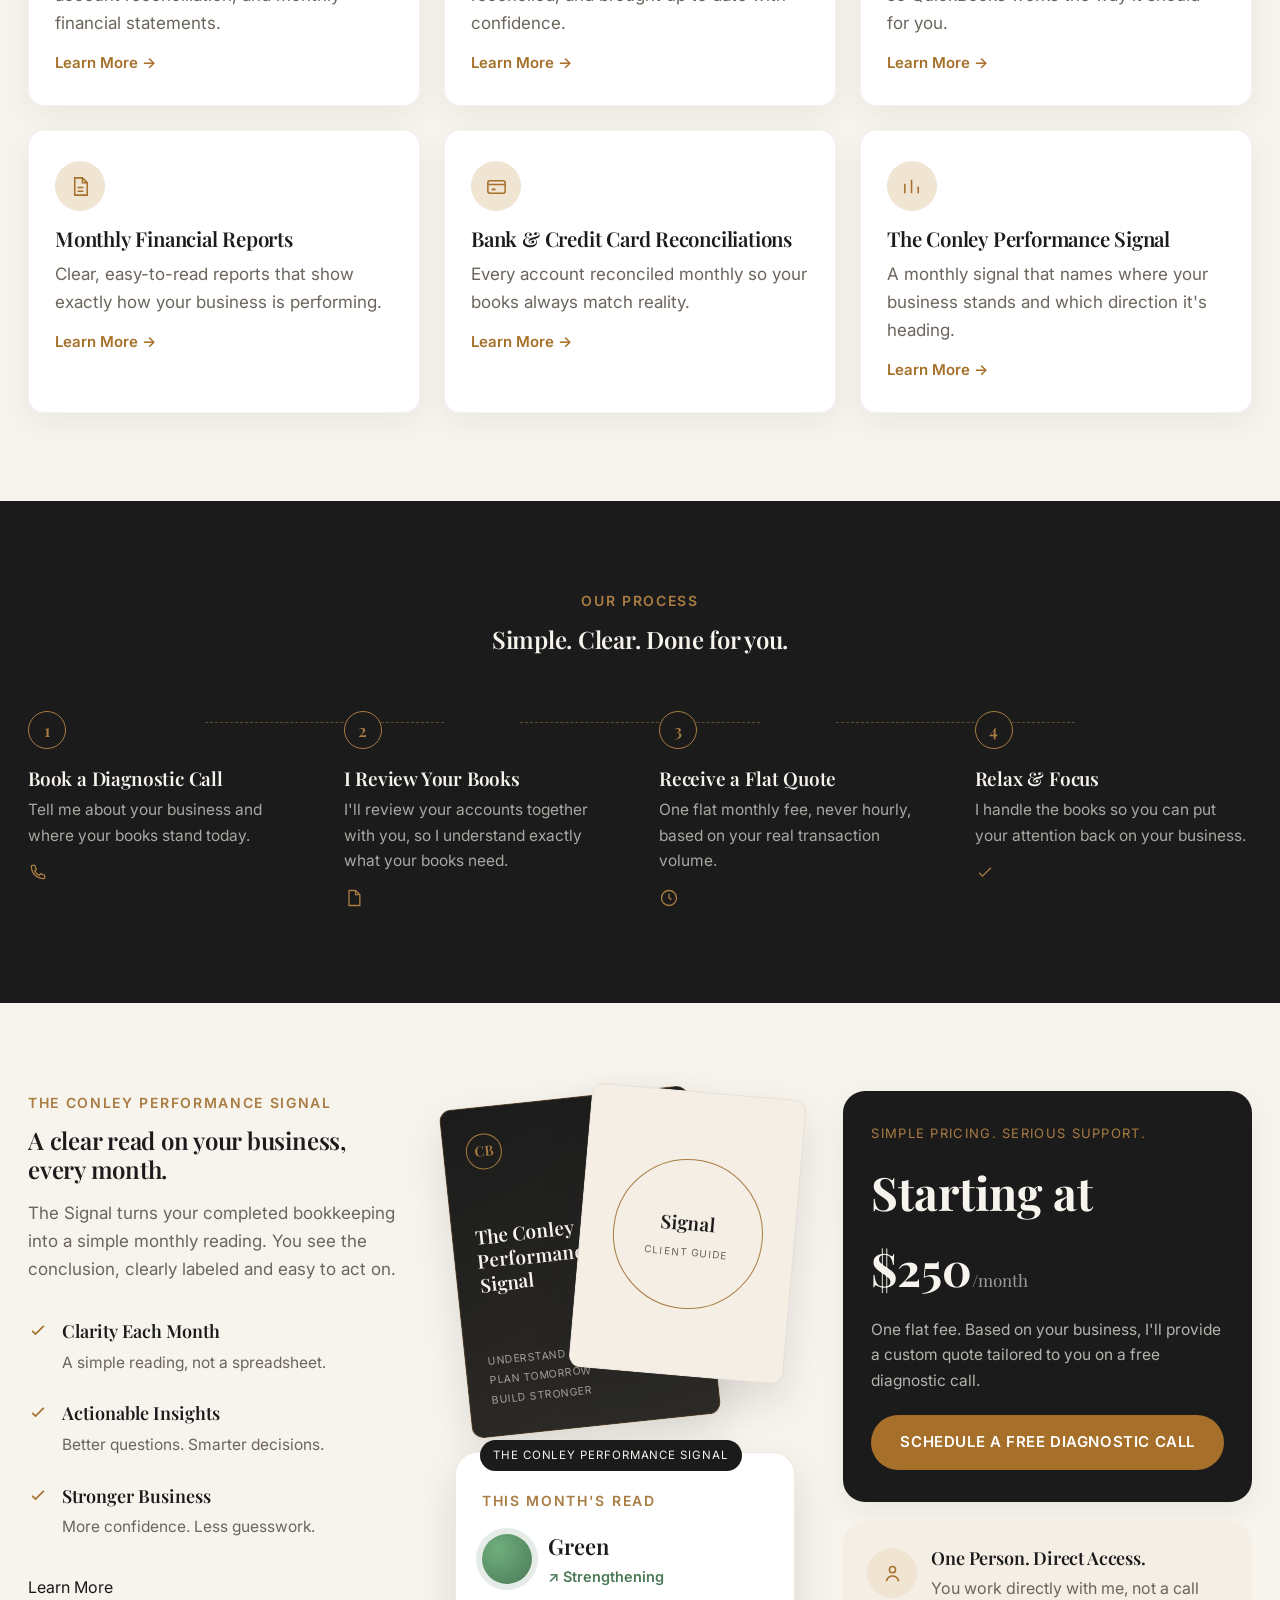
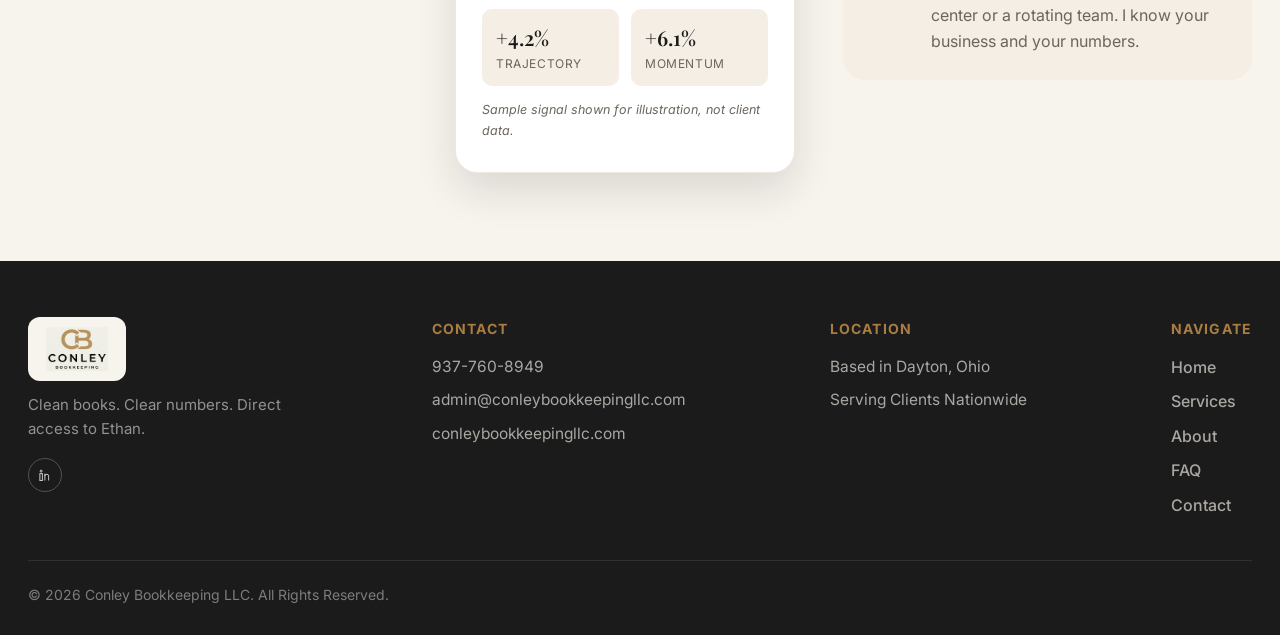
==== commit 02fce475: "Remove "small business" references site-wide Reworded titles, meta descriptions, hero/section eyebro" ====
--- a/index.html
+++ b/index.html
@@ -3,440 +3,51 @@
 <head>
 <meta charset="UTF-8">
 <meta name="viewport" content="width=device-width, initial-scale=1.0">
-<title>Conley Bookkeeping LLC — Clean Books for Small Businesses | Dayton, Ohio</title>
-<meta name="description" content="Conley Bookkeeping LLC provides clean, reliable bookkeeping for small businesses with direct access to your bookkeeper. Based in Dayton, Ohio, serving clients nationwide.">
+<title>Conley Bookkeeping LLC — Clean Books, Done Right | Dayton, Ohio</title>
+<meta name="description" content="Conley Bookkeeping LLC provides clean, reliable bookkeeping with direct access to your bookkeeper. Based in Dayton, Ohio, serving clients nationwide.">
 <meta name="author" content="Conley Bookkeeping LLC">
 <meta property="og:title" content="Conley Bookkeeping LLC — Clean Books. Clear Numbers.">
-<meta property="og:description" content="Clean, reliable bookkeeping for small businesses. Based in Dayton, Ohio, serving clients nationwide.">
+<meta property="og:description" content="Clean, reliable bookkeeping with direct access to your bookkeeper. Based in Dayton, Ohio, serving clients nationwide.">
 <meta property="og:type" content="website">
+<meta property="og:url" content="https://conleybookkeepingllc.com/">
+<link rel="canonical" href="https://conleybookkeepingllc.com/">
 <meta name="theme-color" content="#A6702A">
-<link rel="icon" type="image/png" href="[data-uri]">
+<link rel="icon" type="image/png" href="assets/favicon.png">
 <link rel="preconnect" href="https://fonts.googleapis.com">
 <link rel="preconnect" href="https://fonts.gstatic.com" crossorigin>
 <link href="https://fonts.googleapis.com/css2?family=Playfair+Display:ital,wght@0,500;0,600;0,700;1,500;1,600&family=Inter:wght@300;400;500;600;700&display=swap" rel="stylesheet">
-<style>
-  :root{
-    --gold:#A97C42;
-    --gold-deep:#A6702A;
-    --gold-tint:#F0E4D3;
-    --cream:#F7F3ED;
-    --cream-alt:#F4EEE4;
-    --ink:#1B1B1B;
-    --white:#FFFFFF;
-    --green:#4C7A57;
-    --red:#B4553E;
-    --muted:#6B655C;
-    --radius:16px;
-    --radius-lg:22px;
-    --shadow:0 10px 30px rgba(27,27,27,0.06);
-    --shadow-lift:0 18px 40px rgba(27,27,27,0.12);
-  }
-  *{box-sizing:border-box; margin:0; padding:0;}
-  html{scroll-behavior:smooth;}
-  body{
-    font-family:'Inter', -apple-system, sans-serif;
-    color:var(--ink);
-    background:var(--cream);
-    line-height:1.65;
-    -webkit-font-smoothing:antialiased;
-  }
-  h1,h2,h3,h4{
-    font-family:'Playfair Display', Georgia, serif;
-    font-weight:600;
-    line-height:1.18;
-    letter-spacing:-0.01em;
-  }
-  a{color:inherit; text-decoration:none;}
-  img{max-width:100%; display:block;}
-  .container{max-width:1800px; margin:0 auto; padding:0 28px;}
-  .eyebrow{
-    font-size:14px; font-weight:600; letter-spacing:0.12em; text-transform:uppercase;
-    color:var(--gold);
-  }
-  .accent{color:var(--gold); font-style:italic; font-family:'Playfair Display',serif;}
-  :focus-visible{outline:2px solid var(--gold-deep); outline-offset:3px;}
-
-  /* NAV */
-  header.nav{
-    position:sticky; top:0; z-index:50;
-    background:rgba(247,243,237,0.94);
-    backdrop-filter:blur(8px);
-    border-bottom:1px solid rgba(27,27,27,0.08);
-  }
-  .nav-inner{
-    display:flex; align-items:center; justify-content:space-between;
-    padding:14px 28px; max-width:1800px; margin:0 auto;
-  }
-  .logo-mark{display:flex; align-items:center; gap:12px;}
-  .logo-mark img{height:42px; width:auto;}
-  .logo-mark .brand-name{font-family:'Playfair Display',serif; font-weight:600; font-size:20.5px; color:var(--ink); line-height:1.15; white-space:nowrap;}
-  .logo-mark .brand-name span{display:block; font-family:'Inter',sans-serif; font-weight:500; font-size:12px; letter-spacing:0.1em; text-transform:uppercase; color:var(--gold-deep);}
-  @media(max-width:480px){.logo-mark .brand-name{font-size:17px;} .logo-mark .brand-name span{font-size:10.5px;}}
-  .nav-links{display:none;}
-  @media(min-width:1000px){.nav-links{display:flex;}}
-  .nav-links{gap:34px; align-items:center;}
-  .nav-link{
-    font-size:16px; font-weight:500; color:var(--ink);
-    position:relative; padding:4px 0; cursor:pointer;
-    transition:color .2s ease;
-  }
-  .nav-link::after{
-    content:""; position:absolute; left:0; bottom:-3px; height:1.5px; width:0%;
-    background:var(--gold); transition:width .25s ease;
-  }
-  .nav-link:hover, .nav-link.active{color:var(--gold-deep);}
-  .nav-link:hover::after, .nav-link.active::after{width:100%;}
-  .btn{
-    display:inline-flex; align-items:center; justify-content:center; gap:8px;
-    font-family:'Inter',sans-serif; font-size:15px; font-weight:600;
-    letter-spacing:0.04em; text-transform:uppercase;
-    padding:14px 28px; border-radius:999px; cursor:pointer;
-    border:1.5px solid transparent; transition:transform .2s ease, box-shadow .2s ease, background .2s ease;
-    white-space:nowrap;
-  }
-  .btn-gold{background:var(--gold-deep); color:var(--white);}
-  .btn-gold:hover{background:#8f5c22; transform:translateY(-2px); box-shadow:var(--shadow-lift);}
-  .btn-outline{background:transparent; color:var(--ink); border-color:rgba(27,27,27,0.25);}
-  .btn-outline:hover{border-color:var(--ink); transform:translateY(-2px);}
-  .btn-outline-light{background:transparent; color:var(--white); border-color:rgba(255,255,255,0.5);}
-  .btn-outline-light:hover{border-color:var(--white); transform:translateY(-2px);}
-  .btn-dark{background:var(--ink); color:var(--cream);}
-  .btn-dark:hover{background:#000; transform:translateY(-2px); box-shadow:var(--shadow-lift);}
-  .nav-cta{display:none;}
-  @media(min-width:1000px){.nav-cta{display:inline-flex;}}
-  .mobile-toggle{display:block; background:none; border:none; font-size:25.5px; cursor:pointer; color:var(--ink);}
-  @media(min-width:1000px){.mobile-toggle{display:none;}}
-  .nav-links.mobile-open{
-    display:flex; position:absolute; top:100%; left:0; right:0;
-    flex-direction:column; background:var(--cream); padding:20px 28px 26px;
-    border-bottom:1px solid rgba(27,27,27,0.08); gap:18px;
-  }
-
-  /* PAGES */
-  .page{display:none;}
-  .page.active{display:block; animation:fadeIn .5s ease;}
-  @keyframes fadeIn{from{opacity:0; transform:translateY(8px);} to{opacity:1; transform:translateY(0);}}
-
-  section{padding:88px 0;}
-  .section-cream{background:var(--cream);}
-  .section-alt{background:var(--cream-alt);}
-  .section-white{background:var(--white);}
-  .section-dark{background:var(--ink); color:var(--cream);}
-  .section-dark .eyebrow{color:var(--gold);}
-
-  .reveal{opacity:0; transform:translateY(22px); transition:opacity .7s ease, transform .7s ease;}
-  .reveal.in-view{opacity:1; transform:translateY(0);}
-  @media (prefers-reduced-motion:reduce){
-    .reveal{opacity:1; transform:none; transition:none;}
-    *{scroll-behavior:auto !important;}
-  }
-
-  /* HERO (shared pattern across pages) */
-  .hero{padding:64px 0 84px;}
-  .hero-grid{display:grid; grid-template-columns:1fr; gap:56px; align-items:center;}
-  @media(min-width:920px){.hero-grid{grid-template-columns:1.1fr 1fr;}}
-  .hero h1{font-size:clamp(2.3rem, 3.6vw, 3.56rem); margin:14px 0 18px;}
-  .hero p.lead{font-size:19px; color:var(--muted); max-width:520px; margin-bottom:28px;}
-  .hero-ctas{display:flex; flex-wrap:wrap; gap:14px; margin-bottom:30px;}
-  .badge-row{display:flex; flex-wrap:wrap; gap:20px 30px; margin-bottom:14px;}
-  .badge-item{display:flex; align-items:center; gap:9px; font-size:15px; color:var(--muted); font-weight:500;}
-  .badge-item svg{width:18px; height:18px; color:var(--gold-deep); flex-shrink:0;}
-  .hero-location{font-size:15px; color:var(--muted); display:flex; align-items:center; gap:8px;}
-  .hero-location svg{width:16px; height:16px; color:var(--gold-deep);}
-  .hero-image{border-radius:var(--radius-lg); overflow:hidden; box-shadow:var(--shadow-lift); border:1px solid rgba(169,124,66,0.18);}
-  .hero-image img{width:100%; height:auto; display:block;}
-
-  /* Icon circle */
-  .icon-circle{
-    width:50px; height:50px; border-radius:50%; background:var(--gold-tint);
-    display:flex; align-items:center; justify-content:center; margin-bottom:16px; flex-shrink:0;
-  }
-  .icon-circle svg{width:23px; height:23px; color:var(--gold-deep); stroke-width:1.6;}
-  .icon-circle.dark{background:rgba(169,124,66,0.16);}
-  .qb-badge{
-    width:50px; height:50px; border-radius:50%; background:var(--ink);
-    display:flex; align-items:center; justify-content:center; margin-bottom:16px; flex-shrink:0;
-    font-family:'Inter',sans-serif; font-weight:700; font-size:16px; color:var(--gold); letter-spacing:0.02em;
-  }
-
-  /* Feature band (icon columns, centered) */
-  .feature-band-head{text-align:center; max-width:700px; margin:0 auto 48px;}
-  .feature-cols{display:grid; grid-template-columns:1fr; gap:36px;}
-  @media(min-width:700px){.feature-cols{grid-template-columns:repeat(2,1fr);}}
-  @media(min-width:1100px){.feature-cols{grid-template-columns:repeat(5,1fr);}}
-  .feature-col{text-align:center; display:flex; flex-direction:column; align-items:center;}
-  .feature-col h3{font-size:18.5px; margin-bottom:6px;}
-  .feature-col p{font-size:16.5px; color:var(--muted);}
-
-  /* Section head (left aligned) */
-  .section-head{max-width:660px; margin-bottom:48px;}
-  .section-head.centered{margin-left:auto; margin-right:auto; text-align:center;}
-  .section-head h2{font-size:clamp(1.95rem, 3vw, 2.64rem); margin:12px 0 14px;}
-  .section-head p{color:var(--muted); font-size:18px;}
-  .section-dark .section-head p{color:rgba(247,243,237,0.72);}
-
-  /* Card grids */
-  .card-grid{display:grid; grid-template-columns:1fr; gap:24px;}
-  @media(min-width:700px){.card-grid.cols-2{grid-template-columns:1fr 1fr;}}
-  @media(min-width:920px){.card-grid.cols-3{grid-template-columns:repeat(3,1fr);} .card-grid.cols-4{grid-template-columns:repeat(4,1fr);}}
-  @media(min-width:1300px){.card-grid.cols-5{grid-template-columns:repeat(5,1fr);}}
-  @media(min-width:920px) and (max-width:1299px){.card-grid.cols-5{grid-template-columns:repeat(3,1fr);}}
-  .card{
-    background:var(--white); border-radius:var(--radius); padding:30px 26px;
-    box-shadow:var(--shadow); transition:transform .25s ease, box-shadow .25s ease;
-    border:1px solid rgba(27,27,27,0.05);
-  }
-  .card:hover{transform:translateY(-6px); box-shadow:var(--shadow-lift);}
-  .card h3{font-size:20.5px; margin-bottom:8px;}
-  .card p{font-size:17px; color:var(--muted);}
-  .card .learn{display:inline-block; margin-top:14px; font-size:15px; font-weight:600; color:var(--gold-deep);}
-  .card .learn::after{content:" →"; transition:margin .2s ease;}
-  .card:hover .learn::after{margin-left:4px;}
-
-  /* Process band */
-  .process-grid{display:grid; grid-template-columns:1fr; gap:38px; margin-top:50px;}
-  @media(min-width:860px){.process-grid{grid-template-columns:repeat(4,1fr);}}
-  .process-step{position:relative; padding-top:8px;}
-  .process-num{
-    width:38px; height:38px; border-radius:50%; border:1.5px solid var(--gold);
-    display:flex; align-items:center; justify-content:center; font-family:'Playfair Display',serif; font-weight:600;
-    font-size:17px; color:var(--gold); margin-bottom:18px; background:var(--ink); position:relative; z-index:1;
-  }
-  .process-grid::before{content:none;}
-  .process-connector{display:none;}
-  @media(min-width:860px){
-    .process-step:not(:last-child)::after{
-      content:""; position:absolute; top:19px; left:calc(50% + 38px); width:calc(100% - 38px);
-      border-top:1.5px dashed rgba(169,124,66,0.5);
-    }
-  }
-  .process-step h4{font-size:19px; margin-bottom:8px; color:var(--cream);}
-  .process-step p{font-size:15.5px; color:rgba(247,243,237,0.65); margin-bottom:14px;}
-  .process-step .proc-icon{width:20px; height:20px; color:var(--gold);}
-</style>
+<link rel="stylesheet" href="style.css">
 </head>
-<style>
-  /* Performance Signal block */
-  .signal-block-grid{display:grid; grid-template-columns:1fr; gap:48px; align-items:start;}
-  @media(min-width:1000px){.signal-block-grid{grid-template-columns:1fr 0.9fr 0.75fr;}}
-  .signal-checklist{list-style:none; margin-top:22px;}
-  .signal-checklist li{display:flex; gap:14px; padding:12px 0; align-items:flex-start;}
-  .signal-checklist li svg{width:20px; height:20px; color:var(--gold-deep); flex-shrink:0; margin-top:3px;}
-  .signal-checklist li strong{display:block; font-family:'Playfair Display',serif; font-size:18px; font-weight:600; margin-bottom:2px;}
-  .signal-checklist li span{font-size:15.5px; color:var(--muted);}
-
-  .signal-visual-col{max-width:470px; margin:0 auto;}
-  .signal-visual-stack{position:relative; height:345px;}
-  .book-cover{
-    position:absolute; top:6px; left:0; width:250px; height:330px; border-radius:12px;
-    background:linear-gradient(160deg, var(--ink), #2E2C28);
-    box-shadow:var(--shadow-lift); color:var(--cream); z-index:1;
-    padding:26px 30px 26px 22px; display:flex; flex-direction:column; justify-content:space-between;
-    transform:rotate(-6deg);
-    border:1px solid rgba(169,124,66,0.35);
-  }
-  .book-mark{
-    width:36px; height:36px; border-radius:50%; border:1px solid var(--gold);
-    display:flex; align-items:center; justify-content:center; font-family:'Playfair Display',serif; font-weight:600; font-size:14px; color:var(--gold); flex-shrink:0;
-  }
-  .book-title{font-family:'Playfair Display',serif; font-size:19px; font-weight:600; line-height:1.25;}
-  .book-tagline{font-size:10.5px; letter-spacing:0.05em; text-transform:uppercase; color:rgba(247,243,237,0.6); line-height:1.85;}
-  .book-badge{
-    position:absolute; top:0; right:0; width:215px; height:285px; border-radius:12px;
-    background:var(--cream-alt); box-shadow:var(--shadow-lift); z-index:2;
-    transform:rotate(5deg);
-    display:flex; align-items:center; justify-content:center;
-    border:1px solid rgba(27,27,27,0.06);
-  }
-  .badge-ring{
-    width:150px; height:150px; border-radius:50%; border:1.5px solid var(--gold);
-    display:flex; flex-direction:column; align-items:center; justify-content:center; text-align:center;
-  }
-  .badge-word{font-family:'Playfair Display',serif; font-size:19px; font-weight:600; color:var(--ink);}
-  .badge-sub{font-size:10px; letter-spacing:0.12em; text-transform:uppercase; color:var(--muted); margin-top:6px;}
-
-  .signal-card{
-    background:var(--white); border-radius:var(--radius-lg); padding:30px 26px;
-    box-shadow:var(--shadow-lift); border:1px solid rgba(169,124,66,0.18);
-    position:relative; z-index:3; max-width:340px; width:100%; margin:16px auto 0;
-  }
-  .signal-card .tag{
-    position:absolute; top:-13px; left:24px; background:var(--ink); color:var(--cream);
-    font-size:11.5px; letter-spacing:0.08em; text-transform:uppercase; padding:6px 13px; border-radius:999px;
-  }
-  .signal-light-row{display:flex; align-items:center; gap:16px; margin:16px 0 20px;}
-  .signal-dot{
-    width:50px; height:50px; border-radius:50%;
-    background:radial-gradient(circle at 32% 30%, #6fae7d, var(--green));
-    box-shadow:0 0 0 6px rgba(76,122,87,0.14);
-    flex-shrink:0;
-  }
-  .signal-status .name{font-family:'Playfair Display',serif; font-size:22px; font-weight:600;}
-  .signal-status .dir{font-size:14.5px; color:var(--green); font-weight:600;}
-  .signal-metrics{display:grid; grid-template-columns:1fr 1fr; gap:12px; margin-bottom:14px;}
-  .signal-metric{background:var(--cream-alt); border-radius:10px; padding:12px 14px;}
-  .signal-metric .val{font-family:'Playfair Display',serif; font-size:20.5px; font-weight:600; color:var(--ink);}
-  .signal-metric .lbl{font-size:12px; color:var(--muted); text-transform:uppercase; letter-spacing:0.05em;}
-  .signal-card .sample-note{font-size:12.5px; font-style:italic; color:var(--muted);}
-
-  .pricing-panel{background:var(--ink); color:var(--cream); border-radius:var(--radius-lg); padding:32px 28px; box-shadow:var(--shadow);}
-  .pricing-panel .tag-line{font-size:13px; letter-spacing:0.1em; text-transform:uppercase; color:var(--gold); margin-bottom:10px;}
-  .pricing-panel .amount{font-family:'Playfair Display',serif; font-size:46px; font-weight:700; margin:4px 0 10px;}
-  .pricing-panel .amount span{font-size:17px; font-weight:400; color:rgba(247,243,237,0.6);}
-  .pricing-panel p{font-size:15.5px; color:rgba(247,243,237,0.7); margin-bottom:22px;}
-  .side-panel{background:var(--cream-alt); border-radius:var(--radius-lg); padding:26px 24px; margin-top:20px; display:flex; gap:14px; align-items:flex-start;}
-  .side-panel h4{font-size:18px; margin-bottom:6px;}
-  .side-panel p{font-size:16px; color:var(--muted);}
-
-  /* Included/Not included panel */
-  .split-panel{background:var(--ink); color:var(--cream); border-radius:var(--radius-lg); padding:8px; box-shadow:var(--shadow);}
-  .split-grid{display:grid; grid-template-columns:1fr; }
-  @media(min-width:760px){.split-grid{grid-template-columns:1fr 1fr;}}
-  .split-col{padding:32px 30px;}
-  .split-col h4{font-size:14px; letter-spacing:0.1em; text-transform:uppercase; color:var(--gold); margin-bottom:18px;}
-  .split-list{list-style:none;}
-  .split-list li{display:flex; gap:12px; align-items:center; padding:11px 0; font-size:16px; border-bottom:1px solid rgba(247,243,237,0.08);}
-  .split-list li svg{width:16px; height:16px; flex-shrink:0;}
-  .split-list.yes li svg{color:#7CB893;}
-  .split-list.no li svg{color:#C97A63;}
-
-  /* Scenario cards */
-  .scenario-card{background:var(--white); border-radius:var(--radius); padding:28px 24px; border:1px solid rgba(27,27,27,0.06); box-shadow:var(--shadow);}
-  .scenario-card h3{font-size:19px; margin-bottom:8px;}
-  .scenario-card p{font-size:16.5px; color:var(--muted); margin-bottom:14px;}
-  .scenario-card .learn{font-size:15px; font-weight:600; color:var(--gold-deep);}
-
-  /* CTA banner */
-  .cta-banner{
-    background:var(--cream-alt); border-radius:var(--radius-lg); padding:32px 34px;
-    display:flex; flex-wrap:wrap; align-items:center; justify-content:space-between; gap:22px;
-  }
-  .cta-banner h4{font-size:22px; margin-bottom:4px; font-family:'Playfair Display',serif;}
-  .cta-banner p{font-size:15.5px; color:var(--muted);}
-  .cta-banner.gold{background:var(--gold-deep); color:var(--white);}
-  .cta-banner.gold h4{color:var(--white);}
-  .cta-banner.gold p{color:rgba(255,255,255,0.85);}
-  .cta-banner.gold .icon-badge{width:52px; height:52px; border-radius:50%; background:rgba(255,255,255,0.15); display:flex; align-items:center; justify-content:center; flex-shrink:0;}
-  .cta-banner.gold .icon-badge svg{width:24px; height:24px; color:var(--white);}
-
-  /* FAQ */
-  .faq-category-grid{display:grid; grid-template-columns:1fr; gap:26px; margin-top:44px;}
-  @media(min-width:960px){.faq-category-grid{grid-template-columns:1fr 1fr;}}
-  .faq-category{background:var(--white); border-radius:var(--radius-lg); padding:30px 28px; border:1px solid rgba(27,27,27,0.06); box-shadow:var(--shadow);}
-  .faq-cat-head{display:flex; gap:16px; align-items:flex-start; margin-bottom:10px;}
-  .faq-cat-head .icon-circle{margin-bottom:0;}
-  .faq-cat-head h3{font-size:19.5px; margin-bottom:4px;}
-  .faq-cat-head p{font-size:16px; color:var(--muted);}
-  .faq-item{border-bottom:1px solid rgba(27,27,27,0.08);}
-  .faq-item:last-child{border-bottom:none;}
-  .faq-q{
-    width:100%; text-align:left; background:none; border:none; cursor:pointer;
-    padding:16px 2px; display:flex; justify-content:space-between; align-items:center; gap:12px;
-    font-family:'Inter',sans-serif; font-size:16.5px; font-weight:600; color:var(--ink);
-  }
-  .faq-q .plus{font-size:22px; color:var(--gold-deep); transition:transform .3s ease; font-family:'Inter',sans-serif; font-weight:300; flex-shrink:0;}
-  .faq-item.open .plus{transform:rotate(45deg);}
-  .faq-a{max-height:0; overflow:hidden; transition:max-height .35s ease;}
-  .faq-a p{padding:0 2px 18px; font-size:16.5px; color:var(--muted); line-height:1.65;}
-  .faq-a p.pending{font-style:italic; color:#A88; }
-
-  .before-book-strip{background:var(--cream-alt); border-radius:var(--radius-lg); padding:34px 30px; margin-top:20px;}
-  .before-book-strip h3{text-align:center; font-size:clamp(1.49rem, 2.4vw, 1.95rem); margin-bottom:26px;}
-  .bb-grid{display:grid; grid-template-columns:1fr 1fr; gap:24px; text-align:center;}
-  @media(min-width:760px){.bb-grid{grid-template-columns:repeat(3,1fr);}}
-  @media(min-width:1100px){.bb-grid{grid-template-columns:repeat(6,1fr);}}
-  .bb-item svg{width:26px; height:26px; color:var(--gold-deep); margin:0 auto 10px;}
-  .bb-item h5{font-size:15.5px; margin-bottom:4px;}
-  .bb-item p{font-size:14px; color:var(--muted);}
-
-  /* Contact page */
-  .contact-info-grid{display:grid; grid-template-columns:1fr; gap:24px;}
-  @media(min-width:820px){.contact-info-grid{grid-template-columns:1fr 1fr;}}
-  .contact-card{background:var(--white); border-radius:var(--radius-lg); padding:32px 30px; box-shadow:var(--shadow); border:1px solid rgba(27,27,27,0.05);}
-  .contact-card h3{font-size:22px; margin-bottom:18px;}
-  .contact-row{display:flex; align-items:flex-start; gap:16px; padding:14px 0; border-bottom:1px solid rgba(27,27,27,0.07);}
-  .contact-row:last-child{border-bottom:none;}
-  .contact-row svg{width:19px; height:19px; color:var(--gold-deep); flex-shrink:0; margin-top:2px;}
-  .contact-row .label{font-size:12.5px; text-transform:uppercase; letter-spacing:0.06em; color:var(--muted);}
-  .contact-row .val{font-size:16.5px; font-weight:600; margin-top:2px;}
-  .book-call-card{background:var(--ink); color:var(--cream); border-radius:var(--radius-lg); padding:32px 30px; box-shadow:var(--shadow); display:flex; flex-direction:column; justify-content:center; height:100%;}
-  .book-call-card h3{color:var(--cream); font-size:27.5px; margin:10px 0 12px; font-family:'Playfair Display',serif;}
-  .book-call-card p{color:rgba(247,243,237,0.7); font-size:16px; margin-bottom:22px;}
-
-  .reassure-banner{background:var(--cream-alt); border-radius:var(--radius-lg); padding:26px 30px; display:flex; align-items:center; gap:18px; margin:44px 0;}
-  .reassure-banner .icon-badge{width:52px; height:52px; border-radius:50%; border:1.5px solid var(--gold); display:flex; align-items:center; justify-content:center; flex-shrink:0;}
-  .reassure-banner .icon-badge svg{width:22px; height:22px; color:var(--gold-deep);}
-  .reassure-banner h4{font-size:19px; margin-bottom:4px; font-family:'Playfair Display',serif;}
-  .reassure-banner p{font-size:15.5px; color:var(--muted);}
-
-  .contact-main-grid{display:grid; grid-template-columns:1fr; gap:24px;}
-  @media(min-width:960px){.contact-main-grid{grid-template-columns:1fr 1fr;}}
-  .form-card, .booking-card{background:var(--white); border-radius:var(--radius-lg); padding:32px 30px; box-shadow:var(--shadow); border:1px solid rgba(27,27,27,0.05);}
-  .form-card h3, .booking-card h3{font-size:22px; margin-bottom:6px;}
-  .form-card > p, .booking-card > p{font-size:16.5px; color:var(--muted); margin-bottom:22px;}
-  .form-row{display:grid; grid-template-columns:1fr; gap:16px; margin-bottom:16px;}
-  @media(min-width:520px){.form-row.two{grid-template-columns:1fr 1fr;}}
-  .field label{display:block; font-size:14.5px; font-weight:600; margin-bottom:7px; color:var(--ink);}
-  .field input, .field select, .field textarea{
-    width:100%; padding:12px 14px; border-radius:10px; border:1.5px solid rgba(27,27,27,0.14);
-    font-family:'Inter',sans-serif; font-size:16px; background:var(--cream); color:var(--ink);
-  }
-  .field input:focus, .field select:focus, .field textarea:focus{outline:none; border-color:var(--gold-deep);}
-  .field textarea{resize:vertical; min-height:100px;}
-  .form-note{display:flex; align-items:center; gap:8px; font-size:14px; color:var(--muted); margin-top:14px;}
-  .form-note svg{width:14px; height:14px; color:var(--gold-deep);}
-  .calendly-inline-widget{min-width:280px; height:640px; border-radius:12px; overflow:hidden;}
-
-  /* Footer */
-  footer{background:var(--ink); color:rgba(247,243,237,0.72); padding:56px 0 28px;}
-  .footer-top{display:flex; flex-wrap:wrap; justify-content:space-between; gap:34px; padding-bottom:34px; border-bottom:1px solid rgba(247,243,237,0.1);}
-  .footer-logo{display:inline-flex; align-items:center; gap:10px; margin-bottom:12px; background:var(--cream); border-radius:12px; padding:10px 18px;}
-  .footer-logo img{height:44px; width:auto; display:block;}
-  .footer-social{display:flex; gap:10px; margin-top:16px;}
-  .footer-social a{width:34px; height:34px; border-radius:50%; border:1px solid rgba(247,243,237,0.25); display:flex; align-items:center; justify-content:center; transition:border-color .2s ease, background .2s ease;}
-  .footer-social a:hover{border-color:var(--gold); background:rgba(169,124,66,0.15);}
-  .footer-social svg{width:15px; height:15px; color:rgba(247,243,237,0.8);}
-  .footer-col h5{font-size:14px; letter-spacing:0.08em; text-transform:uppercase; color:var(--gold); margin-bottom:14px;}
-  .footer-col div{font-size:15.5px; margin-bottom:8px; color:rgba(247,243,237,0.65);}
-  .footer-bottom{display:flex; flex-wrap:wrap; justify-content:space-between; gap:10px; padding-top:22px; font-size:14px; color:rgba(247,243,237,0.45);}
-</style>
-<style>
-  .bg-list{list-style:none; margin-top:24px;}
-  .bg-list li{display:flex; align-items:center; gap:12px; padding:11px 0; font-size:16.5px; border-bottom:1px solid rgba(27,27,27,0.08);}
-  .bg-list li svg{width:17px; height:17px; color:var(--gold-deep); flex-shrink:0;}
-</style>
 <body>
 
 <header class="nav">
   <div class="nav-inner">
-    <div class="logo-mark">
-      <img src="[data-uri]" alt="Conley Bookkeeping LLC logo">
+    <a href="./" style="display:flex; align-items:center; gap:12px; text-decoration:none;" class="logo-mark">
+      <img src="assets/logo-nav.png" alt="Conley Bookkeeping LLC logo">
       <span class="brand-name">Conley Bookkeeping<span>LLC</span></span>
-    </div>
+    </a>
     <button class="mobile-toggle" id="mobileToggle" aria-label="Toggle menu">☰</button>
     <nav class="nav-links" id="navLinks">
-      <a class="nav-link active" data-page="home">Home</a>
-      <a class="nav-link" data-page="services">Services</a>
-      <a class="nav-link" data-page="about">About</a>
-      <a class="nav-link" data-page="faq">FAQ</a>
-      <a class="nav-link" data-page="contact">Contact</a>
+      <a class="nav-link active" href="./">Home</a>
+      <a class="nav-link" href="services/">Services</a>
+      <a class="nav-link" href="about/">About</a>
+      <a class="nav-link" href="faq/">FAQ</a>
+      <a class="nav-link" href="contact/">Contact</a>
     </nav>
     <a class="btn btn-gold nav-cta" href="https://calendly.com/admin-conleybookkeepingllc/discovery-call" target="_blank" rel="noopener" role="button">Schedule a Free Call</a>
   </div>
 </header>
 
-<!-- ================= HOME ================= -->
-<div class="page active" id="home">
 
   <section class="hero section-cream">
     <div class="container hero-grid">
       <div class="reveal in-view">
-        <p class="eyebrow">Professional Bookkeeping for Small Businesses</p>
+        <p class="eyebrow">Professional Bookkeeping Services</p>
         <h1>You run your business. <span class="accent">I'll handle your books.</span></h1>
         <p class="lead">Accurate monthly bookkeeping and QuickBooks Online management, with clear financial reports so you always know where your business stands.</p>
         <div class="hero-ctas">
           <a class="btn btn-gold" href="https://calendly.com/admin-conleybookkeepingllc/discovery-call" target="_blank" rel="noopener" role="button">Schedule a Free Diagnostic Call</a>
-          <a class="btn btn-outline" data-page="services" role="button">See Our Services</a>
+          <a class="btn btn-outline" href="services/" role="button">See Our Services</a>
         </div>
         <div class="badge-row">
           <div class="badge-item"><svg viewBox="0 0 24 24" fill="none" stroke="currentColor" stroke-width="1.6"><path d="M4 6h16M4 12h16M4 18h10"/></svg>Monthly Reconciliations</div>
@@ -447,7 +58,7 @@
       </div>
       <div class="reveal in-view">
         <div class="hero-image">
-          <img src="[data-uri]" alt="Laptop on a desk showing the Conley Bookkeeping welcome screen, next to a branded Conley Bookkeeping mug" loading="lazy">
+          <img src="assets/hero-photo.jpg" alt="Laptop on a desk showing the Conley Bookkeeping welcome screen, next to a branded Conley Bookkeeping mug" loading="lazy">
         </div>
       </div>
     </div>
@@ -492,7 +103,7 @@
   <section class="section-cream">
     <div class="container">
       <div class="section-head reveal in-view">
-        <p class="eyebrow">Services Designed for Small Businesses</p>
+        <p class="eyebrow">Services Built Around Your Business</p>
         <h2>Bookkeeping that keeps you moving forward.</h2>
       </div>
       <div class="card-grid cols-3 reveal in-view">
@@ -500,37 +111,37 @@
           <div class="icon-circle"><svg viewBox="0 0 24 24" fill="none" stroke="currentColor"><rect x="3" y="4" width="18" height="16" rx="2"/><path d="M3 9h18M9 4v16"/></svg></div>
           <h3>Monthly Bookkeeping</h3>
           <p>Transaction entry and categorization, account reconciliation, and monthly financial statements.</p>
-          <span class="learn" data-page="services">Learn More</span>
+          <a class="learn" href="services/">Learn More</a>
         </div>
         <div class="card">
           <div class="icon-circle"><svg viewBox="0 0 24 24" fill="none" stroke="currentColor"><path d="M4 4v5h5M20 20v-5h-5"/><path d="M4.6 15a8 8 0 0 0 14.1 3M19.4 9a8 8 0 0 0-14.1-3"/></svg></div>
           <h3>Cleanup &amp; Catch-Up</h3>
           <p>Behind or messy books corrected, reconciled, and brought up to date with confidence.</p>
-          <span class="learn" data-page="services">Learn More</span>
+          <a class="learn" href="services/">Learn More</a>
         </div>
         <div class="card">
           <div class="qb-badge">qb</div>
           <h3>QuickBooks Online</h3>
           <p>Setup, management, and ongoing support so QuickBooks works the way it should for you.</p>
-          <span class="learn" data-page="services">Learn More</span>
+          <a class="learn" href="services/">Learn More</a>
         </div>
         <div class="card">
           <div class="icon-circle"><svg viewBox="0 0 24 24" fill="none" stroke="currentColor"><path d="M14 3v5h5"/><path d="M6 3h8l5 5v13H6z"/><path d="M9 13h6M9 17h6"/></svg></div>
           <h3>Monthly Financial Reports</h3>
           <p>Clear, easy-to-read reports that show exactly how your business is performing.</p>
-          <span class="learn" data-page="services">Learn More</span>
+          <a class="learn" href="services/">Learn More</a>
         </div>
         <div class="card">
           <div class="icon-circle"><svg viewBox="0 0 24 24" fill="none" stroke="currentColor"><rect x="3" y="6" width="18" height="13" rx="2"/><path d="M3 10h18M7 15h4"/></svg></div>
           <h3>Bank &amp; Credit Card Reconciliations</h3>
           <p>Every account reconciled monthly so your books always match reality.</p>
-          <span class="learn" data-page="services">Learn More</span>
+          <a class="learn" href="services/">Learn More</a>
         </div>
         <div class="card">
           <div class="icon-circle"><svg viewBox="0 0 24 24" fill="none" stroke="currentColor"><path d="M4 19V9M11 19V5M18 19v-7"/></svg></div>
           <h3>The Conley Performance Signal</h3>
           <p>A monthly signal that names where your business stands and which direction it's heading.</p>
-          <span class="learn" data-page="services">Learn More</span>
+          <a class="learn" href="services/">Learn More</a>
         </div>
       </div>
     </div>
@@ -583,7 +194,7 @@
             <li><svg viewBox="0 0 2